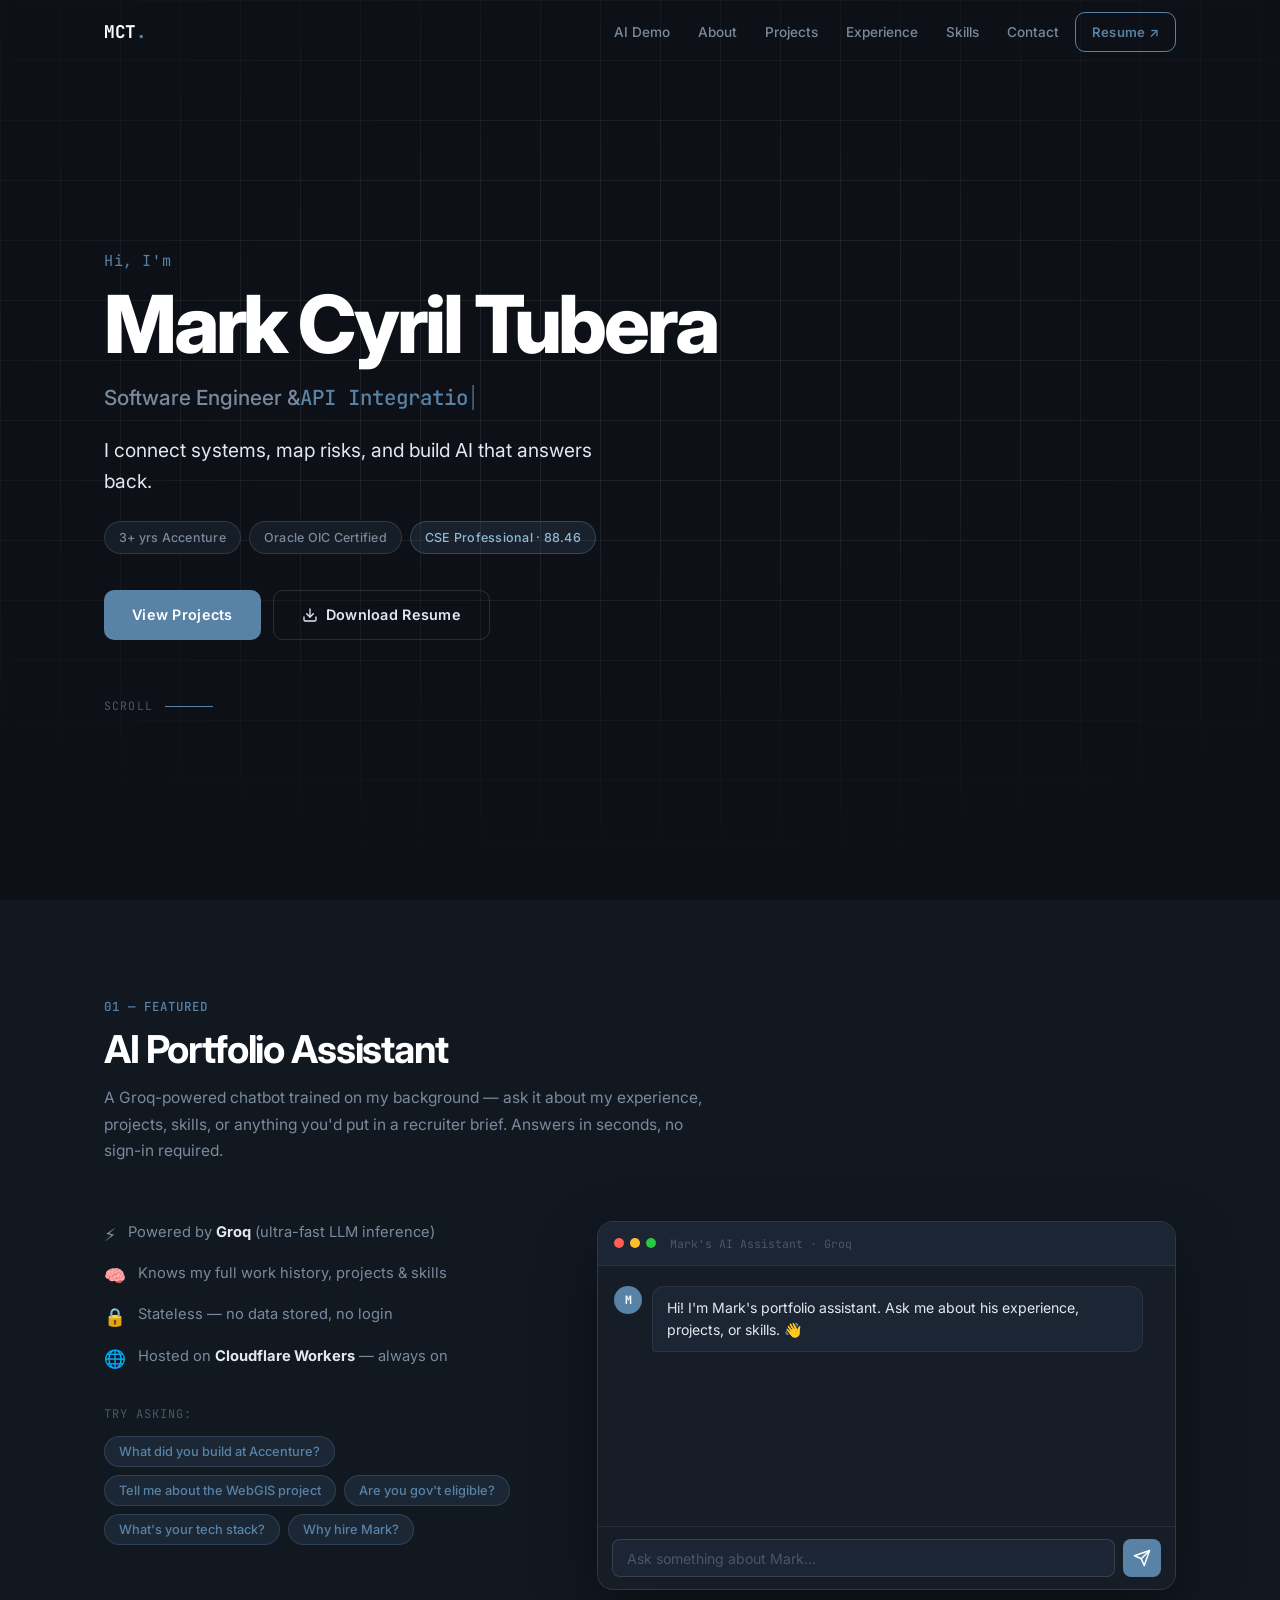
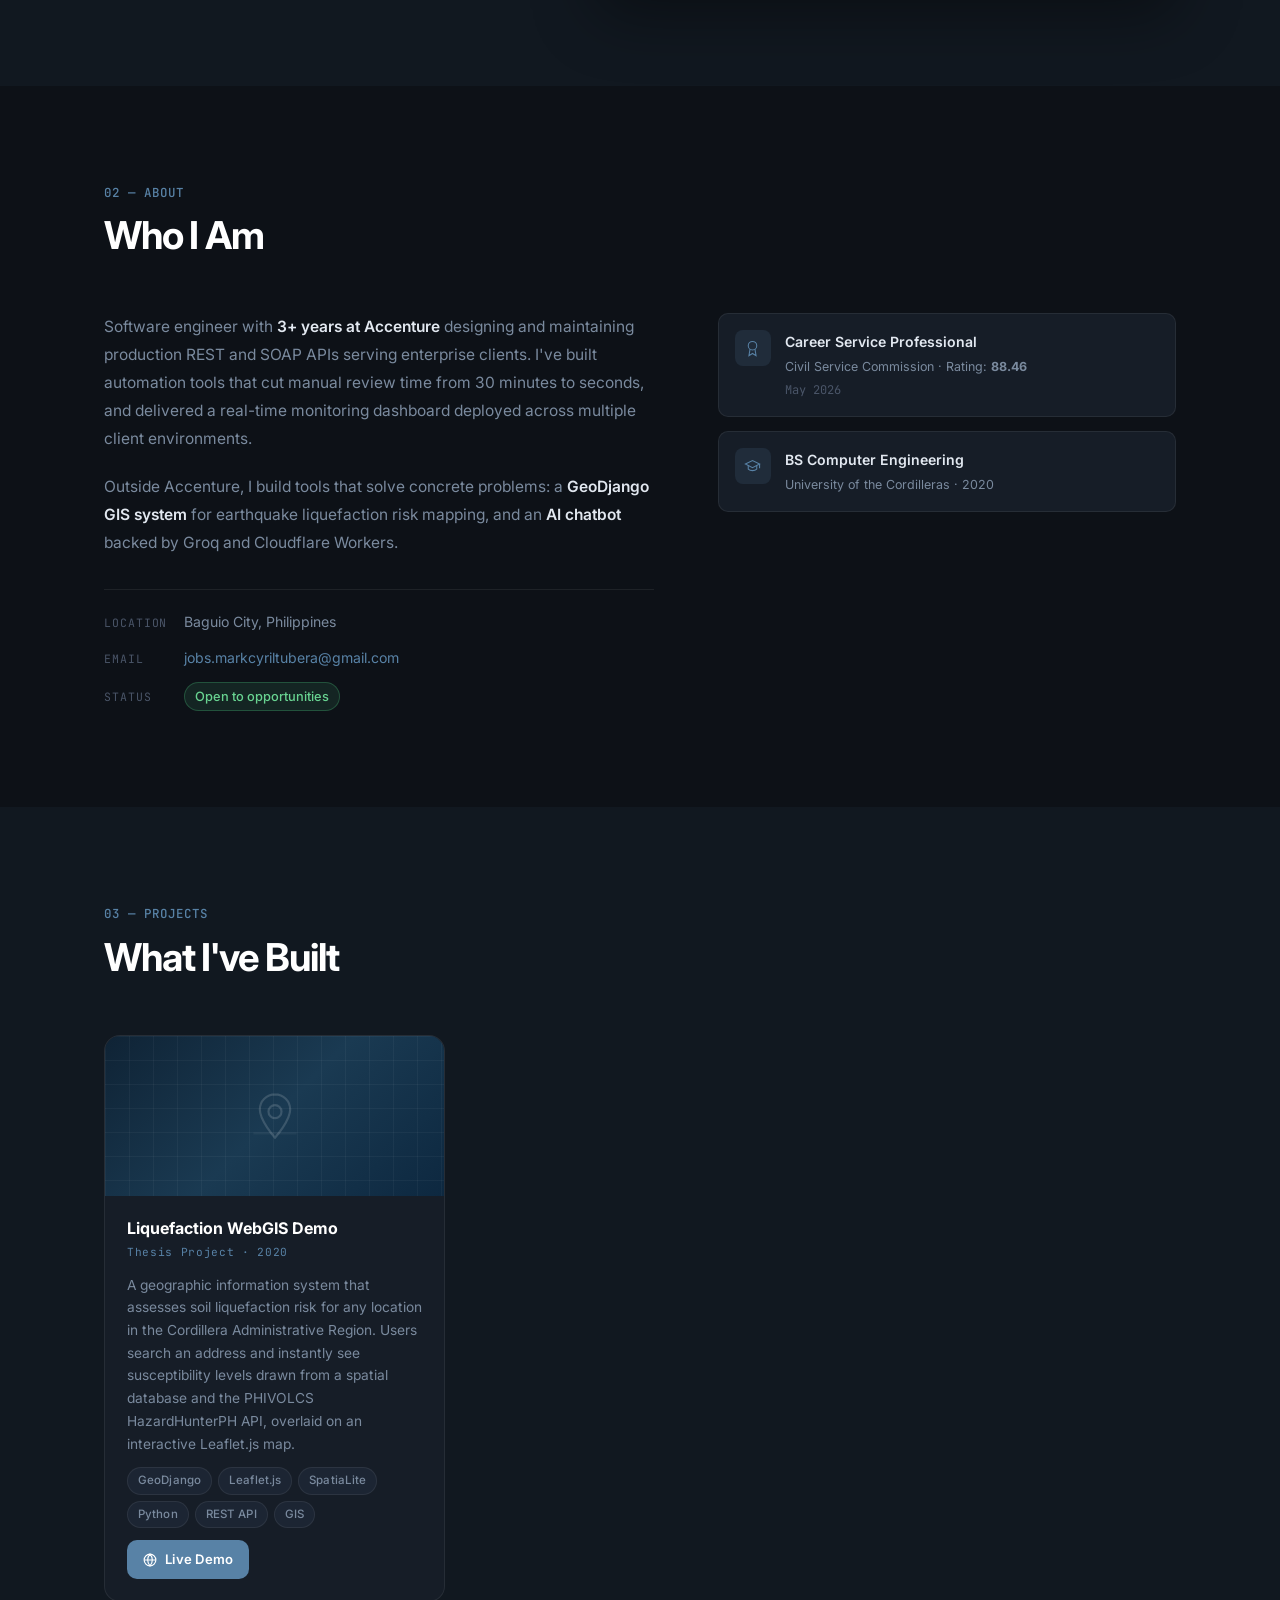
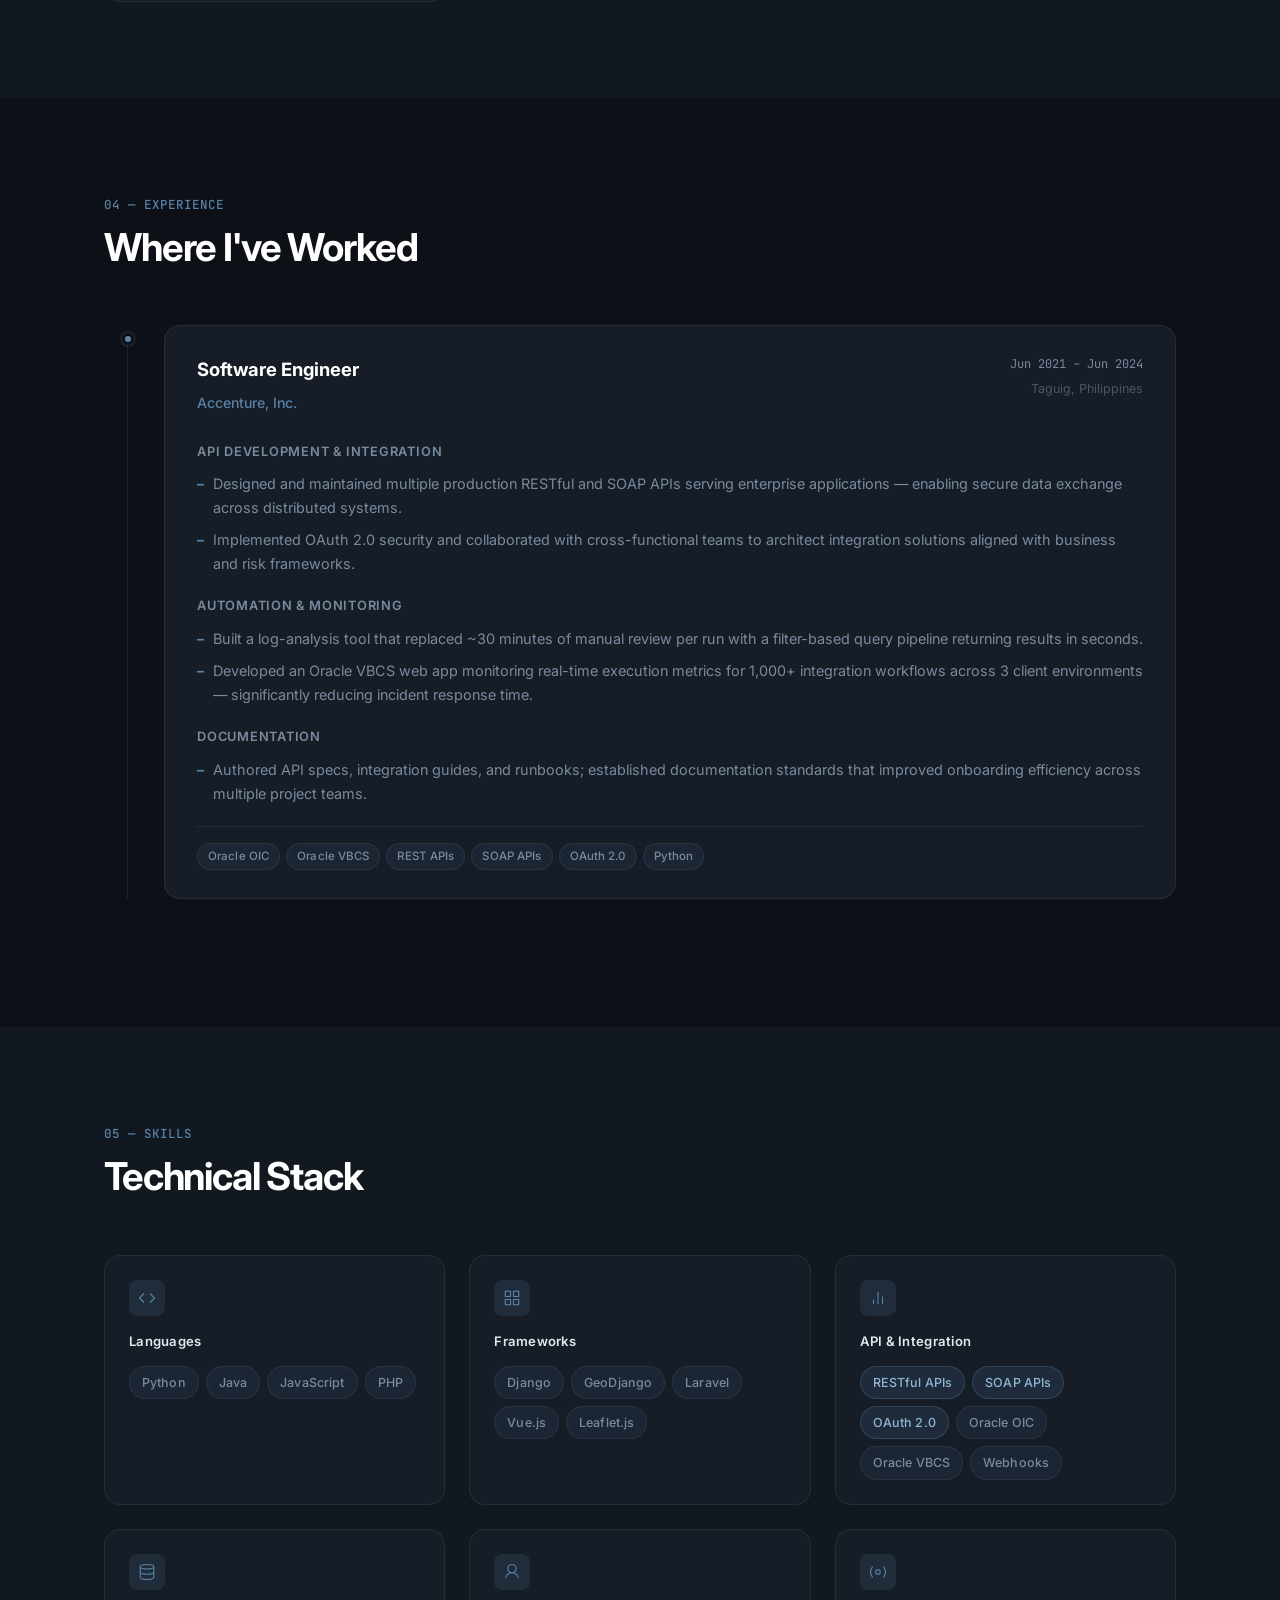
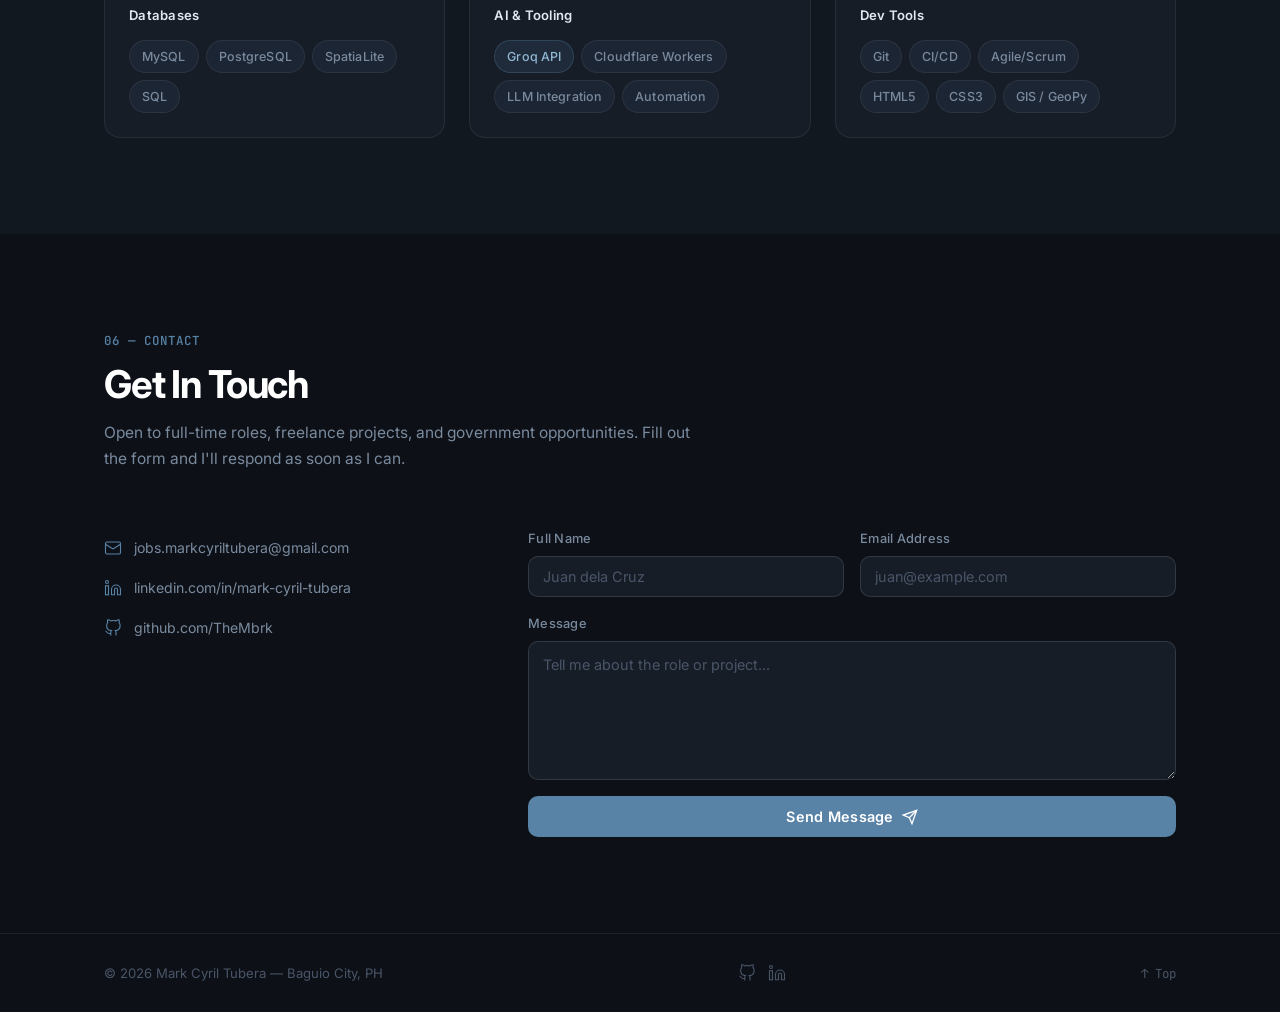
==== index.html @ 4877ec8c "Clean up About section" ====
<!DOCTYPE html>
<html lang="en">
<head>
  <meta charset="UTF-8" />
  <meta name="viewport" content="width=device-width, initial-scale=1.0" />
  <meta name="description" content="Mark Cyril Tubera — Software Engineer specializing in API integration, GIS development, and AI-powered tools. Oracle certified, CSE eligible." />
  <title>Mark Cyril Tubera | Software Engineer</title>

  <!-- Fonts -->
  <link rel="preconnect" href="https://fonts.googleapis.com" />
  <link rel="preconnect" href="https://fonts.gstatic.com" crossorigin />
  <link href="https://fonts.googleapis.com/css2?family=Inter:wght@300;400;500;600;700&family=JetBrains+Mono:wght@400;500&display=swap" rel="stylesheet" />

  <!-- Styles -->
  <link rel="stylesheet" href="css/animations.css" />
  <link rel="stylesheet" href="css/style.css" />
</head>
<body>

  <!-- ════════════════════════════════════ NAV ════════════════════════════════════ -->
  <header class="site-header" id="site-header">
    <nav class="nav container">
      <a href="#hero" class="nav__logo">MCT<span class="accent">.</span></a>
      <button class="nav__toggle" id="nav-toggle" aria-label="Toggle navigation">
        <span></span><span></span><span></span>
      </button>
      <ul class="nav__links" id="nav-links">
        <li><a href="#demo"       class="nav__link">AI Demo</a></li>
        <li><a href="#about"      class="nav__link">About</a></li>
        <li><a href="#projects"   class="nav__link">Projects</a></li>
        <li><a href="#experience" class="nav__link">Experience</a></li>
        <li><a href="#skills"     class="nav__link">Skills</a></li>
        <li><a href="#contact"    class="nav__link">Contact</a></li>
        <li>
          <a href="assets/Resume_Tubera_Mark.pdf" class="btn btn--outline btn--sm" target="_blank" rel="noopener">
            Resume ↗
          </a>
        </li>
      </ul>
    </nav>
  </header>

  <main>

    <!-- ════════════════════════════════════ HERO ════════════════════════════════════ -->
    <section class="hero" id="hero">
      <div class="hero__bg-grid"></div>
      <div class="container hero__content">
        <p class="hero__greeting fade-up">Hi, I'm</p>
        <h1 class="hero__name fade-up">Mark Cyril Tubera</h1>
        <div class="hero__title-wrap fade-up">
          <span class="hero__static">Software Engineer &amp; </span>
          <span class="hero__typed" id="typed-text"></span>
          <span class="hero__cursor">|</span>
        </div>
        <p class="hero__tagline fade-up">
          I connect systems, map risks, and build AI that answers back.
        </p>
        <div class="hero__badges fade-up">
          <span class="badge">3+ yrs Accenture</span>
          <span class="badge">Oracle OIC Certified</span>
          <span class="badge badge--accent">CSE Professional · 88.46</span>
        </div>
        <div class="hero__cta fade-up">
          <a href="#projects" class="btn btn--primary">View Projects</a>
          <a href="assets/Resume_Tubera_Mark.pdf" class="btn btn--ghost" target="_blank" rel="noopener">
            <svg xmlns="http://www.w3.org/2000/svg" width="16" height="16" viewBox="0 0 24 24" fill="none" stroke="currentColor" stroke-width="2" stroke-linecap="round" stroke-linejoin="round" aria-hidden="true"><path d="M21 15v4a2 2 0 0 1-2 2H5a2 2 0 0 1-2-2v-4"/><polyline points="7 10 12 15 17 10"/><line x1="12" y1="15" x2="12" y2="3"/></svg>
            Download Resume
          </a>
        </div>
        <div class="hero__scroll-hint fade-up">
          <span>Scroll</span>
          <div class="scroll-line"></div>
        </div>
      </div>
    </section>

    <!-- ════════════════════════════════════ FEATURED: AI DEMO ═══════════════════════ -->
    <section class="section section--alt" id="demo">
      <div class="container">
        <div class="section__header reveal">
          <span class="section__label">01 &mdash; Featured</span>
          <h2 class="section__title">AI Portfolio Assistant</h2>
          <p class="section__subtitle">
            A Groq-powered chatbot trained on my background — ask it about my experience,
            projects, skills, or anything you'd put in a recruiter brief.
            Answers in seconds, no sign-in required.
          </p>
        </div>

        <div class="demo-layout reveal">

          <!-- Left: description + sample questions -->
          <div class="demo-intro">
            <div class="demo-feature-list">
              <div class="demo-feature">
                <span class="demo-feature__icon">⚡</span>
                <span>Powered by <strong>Groq</strong> (ultra-fast LLM inference)</span>
              </div>
              <div class="demo-feature">
                <span class="demo-feature__icon">🧠</span>
                <span>Knows my full work history, projects &amp; skills</span>
              </div>
              <div class="demo-feature">
                <span class="demo-feature__icon">🔒</span>
                <span>Stateless — no data stored, no login</span>
              </div>
              <div class="demo-feature">
                <span class="demo-feature__icon">🌐</span>
                <span>Hosted on <strong>Cloudflare Workers</strong> — always on</span>
              </div>
            </div>
            <p class="demo-intro__label">Try asking:</p>
            <div class="sample-qs" id="sample-qs">
              <button class="sample-q" data-q="What did you build at Accenture?">What did you build at Accenture?</button>
              <button class="sample-q" data-q="Tell me about the Liquefaction WebGIS project.">Tell me about the WebGIS project</button>
              <button class="sample-q" data-q="Are you eligible for government positions?">Are you gov't eligible?</button>
              <button class="sample-q" data-q="What is your tech stack?">What's your tech stack?</button>
              <button class="sample-q" data-q="Why should I hire Mark?">Why hire Mark?</button>
            </div>
          </div>

          <!-- Right: embedded chat window -->
          <div class="demo-window">
            <div class="demo-window__chrome">
              <span class="chrome-dot chrome-dot--red"></span>
              <span class="chrome-dot chrome-dot--yellow"></span>
              <span class="chrome-dot chrome-dot--green"></span>
              <span class="chrome-title">Mark's AI Assistant · Groq</span>
            </div>
            <div class="demo-messages" id="demo-messages">
              <div class="demo-msg demo-msg--bot">
                <div class="demo-msg__avatar">M</div>
                <div class="demo-msg__bubble">
                  Hi! I'm Mark's portfolio assistant. Ask me about his experience, projects, or skills. 👋
                </div>
              </div>
            </div>
            <div class="demo-input-area">
              <input
                type="text"
                id="demo-input"
                class="demo-input"
                placeholder="Ask something about Mark..."
                autocomplete="off"
                aria-label="Chat message"
              />
              <button id="demo-send" class="demo-send" aria-label="Send message">
                <svg xmlns="http://www.w3.org/2000/svg" width="18" height="18" viewBox="0 0 24 24" fill="none" stroke="currentColor" stroke-width="2" stroke-linecap="round" stroke-linejoin="round" aria-hidden="true"><line x1="22" y1="2" x2="11" y2="13"/><polygon points="22 2 15 22 11 13 2 9 22 2"/></svg>
              </button>
            </div>
          </div>

        </div>
      </div>
    </section>

    <!-- ════════════════════════════════════ ABOUT ════════════════════════════════════ -->
    <section class="section" id="about">
      <div class="container">
        <div class="section__header reveal">
          <span class="section__label">02 &mdash; About</span>
          <h2 class="section__title">Who I Am</h2>
        </div>
        <div class="about__grid">
          <div class="about__text reveal">
            <p>
              Software engineer with <strong>3+ years at Accenture</strong> designing and maintaining
              production REST and SOAP APIs serving enterprise clients. I've built automation tools
              that cut manual review time from 30 minutes to seconds, and delivered a real-time
              monitoring dashboard deployed across multiple client environments.
            </p>
            <p>
              Outside Accenture, I build tools that solve concrete problems: a
              <strong>GeoDjango GIS system</strong> for earthquake liquefaction risk mapping,
              and an <strong>AI chatbot</strong> backed by Groq and Cloudflare Workers.
            </p>
            <div class="about__meta">
              <div class="about__meta-item">
                <span class="meta-label">Location</span>
                <span class="meta-value">Baguio City, Philippines</span>
              </div>
              <div class="about__meta-item">
                <span class="meta-label">Email</span>
                <span class="meta-value">
                  <a href="mailto:jobs.markcyriltubera@gmail.com">jobs.markcyriltubera@gmail.com</a>
                </span>
              </div>
              <div class="about__meta-item">
                <span class="meta-label">Status</span>
                <span class="meta-value status-badge">Open to opportunities</span>
              </div>
            </div>
          </div>

          <div class="about__credentials reveal">
            <div class="cred-card">
              <div class="cred-card__icon">
                <svg xmlns="http://www.w3.org/2000/svg" viewBox="0 0 24 24" fill="none" stroke="currentColor" stroke-width="1.5"><circle cx="12" cy="8" r="6"/><path d="M15.477 12.89L17 22l-5-3-5 3 1.523-9.11"/></svg>
              </div>
              <div class="cred-card__body">
                <span class="cred-card__title">Career Service Professional</span>
                <span class="cred-card__sub">Civil Service Commission · Rating: <strong>88.46</strong></span>
                <span class="cred-card__date">May 2026</span>
              </div>
            </div>

            <div class="cred-card">
              <div class="cred-card__icon">
                <svg xmlns="http://www.w3.org/2000/svg" viewBox="0 0 24 24" fill="none" stroke="currentColor" stroke-width="1.5"><path d="M22 10v6M2 10l10-5 10 5-10 5z"/><path d="M6 12v5c3 3 9 3 12 0v-5"/></svg>
              </div>
              <div class="cred-card__body">
                <span class="cred-card__title">BS Computer Engineering</span>
                <span class="cred-card__sub">University of the Cordilleras · 2020</span>
              </div>
            </div>
          </div>
        </div>
      </div>
    </section>

    <!-- ════════════════════════════════════ PROJECTS ════════════════════════════════ -->
    <section class="section section--alt" id="projects">
      <div class="container">
        <div class="section__header reveal">
          <span class="section__label">03 &mdash; Projects</span>
          <h2 class="section__title">What I've Built</h2>
        </div>
        <div class="projects__grid">

          <!-- Project 1: Liquefaction WebGIS -->
          <article class="proj-card reveal">
            <div class="proj-card__img">
              <div class="proj-card__img-bg proj-card__img-bg--geo">
                <svg class="proj-card__img-icon" xmlns="http://www.w3.org/2000/svg" viewBox="0 0 24 24" fill="none" stroke="currentColor" stroke-width="1"><circle cx="12" cy="10" r="3"/><path d="M12 2C8.13 2 5 5.13 5 9c0 5.25 7 13 7 13s7-7.75 7-13c0-3.87-3.13-7-7-7z"/><path d="M2 20h20" opacity=".3"/></svg>
              </div>
            </div>
            <div class="proj-card__body">
              <div class="proj-card__header">
                <h3 class="proj-card__title">Liquefaction WebGIS Demo</h3>
                <span class="proj-card__type">Thesis Project · 2020</span>
              </div>
              <p class="proj-card__desc">
                A geographic information system that assesses soil liquefaction risk for any location
                in the Cordillera Administrative Region. Users search an address and instantly see
                susceptibility levels drawn from a spatial database and the PHIVOLCS HazardHunterPH API,
                overlaid on an interactive Leaflet.js map.
              </p>
              <div class="proj-card__tags">
                <span class="tag tag--sm">GeoDjango</span>
                <span class="tag tag--sm">Leaflet.js</span>
                <span class="tag tag--sm">SpatiaLite</span>
                <span class="tag tag--sm">Python</span>
                <span class="tag tag--sm">REST API</span>
                <span class="tag tag--sm">GIS</span>
              </div>
              <div class="proj-card__links">
                <a href="liquefaction-demo.html" class="btn btn--primary btn--sm" target="_blank" rel="noopener">
                  <svg xmlns="http://www.w3.org/2000/svg" width="14" height="14" viewBox="0 0 24 24" fill="none" stroke="currentColor" stroke-width="2"><circle cx="12" cy="12" r="10"/><path d="M2 12h20M12 2a15.3 15.3 0 014 10 15.3 15.3 0 01-4 10A15.3 15.3 0 018 12a15.3 15.3 0 014-10z"/></svg>
                  Live Demo
                </a>
              </div>
            </div>
          </article>


        </div>
      </div>
    </section>

    <!-- ════════════════════════════════════ EXPERIENCE ══════════════════════════════ -->
    <section class="section" id="experience">
      <div class="container">
        <div class="section__header reveal">
          <span class="section__label">04 &mdash; Experience</span>
          <h2 class="section__title">Where I've Worked</h2>
        </div>
        <div class="timeline">

          <div class="timeline__item reveal">
            <div class="timeline__marker"></div>
            <div class="timeline__card">
              <div class="timeline__header">
                <div>
                  <h3 class="timeline__role">Software Engineer</h3>
                  <span class="timeline__company">Accenture, Inc.</span>
                </div>
                <div class="timeline__meta">
                  <span class="timeline__period">Jun 2021 – Jun 2024</span>
                  <span class="timeline__location">Taguig, Philippines</span>
                </div>
              </div>
              <div class="timeline__body">
                <div class="exp-group">
                  <h4 class="exp-group__title">API Development &amp; Integration</h4>
                  <ul class="exp-list">
                    <li>Designed and maintained multiple production RESTful and SOAP APIs serving enterprise applications — enabling secure data exchange across distributed systems.</li>
                    <li>Implemented OAuth 2.0 security and collaborated with cross-functional teams to architect integration solutions aligned with business and risk frameworks.</li>
                  </ul>
                </div>
                <div class="exp-group">
                  <h4 class="exp-group__title">Automation &amp; Monitoring</h4>
                  <ul class="exp-list">
                    <li>Built a log-analysis tool that replaced ~30 minutes of manual review per run with a filter-based query pipeline returning results in seconds.</li>
                    <li>Developed an Oracle VBCS web app monitoring real-time execution metrics for 1,000+ integration workflows across 3 client environments — significantly reducing incident response time.</li>
                  </ul>
                </div>
                <div class="exp-group">
                  <h4 class="exp-group__title">Documentation</h4>
                  <ul class="exp-list">
                    <li>Authored API specs, integration guides, and runbooks; established documentation standards that improved onboarding efficiency across multiple project teams.</li>
                  </ul>
                </div>
              </div>
              <div class="timeline__tags">
                <span class="tag tag--sm">Oracle OIC</span>
                <span class="tag tag--sm">Oracle VBCS</span>
                <span class="tag tag--sm">REST APIs</span>
                <span class="tag tag--sm">SOAP APIs</span>
                <span class="tag tag--sm">OAuth 2.0</span>
                <span class="tag tag--sm">Python</span>
              </div>
            </div>
          </div>

        </div>
      </div>
    </section>

    <!-- ════════════════════════════════════ SKILLS ══════════════════════════════════ -->
    <section class="section section--alt" id="skills">
      <div class="container">
        <div class="section__header reveal">
          <span class="section__label">05 &mdash; Skills</span>
          <h2 class="section__title">Technical Stack</h2>
        </div>
        <div class="skills__grid">

          <div class="skill-group reveal">
            <div class="skill-group__icon">
              <svg xmlns="http://www.w3.org/2000/svg" viewBox="0 0 24 24" fill="none" stroke="currentColor" stroke-width="1.5"><polyline points="16 18 22 12 16 6"/><polyline points="8 6 2 12 8 18"/></svg>
            </div>
            <h3 class="skill-group__title">Languages</h3>
            <div class="skill-tags">
              <span class="tag">Python</span>
              <span class="tag">Java</span>
              <span class="tag">JavaScript</span>
              <span class="tag">PHP</span>
               </div>
          </div>

          <div class="skill-group reveal">
            <div class="skill-group__icon">
              <svg xmlns="http://www.w3.org/2000/svg" viewBox="0 0 24 24" fill="none" stroke="currentColor" stroke-width="1.5"><rect x="3" y="3" width="7" height="7"/><rect x="14" y="3" width="7" height="7"/><rect x="14" y="14" width="7" height="7"/><rect x="3" y="14" width="7" height="7"/></svg>
            </div>
            <h3 class="skill-group__title">Frameworks</h3>
            <div class="skill-tags">
              <span class="tag">Django</span>
              <span class="tag">GeoDjango</span>
              <span class="tag">Laravel</span>
              <span class="tag">Vue.js</span>
              <span class="tag">Leaflet.js</span>
            </div>
          </div>

          <div class="skill-group reveal">
            <div class="skill-group__icon">
              <svg xmlns="http://www.w3.org/2000/svg" viewBox="0 0 24 24" fill="none" stroke="currentColor" stroke-width="1.5"><path d="M18 20V10"/><path d="M12 20V4"/><path d="M6 20v-6"/></svg>
            </div>
            <h3 class="skill-group__title">API &amp; Integration</h3>
            <div class="skill-tags">
              <span class="tag accent-tag">RESTful APIs</span>
              <span class="tag accent-tag">SOAP APIs</span>
              <span class="tag accent-tag">OAuth 2.0</span>
              <span class="tag">Oracle OIC</span>
              <span class="tag">Oracle VBCS</span>
              <span class="tag">Webhooks</span>
            </div>
          </div>

          <div class="skill-group reveal">
            <div class="skill-group__icon">
              <svg xmlns="http://www.w3.org/2000/svg" viewBox="0 0 24 24" fill="none" stroke="currentColor" stroke-width="1.5"><ellipse cx="12" cy="5" rx="9" ry="3"/><path d="M21 12c0 1.66-4 3-9 3s-9-1.34-9-3"/><path d="M3 5v14c0 1.66 4 3 9 3s9-1.34 9-3V5"/></svg>
            </div>
            <h3 class="skill-group__title">Databases</h3>
            <div class="skill-tags">
              <span class="tag">MySQL</span>
              <span class="tag">PostgreSQL</span>
              <span class="tag">SpatiaLite</span>
              <span class="tag">SQL</span>
            </div>
          </div>

          <div class="skill-group reveal">
            <div class="skill-group__icon">
              <svg xmlns="http://www.w3.org/2000/svg" viewBox="0 0 24 24" fill="none" stroke="currentColor" stroke-width="1.5"><path d="M12 2a5.5 5.5 0 1 0 0 11 5.5 5.5 0 0 0 0-11z"/><path d="M4 20c0-4 3.5-7 8-7s8 3 8 7"/></svg>
            </div>
            <h3 class="skill-group__title">AI &amp; Tooling</h3>
            <div class="skill-tags">
              <span class="tag accent-tag">Groq API</span>
              <span class="tag">Cloudflare Workers</span>
              <span class="tag">LLM Integration</span>
              <span class="tag">Automation</span>
            </div>
          </div>

          <div class="skill-group reveal">
            <div class="skill-group__icon">
              <svg xmlns="http://www.w3.org/2000/svg" viewBox="0 0 24 24" fill="none" stroke="currentColor" stroke-width="1.5"><circle cx="12" cy="12" r="3"/><path d="M19.07 4.93a10 10 0 0 1 0 14.14M4.93 4.93a10 10 0 0 0 0 14.14"/></svg>
            </div>
            <h3 class="skill-group__title">Dev Tools</h3>
            <div class="skill-tags">
              <span class="tag">Git</span>
              <span class="tag">CI/CD</span>
              <span class="tag">Agile/Scrum</span>
              <span class="tag">HTML5</span>
              <span class="tag">CSS3</span>
              <span class="tag">GIS / GeoPy</span>
            </div>
          </div>

        </div>
      </div>
    </section>

    <!-- CONTACT -->
    <section class="section" id="contact">
      <div class="container">
        <div class="section__header reveal">
          <span class="section__label">06 &mdash; Contact</span>
          <h2 class="section__title">Get In Touch</h2>
          <p class="section__subtitle">
            Open to full-time roles, freelance projects, and government opportunities.
            Fill out the form and I'll respond as soon as I can.
          </p>
        </div>
        <div class="contact__layout">

          <div class="contact__info reveal">
            <a href="mailto:jobs.markcyriltubera@gmail.com" class="contact__link">
              <svg xmlns="http://www.w3.org/2000/svg" viewBox="0 0 24 24" fill="none" stroke="currentColor" stroke-width="1.5"><rect x="2" y="4" width="20" height="16" rx="2"/><path d="m22 7-8.97 5.7a1.94 1.94 0 0 1-2.06 0L2 7"/></svg>
              jobs.markcyriltubera@gmail.com
            </a>
            <a href="https://www.linkedin.com/in/mark-cyril-tubera/" class="contact__link" target="_blank" rel="noopener">
              <svg xmlns="http://www.w3.org/2000/svg" viewBox="0 0 24 24" fill="none" stroke="currentColor" stroke-width="1.5"><path d="M16 8a6 6 0 0 1 6 6v7h-4v-7a2 2 0 0 0-2-2 2 2 0 0 0-2 2v7h-4v-7a6 6 0 0 1 6-6z"/><rect x="2" y="9" width="4" height="12"/><circle cx="4" cy="4" r="2"/></svg>
              linkedin.com/in/mark-cyril-tubera
            </a>
            <a href="https://github.com/TheMbrk" class="contact__link" target="_blank" rel="noopener">
              <svg xmlns="http://www.w3.org/2000/svg" viewBox="0 0 24 24" fill="none" stroke="currentColor" stroke-width="1.5"><path d="M9 19c-5 1.5-5-2.5-7-3m14 6v-3.87a3.37 3.37 0 0 0-.94-2.61c3.14-.35 6.44-1.54 6.44-7A5.44 5.44 0 0 0 20 4.77 5.07 5.07 0 0 0 19.91 1S18.73.65 16 2.48a13.38 13.38 0 0 0-7 0C6.27.65 5.09 1 5.09 1A5.07 5.07 0 0 0 5 4.77a5.44 5.44 0 0 0-1.5 3.78c0 5.42 3.3 6.61 6.44 7A3.37 3.37 0 0 0 9 18.13V22"/></svg>
              github.com/TheMbrk
            </a>
          </div>

          <form
            class="contact-form reveal"
            id="contact-form"
            action="https://formspree.io/f/xzdqwdka"
            method="POST"
            novalidate
            onsubmit="return submitContactForm(event)"
          >
            <!-- Fallback: if JS fails, redirect back to portfolio instead of Formspree's thanks page -->
            <input type="hidden" name="_next" value="https://thembrk.github.io/#contact" />
            <input type="hidden" name="_subject" value="New message from portfolio" />
            <div class="form-row">
              <div class="form-group">
                <label for="name" class="form-label">Full Name</label>
                <input type="text" id="name" name="name" class="form-input" placeholder="Juan dela Cruz" required autocomplete="name" />
              </div>
              <div class="form-group">
                <label for="email" class="form-label">Email Address</label>
                <input type="email" id="email" name="email" class="form-input" placeholder="juan@example.com" required autocomplete="email" />
              </div>
            </div>
            <div class="form-group">
              <label for="message" class="form-label">Message</label>
              <textarea id="message" name="message" class="form-input form-textarea" rows="5" placeholder="Tell me about the role or project..." required></textarea>
            </div>
            <button type="submit" class="btn btn--primary btn--full" id="form-submit">
              <span id="btn-text">Send Message</span>
              <svg class="btn-icon" xmlns="http://www.w3.org/2000/svg" viewBox="0 0 24 24" fill="none" stroke="currentColor" stroke-width="2"><line x1="22" y1="2" x2="11" y2="13"/><polygon points="22 2 15 22 11 13 2 9 22 2"/></svg>
            </button>
            <div id="form-success" class="form-feedback form-feedback--success" hidden>
              Message sent! I'll get back to you soon.
            </div>
            <div id="form-error" class="form-feedback form-feedback--error" hidden>
              Something went wrong. Email me directly at jobs.markcyriltubera@gmail.com
            </div>
          </form>

        </div>
      </div>
    </section>

  </main>

  <!-- FOOTER -->
  <footer class="footer">
    <div class="container footer__inner">
      <p class="footer__copy">&copy; <span id="footer-year"></span> Mark Cyril Tubera &mdash; Baguio City, PH</p>
      <div class="footer__links">
        <a href="https://github.com/TheMbrk" target="_blank" rel="noopener" aria-label="GitHub">
          <svg xmlns="http://www.w3.org/2000/svg" width="18" height="18" viewBox="0 0 24 24" fill="none" stroke="currentColor" stroke-width="1.5"><path d="M9 19c-5 1.5-5-2.5-7-3m14 6v-3.87a3.37 3.37 0 0 0-.94-2.61c3.14-.35 6.44-1.54 6.44-7A5.44 5.44 0 0 0 20 4.77 5.07 5.07 0 0 0 19.91 1S18.73.65 16 2.48a13.38 13.38 0 0 0-7 0C6.27.65 5.09 1 5.09 1A5.07 5.07 0 0 0 5 4.77a5.44 5.44 0 0 0-1.5 3.78c0 5.42 3.3 6.61 6.44 7A3.37 3.37 0 0 0 9 18.13V22"/></svg>
        </a>
        <a href="https://www.linkedin.com/in/mark-cyril-tubera/" target="_blank" rel="noopener" aria-label="LinkedIn">
          <svg xmlns="http://www.w3.org/2000/svg" width="18" height="18" viewBox="0 0 24 24" fill="none" stroke="currentColor" stroke-width="1.5"><path d="M16 8a6 6 0 0 1 6 6v7h-4v-7a2 2 0 0 0-2-2 2 2 0 0 0-2 2v7h-4v-7a6 6 0 0 1 6-6z"/><rect x="2" y="9" width="4" height="12"/><circle cx="4" cy="4" r="2"/></svg>
        </a>
      </div>
      <a href="#hero" class="footer__back-top" aria-label="Back to top">&#8593; Top</a>
    </div>
  </footer>

  <!-- Scripts -->
  <script src="js/typing.js"></script>
  <script src="js/main.js"></script>
</body>
</html>
---- css/animations.css ----
/* ============================================================
   animations.css — Keyframes & Reveal Utilities
   ============================================================ */

/* ── Keyframes ─────────────────────────────────────────── */
@keyframes fadeUp {
  from { opacity: 0; transform: translateY(32px); }
  to   { opacity: 1; transform: translateY(0); }
}

@keyframes fadeIn {
  from { opacity: 0; }
  to   { opacity: 1; }
}

@keyframes blink {
  0%, 100% { opacity: 1; }
  50%       { opacity: 0; }
}

@keyframes scrollLine {
  0%   { transform: scaleY(0); transform-origin: top; }
  50%  { transform: scaleY(1); transform-origin: top; }
  51%  { transform: scaleY(1); transform-origin: bottom; }
  100% { transform: scaleY(0); transform-origin: bottom; }
}

@keyframes pulseGlow {
  0%, 100% { box-shadow: 0 0 0 0 rgba(88, 130, 166, 0); }
  50%       { box-shadow: 0 0 16px 4px rgba(88, 130, 166, 0.25); }
}

/* ── Hero entry animations (CSS-driven, no JS needed) ──── */
.hero .fade-up {
  opacity: 0;
  animation: fadeUp 0.7s ease forwards;
}

.hero .hero__greeting   { animation-delay: 0.1s; }
.hero .hero__name       { animation-delay: 0.2s; }
.hero .hero__title-wrap { animation-delay: 0.35s; }
.hero .hero__tagline    { animation-delay: 0.45s; }
.hero .hero__badges     { animation-delay: 0.55s; }
.hero .hero__summary    { animation-delay: 0.5s; }
.hero .hero__cta        { animation-delay: 0.65s; }
.hero .hero__scroll-hint { animation-delay: 0.8s; }

/* ── Scroll-reveal base state ──────────────────────────── */
/*
 * Content is ALWAYS visible — reveal is a cosmetic enhancement only.
 * We start at opacity:0 + translateY, then either:
 *   (a) JS adds .is-visible when element enters viewport, OR
 *   (b) the CSS animation auto-reveals after 400ms as a guaranteed fallback.
 * Either way, content can never stay hidden forever.
 */
@keyframes autoReveal {
  to { opacity: 1; transform: translateY(0); }
}

body.js-ready .reveal {
  opacity: 0;
  transform: translateY(20px);
  transition: opacity 0.5s ease, transform 0.5s ease;
  /* CSS fallback: reveal automatically after 400ms, no JS required */
  animation: autoReveal 0.5s ease 0.4s forwards;
}

body.js-ready .reveal.is-visible {
  opacity: 1;
  transform: translateY(0);
  animation: none; /* JS beat the timer — cancel the CSS fallback */
}

/* ── Cursor blink ──────────────────────────────────────── */
.hero__cursor {
  animation: blink 0.9s step-end infinite;
}

/* ── Scroll line animation ─────────────────────────────── */
.scroll-line {
  animation: scrollLine 1.8s ease-in-out infinite;
}
---- css/style.css ----
/* ============================================================
   style.css — Main Stylesheet
   Design: Dark Minimal | Accent: Steel Blue-Gray (#5882A6)
   ============================================================ */

/* ══ 0. Custom Properties ══════════════════════════════════ */
:root {
  /* Colors */
  --clr-bg:          #0d1117;
  --clr-bg-alt:      #111820;
  --clr-surface:     #161d27;
  --clr-surface-2:   #1c2533;
  --clr-border:      rgba(255, 255, 255, 0.07);
  --clr-border-mid:  rgba(255, 255, 255, 0.12);
  --clr-accent:      #5882a6;
  --clr-accent-dim:  rgba(88, 130, 166, 0.15);
  --clr-accent-glow: rgba(88, 130, 166, 0.3);
  --clr-text:        #e2e8f0;
  --clr-text-muted:  #7a8a9e;
  --clr-text-faint:  #4a5568;
  --clr-white:       #ffffff;

  /* Typography */
  --font-sans:  'Inter', system-ui, -apple-system, sans-serif;
  --font-mono:  'JetBrains Mono', 'Fira Code', monospace;

  /* Spacing */
  --section-pad: 96px;
  --container:   1120px;
  --radius:      10px;
  --radius-lg:   16px;

  /* Transitions */
  --transition: 0.2s ease;
}

/* ══ 1. Reset ═══════════════════════════════════════════════ */
*, *::before, *::after { box-sizing: border-box; margin: 0; padding: 0; }

html {
  scroll-behavior: smooth;
  scroll-padding-top: 72px;
}

body {
  font-family: var(--font-sans);
  background-color: var(--clr-bg);
  color: var(--clr-text);
  line-height: 1.7;
  -webkit-font-smoothing: antialiased;
  overflow-x: hidden;
}

img, svg { display: block; max-width: 100%; }
a { color: inherit; text-decoration: none; }
ul { list-style: none; }
button { font-family: inherit; cursor: pointer; border: none; background: none; }

/* ══ 2. Utilities ═══════════════════════════════════════════ */
.container {
  width: 100%;
  max-width: var(--container);
  margin-inline: auto;
  padding-inline: 24px;
}

.accent { color: var(--clr-accent); }

/* ══ 3. Buttons ═════════════════════════════════════════════ */
.btn {
  display: inline-flex;
  align-items: center;
  gap: 8px;
  padding: 12px 28px;
  border-radius: var(--radius);
  font-size: 0.9rem;
  font-weight: 600;
  letter-spacing: 0.02em;
  transition: all var(--transition);
  white-space: nowrap;
}

.btn--primary {
  background: var(--clr-accent);
  color: var(--clr-white);
}
.btn--primary:hover {
  background: #6b98bb;
  transform: translateY(-2px);
  box-shadow: 0 8px 24px var(--clr-accent-glow);
}

.btn--ghost {
  background: transparent;
  color: var(--clr-text);
  border: 1px solid var(--clr-border-mid);
}
.btn--ghost:hover {
  border-color: var(--clr-accent);
  color: var(--clr-accent);
  transform: translateY(-2px);
}

.btn--outline {
  background: transparent;
  color: var(--clr-accent);
  border: 1px solid var(--clr-accent);
}
.btn--outline:hover {
  background: var(--clr-accent-dim);
  transform: translateY(-1px);
}

.btn--sm {
  padding: 8px 16px;
  font-size: 0.82rem;
}

.btn--full { width: 100%; justify-content: center; }

.btn-icon { flex-shrink: 0; width: 16px; height: 16px; }

/* ══ 4. Header / Nav ════════════════════════════════════════ */
.site-header {
  position: fixed;
  top: 0;
  left: 0;
  right: 0;
  z-index: 100;
  height: 64px;
  background: transparent;
  transition: background var(--transition), border-bottom var(--transition), backdrop-filter var(--transition);
}

.site-header.scrolled {
  background: rgba(13, 17, 23, 0.88);
  backdrop-filter: blur(12px);
  -webkit-backdrop-filter: blur(12px);
  border-bottom: 1px solid var(--clr-border);
}

.nav {
  display: flex;
  align-items: center;
  justify-content: space-between;
  height: 100%;
  gap: 24px;
}

.nav__logo {
  font-family: var(--font-mono);
  font-size: 1.1rem;
  font-weight: 700;
  letter-spacing: -0.02em;
  color: var(--clr-white);
  flex-shrink: 0;
}

.nav__links {
  display: flex;
  align-items: center;
  gap: 4px;
  flex-wrap: nowrap;
}

.nav__link {
  padding: 6px 12px;
  font-size: 0.85rem;
  font-weight: 500;
  color: var(--clr-text-muted);
  border-radius: 6px;
  transition: color var(--transition), background var(--transition);
}
.nav__link:hover, .nav__link.active {
  color: var(--clr-text);
  background: rgba(255,255,255,0.05);
}

.nav__toggle {
  display: none;
  flex-direction: column;
  gap: 5px;
  padding: 8px;
  border-radius: 6px;
  transition: background var(--transition);
}
.nav__toggle:hover { background: rgba(255,255,255,0.07); }
.nav__toggle span {
  display: block;
  width: 22px;
  height: 2px;
  background: var(--clr-text);
  border-radius: 2px;
  transition: transform 0.25s ease, opacity 0.25s ease;
}
.nav__toggle.open span:nth-child(1) { transform: translateY(7px) rotate(45deg); }
.nav__toggle.open span:nth-child(2) { opacity: 0; }
.nav__toggle.open span:nth-child(3) { transform: translateY(-7px) rotate(-45deg); }

/* ══ 5. Sections (generic) ══════════════════════════════════ */
.section {
  padding-block: var(--section-pad);
}
.section--alt {
  background: var(--clr-bg-alt);
}

.section__header {
  margin-bottom: 56px;
}
.section__label {
  display: block;
  font-family: var(--font-mono);
  font-size: 0.78rem;
  font-weight: 500;
  color: var(--clr-accent);
  letter-spacing: 0.08em;
  text-transform: uppercase;
  margin-bottom: 10px;
}
.section__title {
  font-size: clamp(1.8rem, 4vw, 2.4rem);
  font-weight: 700;
  color: var(--clr-white);
  letter-spacing: -0.03em;
  line-height: 1.15;
}
.section__subtitle {
  margin-top: 14px;
  max-width: 600px;
  color: var(--clr-text-muted);
  font-size: 0.97rem;
  line-height: 1.7;
}

/* ══ 6. Hero ════════════════════════════════════════════════ */
.hero {
  position: relative;
  min-height: 100svh;
  display: flex;
  align-items: center;
  padding-top: 64px;
  overflow: hidden;
}

.hero__bg-grid {
  position: absolute;
  inset: 0;
  background-image:
    linear-gradient(var(--clr-border) 1px, transparent 1px),
    linear-gradient(90deg, var(--clr-border) 1px, transparent 1px);
  background-size: 60px 60px;
  mask-image: radial-gradient(ellipse 80% 60% at 50% 40%, black 30%, transparent 100%);
  -webkit-mask-image: radial-gradient(ellipse 80% 60% at 50% 40%, black 30%, transparent 100%);
  pointer-events: none;
}

.hero__content {
  position: relative;
  z-index: 1;
  padding-block: 80px;
}

.hero__greeting {
  font-family: var(--font-mono);
  font-size: 0.95rem;
  color: var(--clr-accent);
  letter-spacing: 0.04em;
  margin-bottom: 8px;
}

.hero__name {
  font-size: clamp(2.6rem, 7vw, 5rem);
  font-weight: 800;
  color: var(--clr-white);
  letter-spacing: -0.04em;
  line-height: 1.05;
  margin-bottom: 14px;
}

.hero__title-wrap {
  display: flex;
  align-items: center;
  gap: 0;
  font-size: clamp(1rem, 2.5vw, 1.3rem);
  color: var(--clr-text-muted);
  font-weight: 500;
  margin-bottom: 20px;
  flex-wrap: wrap;
}
.hero__typed {
  color: var(--clr-accent);
  font-family: var(--font-mono);
}
.hero__cursor {
  color: var(--clr-accent);
  font-weight: 300;
  margin-left: 2px;
}

.hero__tagline {
  font-size: clamp(1.05rem, 2vw, 1.2rem);
  color: var(--clr-text);
  font-weight: 400;
  max-width: 520px;
  line-height: 1.6;
  margin-bottom: 24px;
}

.hero__badges {
  display: flex;
  flex-wrap: wrap;
  gap: 8px;
  margin-bottom: 36px;
}

.badge {
  display: inline-block;
  padding: 5px 14px;
  border-radius: 100px;
  font-size: 0.78rem;
  font-weight: 500;
  background: var(--clr-surface);
  border: 1px solid var(--clr-border-mid);
  color: var(--clr-text-muted);
  letter-spacing: 0.02em;
}
.badge--accent {
  background: var(--clr-accent-dim);
  border-color: rgba(88, 130, 166, 0.4);
  color: #90b8d4;
}

.hero__cta {
  display: flex;
  gap: 12px;
  flex-wrap: wrap;
  margin-bottom: 56px;
}

.hero__scroll-hint {
  display: flex;
  align-items: center;
  gap: 12px;
  font-family: var(--font-mono);
  font-size: 0.72rem;
  color: var(--clr-text-faint);
  letter-spacing: 0.1em;
  text-transform: uppercase;
}
.scroll-line {
  width: 48px;
  height: 1px;
  background: var(--clr-accent);
  transform-origin: left;
}

/* ══ 7. Featured AI Demo ════════════════════════════════════ */
.demo-layout {
  display: grid;
  grid-template-columns: 1fr 1.3fr;
  gap: 48px;
  align-items: start;
}

.demo-feature-list {
  display: flex;
  flex-direction: column;
  gap: 14px;
  margin-bottom: 32px;
}
.demo-feature {
  display: flex;
  align-items: flex-start;
  gap: 12px;
  font-size: 0.92rem;
  color: var(--clr-text-muted);
  line-height: 1.5;
}
.demo-feature strong { color: var(--clr-text); }
.demo-feature__icon {
  font-size: 1.1rem;
  flex-shrink: 0;
  margin-top: 1px;
}

.demo-intro__label {
  font-family: var(--font-mono);
  font-size: 0.75rem;
  color: var(--clr-text-faint);
  letter-spacing: 0.08em;
  text-transform: uppercase;
  margin-bottom: 12px;
}

.sample-qs {
  display: flex;
  flex-wrap: wrap;
  gap: 8px;
}
.sample-q {
  padding: 7px 14px;
  border-radius: 100px;
  font-size: 0.8rem;
  font-weight: 500;
  color: var(--clr-accent);
  background: var(--clr-accent-dim);
  border: 1px solid rgba(88, 130, 166, 0.3);
  transition: all var(--transition);
  cursor: pointer;
  text-align: left;
}
.sample-q:hover {
  background: rgba(88, 130, 166, 0.25);
  border-color: var(--clr-accent);
  transform: translateY(-1px);
}

/* Chat window */
.demo-window {
  background: var(--clr-surface);
  border: 1px solid var(--clr-border-mid);
  border-radius: var(--radius-lg);
  overflow: hidden;
  box-shadow: 0 24px 64px rgba(0, 0, 0, 0.4);
}

.demo-window__chrome {
  display: flex;
  align-items: center;
  gap: 6px;
  padding: 12px 16px;
  background: var(--clr-surface-2);
  border-bottom: 1px solid var(--clr-border);
}
.chrome-dot {
  width: 10px;
  height: 10px;
  border-radius: 50%;
}
.chrome-dot--red    { background: #ff5f57; }
.chrome-dot--yellow { background: #ffbd2e; }
.chrome-dot--green  { background: #28c840; }
.chrome-title {
  font-family: var(--font-mono);
  font-size: 0.72rem;
  color: var(--clr-text-faint);
  margin-left: 8px;
}

.demo-messages {
  padding: 20px 16px;
  min-height: 260px;
  max-height: 320px;
  overflow-y: auto;
  display: flex;
  flex-direction: column;
  gap: 14px;
  scrollbar-width: thin;
  scrollbar-color: var(--clr-border) transparent;
}
.demo-messages::-webkit-scrollbar { width: 4px; }
.demo-messages::-webkit-scrollbar-track { background: transparent; }
.demo-messages::-webkit-scrollbar-thumb { background: var(--clr-border); border-radius: 2px; }

.demo-msg {
  display: flex;
  gap: 10px;
  align-items: flex-start;
}
.demo-msg--user {
  flex-direction: row-reverse;
}
.demo-msg__avatar {
  width: 28px;
  height: 28px;
  border-radius: 50%;
  background: var(--clr-accent);
  color: white;
  font-size: 0.72rem;
  font-weight: 700;
  display: flex;
  align-items: center;
  justify-content: center;
  flex-shrink: 0;
  font-family: var(--font-mono);
}
.demo-msg--user .demo-msg__avatar {
  background: var(--clr-surface-2);
  border: 1px solid var(--clr-border-mid);
  color: var(--clr-text-muted);
}
.demo-msg__bubble {
  background: var(--clr-surface-2);
  border: 1px solid var(--clr-border);
  border-radius: 12px 12px 12px 4px;
  padding: 10px 14px;
  font-size: 0.88rem;
  line-height: 1.55;
  color: var(--clr-text);
  max-width: 90%;
}
.demo-msg--user .demo-msg__bubble {
  background: var(--clr-accent-dim);
  border-color: rgba(88, 130, 166, 0.3);
  border-radius: 12px 12px 4px 12px;
  color: var(--clr-text);
}
.demo-msg--typing .demo-msg__bubble {
  color: var(--clr-text-muted);
  font-style: italic;
}

.demo-input-area {
  display: flex;
  gap: 8px;
  padding: 12px 14px;
  border-top: 1px solid var(--clr-border);
  background: var(--clr-surface);
}
.demo-input {
  flex: 1;
  background: var(--clr-surface-2);
  border: 1px solid var(--clr-border-mid);
  border-radius: 8px;
  padding: 9px 14px;
  color: var(--clr-text);
  font-size: 0.88rem;
  font-family: var(--font-sans);
  outline: none;
  transition: border-color var(--transition);
}
.demo-input:focus {
  border-color: var(--clr-accent);
}
.demo-input::placeholder { color: var(--clr-text-faint); }
.demo-send {
  display: flex;
  align-items: center;
  justify-content: center;
  width: 38px;
  height: 38px;
  border-radius: 8px;
  background: var(--clr-accent);
  color: white;
  flex-shrink: 0;
  transition: background var(--transition), transform var(--transition);
}
.demo-send:hover { background: #6b98bb; transform: scale(1.05); }
.demo-send:disabled { opacity: 0.5; cursor: not-allowed; transform: none; }

/* ══ 8. About ════════════════════════════════════════════════ */
.about__grid {
  display: grid;
  grid-template-columns: 1.2fr 1fr;
  gap: 64px;
  align-items: start;
}

.about__text p {
  color: var(--clr-text-muted);
  font-size: 0.97rem;
  line-height: 1.8;
  margin-bottom: 20px;
}
.about__text p:last-of-type { margin-bottom: 32px; }
.about__text strong { color: var(--clr-text); font-weight: 600; }

.about__meta {
  display: flex;
  flex-direction: column;
  gap: 12px;
  padding-top: 20px;
  border-top: 1px solid var(--clr-border);
}
.about__meta-item {
  display: flex;
  align-items: baseline;
  gap: 12px;
}
.meta-label {
  font-family: var(--font-mono);
  font-size: 0.72rem;
  color: var(--clr-text-faint);
  letter-spacing: 0.08em;
  text-transform: uppercase;
  flex-shrink: 0;
  width: 68px;
}
.meta-value {
  font-size: 0.88rem;
  color: var(--clr-text-muted);
}
.meta-value a {
  color: var(--clr-accent);
  transition: color var(--transition);
}
.meta-value a:hover { color: #90b8d4; }

.status-badge {
  display: inline-block;
  padding: 3px 10px;
  border-radius: 100px;
  background: rgba(72, 187, 120, 0.12);
  border: 1px solid rgba(72, 187, 120, 0.3);
  color: #68d391;
  font-size: 0.8rem;
  font-weight: 500;
}

/* Credential cards */
.about__credentials {
  display: flex;
  flex-direction: column;
  gap: 14px;
}

.cred-card {
  display: flex;
  align-items: flex-start;
  gap: 14px;
  padding: 16px;
  background: var(--clr-surface);
  border: 1px solid var(--clr-border);
  border-radius: var(--radius);
  transition: border-color var(--transition), transform var(--transition);
}
.cred-card:hover {
  border-color: rgba(88, 130, 166, 0.4);
  transform: translateX(4px);
}
.cred-card__icon {
  width: 36px;
  height: 36px;
  background: var(--clr-accent-dim);
  border-radius: 8px;
  display: flex;
  align-items: center;
  justify-content: center;
  flex-shrink: 0;
  color: var(--clr-accent);
}
.cred-card__icon svg { width: 17px; height: 17px; }
.cred-card__body {
  display: flex;
  flex-direction: column;
  gap: 2px;
}
.cred-card__title {
  font-size: 0.88rem;
  font-weight: 600;
  color: var(--clr-text);
}
.cred-card__sub {
  font-size: 0.78rem;
  color: var(--clr-text-muted);
}
.cred-card__date {
  font-size: 0.75rem;
  color: var(--clr-text-faint);
  font-family: var(--font-mono);
}

/* ══ 9. Projects ════════════════════════════════════════════ */
.projects__grid {
  display: grid;
  grid-template-columns: repeat(3, 1fr);
  gap: 24px;
}

.proj-card {
  background: var(--clr-surface);
  border: 1px solid var(--clr-border);
  border-radius: var(--radius-lg);
  overflow: hidden;
  display: flex;
  flex-direction: column;
  transition: border-color var(--transition), transform var(--transition), box-shadow var(--transition);
}
.proj-card:hover {
  border-color: rgba(88, 130, 166, 0.45);
  transform: translateY(-4px);
  box-shadow: 0 16px 40px rgba(0, 0, 0, 0.35);
}

.proj-card__img {
  height: 160px;
  overflow: hidden;
}
.proj-card__img-bg {
  width: 100%;
  height: 100%;
  display: flex;
  align-items: center;
  justify-content: center;
  position: relative;
}
.proj-card__img-bg--geo {
  background: linear-gradient(135deg, #0f2335 0%, #1a3a52 50%, #0d2840 100%);
}
.proj-card__img-bg--vue {
  background: linear-gradient(135deg, #0f2a1a 0%, #1a4a28 50%, #0d2818 100%);
}
.proj-card__img-bg--laravel {
  background: linear-gradient(135deg, #2d1010 0%, #4a1a1a 50%, #2d0d0d 100%);
}
.proj-card__img-icon {
  width: 52px;
  height: 52px;
  color: rgba(255, 255, 255, 0.15);
}
.proj-card__img-bg::before {
  content: '';
  position: absolute;
  inset: 0;
  background-image:
    linear-gradient(rgba(255,255,255,0.04) 1px, transparent 1px),
    linear-gradient(90deg, rgba(255,255,255,0.04) 1px, transparent 1px);
  background-size: 24px 24px;
}

.proj-card__body {
  padding: 22px;
  display: flex;
  flex-direction: column;
  gap: 12px;
  flex: 1;
}

.proj-card__header {
  display: flex;
  flex-direction: column;
  gap: 4px;
}
.proj-card__title {
  font-size: 1rem;
  font-weight: 700;
  color: var(--clr-white);
  line-height: 1.3;
}
.proj-card__type {
  font-family: var(--font-mono);
  font-size: 0.7rem;
  color: var(--clr-accent);
  letter-spacing: 0.06em;
}

.proj-card__desc {
  font-size: 0.86rem;
  color: var(--clr-text-muted);
  line-height: 1.65;
  flex: 1;
}

.proj-card__tags {
  display: flex;
  flex-wrap: wrap;
  gap: 6px;
}

.proj-card__links {
  margin-top: auto;
  display: flex;
  gap: 8px;
  flex-wrap: wrap;
}

/* ══ 10. Tags / Pills ═══════════════════════════════════════ */
.tag {
  display: inline-block;
  padding: 5px 12px;
  border-radius: 100px;
  font-size: 0.78rem;
  font-weight: 500;
  background: var(--clr-surface-2);
  border: 1px solid var(--clr-border);
  color: var(--clr-text-muted);
  letter-spacing: 0.01em;
  transition: border-color var(--transition), color var(--transition);
}
.tag:hover {
  border-color: var(--clr-border-mid);
  color: var(--clr-text);
}

.accent-tag {
  background: var(--clr-accent-dim);
  border-color: rgba(88, 130, 166, 0.3);
  color: #90b8d4;
}

.tag--sm {
  padding: 3px 10px;
  font-size: 0.72rem;
}

/* ══ 11. Skills ══════════════════════════════════════════════ */
.skills__grid {
  display: grid;
  grid-template-columns: repeat(3, 1fr);
  gap: 24px;
}

.skill-group {
  background: var(--clr-surface);
  border: 1px solid var(--clr-border);
  border-radius: var(--radius-lg);
  padding: 24px;
  transition: border-color var(--transition);
}
.skill-group:hover {
  border-color: rgba(88, 130, 166, 0.35);
}

.skill-group__icon {
  width: 36px;
  height: 36px;
  background: var(--clr-accent-dim);
  border-radius: 8px;
  display: flex;
  align-items: center;
  justify-content: center;
  color: var(--clr-accent);
  margin-bottom: 14px;
}
.skill-group__icon svg { width: 18px; height: 18px; }

.skill-group__title {
  font-size: 0.82rem;
  font-weight: 600;
  color: var(--clr-text);
  margin-bottom: 14px;
  letter-spacing: 0.02em;
}

.skill-tags {
  display: flex;
  flex-wrap: wrap;
  gap: 7px;
}

/* ══ 12. Timeline / Experience ══════════════════════════════ */
.timeline {
  position: relative;
  padding-left: 24px;
}

.timeline__item {
  position: relative;
  padding-left: 36px;
}
.timeline__marker {
  position: absolute;
  left: -6px;
  top: 8px;
  width: 12px;
  height: 12px;
  background: var(--clr-accent);
  border-radius: 50%;
  border: 3px solid var(--clr-bg);
  box-shadow: 0 0 0 2px var(--clr-accent-dim);
}
.timeline__item::before {
  content: '';
  position: absolute;
  left: -1px;
  top: 20px;
  bottom: 0;
  width: 1px;
  background: var(--clr-border);
}

.timeline__card {
  background: var(--clr-surface);
  border: 1px solid var(--clr-border);
  border-radius: var(--radius-lg);
  padding: 28px 32px;
  margin-bottom: 32px;
}

.timeline__header {
  display: flex;
  justify-content: space-between;
  align-items: flex-start;
  gap: 20px;
  margin-bottom: 24px;
  flex-wrap: wrap;
}

.timeline__role {
  font-size: 1.15rem;
  font-weight: 700;
  color: var(--clr-white);
  margin-bottom: 4px;
}
.timeline__company {
  font-size: 0.88rem;
  color: var(--clr-accent);
  font-weight: 500;
}

.timeline__meta {
  display: flex;
  flex-direction: column;
  align-items: flex-end;
  gap: 4px;
}
.timeline__period {
  font-family: var(--font-mono);
  font-size: 0.75rem;
  color: var(--clr-text-muted);
  white-space: nowrap;
}
.timeline__location {
  font-size: 0.78rem;
  color: var(--clr-text-faint);
}

.timeline__body {
  display: flex;
  flex-direction: column;
  gap: 20px;
  margin-bottom: 20px;
}

.exp-group__title {
  font-size: 0.8rem;
  font-weight: 600;
  color: var(--clr-text-muted);
  text-transform: uppercase;
  letter-spacing: 0.06em;
  margin-bottom: 10px;
}

.exp-list {
  display: flex;
  flex-direction: column;
  gap: 8px;
}
.exp-list li {
  font-size: 0.9rem;
  color: var(--clr-text-muted);
  line-height: 1.65;
  padding-left: 16px;
  position: relative;
}
.exp-list li::before {
  content: '\2013';
  position: absolute;
  left: 0;
  color: var(--clr-accent);
  font-weight: 700;
}

.timeline__tags {
  display: flex;
  flex-wrap: wrap;
  gap: 6px;
  padding-top: 16px;
  border-top: 1px solid var(--clr-border);
}

/* ══ 13. Contact ════════════════════════════════════════════ */
.contact__layout {
  display: grid;
  grid-template-columns: 1fr 1.8fr;
  gap: 64px;
  align-items: start;
}

.contact__info {
  display: flex;
  flex-direction: column;
  gap: 16px;
  padding-top: 8px;
}

.contact__link {
  display: flex;
  align-items: center;
  gap: 12px;
  font-size: 0.88rem;
  color: var(--clr-text-muted);
  transition: color var(--transition);
}
.contact__link svg {
  width: 18px;
  height: 18px;
  color: var(--clr-accent);
  flex-shrink: 0;
}
.contact__link:hover { color: var(--clr-text); }

/* Form */
.contact-form {
  display: flex;
  flex-direction: column;
  gap: 16px;
}

.form-row {
  display: grid;
  grid-template-columns: 1fr 1fr;
  gap: 16px;
}

.form-group {
  display: flex;
  flex-direction: column;
  gap: 6px;
}

.form-label {
  font-size: 0.8rem;
  font-weight: 500;
  color: var(--clr-text-muted);
  letter-spacing: 0.02em;
}

.form-input {
  background: var(--clr-surface);
  border: 1px solid var(--clr-border-mid);
  border-radius: var(--radius);
  padding: 11px 14px;
  color: var(--clr-text);
  font-size: 0.9rem;
  font-family: var(--font-sans);
  outline: none;
  transition: border-color var(--transition), box-shadow var(--transition);
  width: 100%;
}
.form-input:focus {
  border-color: var(--clr-accent);
  box-shadow: 0 0 0 3px var(--clr-accent-dim);
}
.form-input::placeholder { color: var(--clr-text-faint); }

.form-textarea {
  resize: vertical;
  min-height: 120px;
  line-height: 1.6;
}

.form-feedback {
  padding: 12px 16px;
  border-radius: var(--radius);
  font-size: 0.85rem;
  text-align: center;
  line-height: 1.5;
}
.form-feedback--success {
  background: rgba(72, 187, 120, 0.1);
  border: 1px solid rgba(72, 187, 120, 0.3);
  color: #68d391;
}
.form-feedback--error {
  background: rgba(252, 129, 129, 0.1);
  border: 1px solid rgba(252, 129, 129, 0.35);
  color: #fc8181;
}

/* ══ 14. Footer ══════════════════════════════════════════════ */
.footer {
  border-top: 1px solid var(--clr-border);
  padding-block: 28px;
  background: var(--clr-bg);
}
.footer__inner {
  display: flex;
  align-items: center;
  justify-content: space-between;
  gap: 16px;
  flex-wrap: wrap;
}
.footer__copy {
  font-size: 0.82rem;
  color: var(--clr-text-faint);
}
.footer__links {
  display: flex;
  gap: 12px;
}
.footer__links a {
  color: var(--clr-text-faint);
  transition: color var(--transition);
}
.footer__links a:hover { color: var(--clr-accent); }
.footer__back-top {
  font-size: 0.78rem;
  font-family: var(--font-mono);
  color: var(--clr-text-faint);
  transition: color var(--transition);
}
.footer__back-top:hover { color: var(--clr-accent); }

/* ══ 15. Mobile Responsive ══════════════════════════════════ */
@media (max-width: 1024px) {
  :root { --section-pad: 72px; }
  .projects__grid  { grid-template-columns: repeat(2, 1fr); }
  .skills__grid    { grid-template-columns: repeat(2, 1fr); }
  .demo-layout     { grid-template-columns: 1fr; }
  .about__grid     { grid-template-columns: 1fr; gap: 40px; }
  .contact__layout { grid-template-columns: 1fr; gap: 40px; }
}

@media (max-width: 768px) {
  :root { --section-pad: 56px; }

  /* Nav */
  .nav__toggle { display: flex; }
  .nav__links {
    position: fixed;
    inset: 64px 0 0 0;
    flex-direction: column;
    align-items: flex-start;
    gap: 4px;
    padding: 24px;
    background: var(--clr-bg);
    border-top: 1px solid var(--clr-border);
    transform: translateX(100%);
    transition: transform 0.3s ease;
    overflow-y: auto;
    z-index: 99;
  }
  .nav__links.open { transform: translateX(0); }
  .nav__link { padding: 12px 16px; font-size: 1rem; width: 100%; }

  /* Hero */
  .hero__cta { flex-direction: column; }
  .hero__cta .btn { width: 100%; justify-content: center; }
  .hero__badges { gap: 6px; }

  /* Projects */
  .projects__grid { grid-template-columns: 1fr; }

  /* Skills */
  .skills__grid { grid-template-columns: 1fr; }

  /* Contact */
  .form-row { grid-template-columns: 1fr; }

  /* Timeline */
  .timeline__header { flex-direction: column; }
  .timeline__meta { align-items: flex-start; }

  /* Demo */
  .demo-messages { min-height: 200px; max-height: 260px; }
}

@media (max-width: 480px) {
  .hero__name { font-size: 2.2rem; }
  .section__title { font-size: 1.6rem; }
  .timeline { padding-left: 16px; }
  .timeline__item { padding-left: 24px; }
  .timeline__card { padding: 20px; }
}
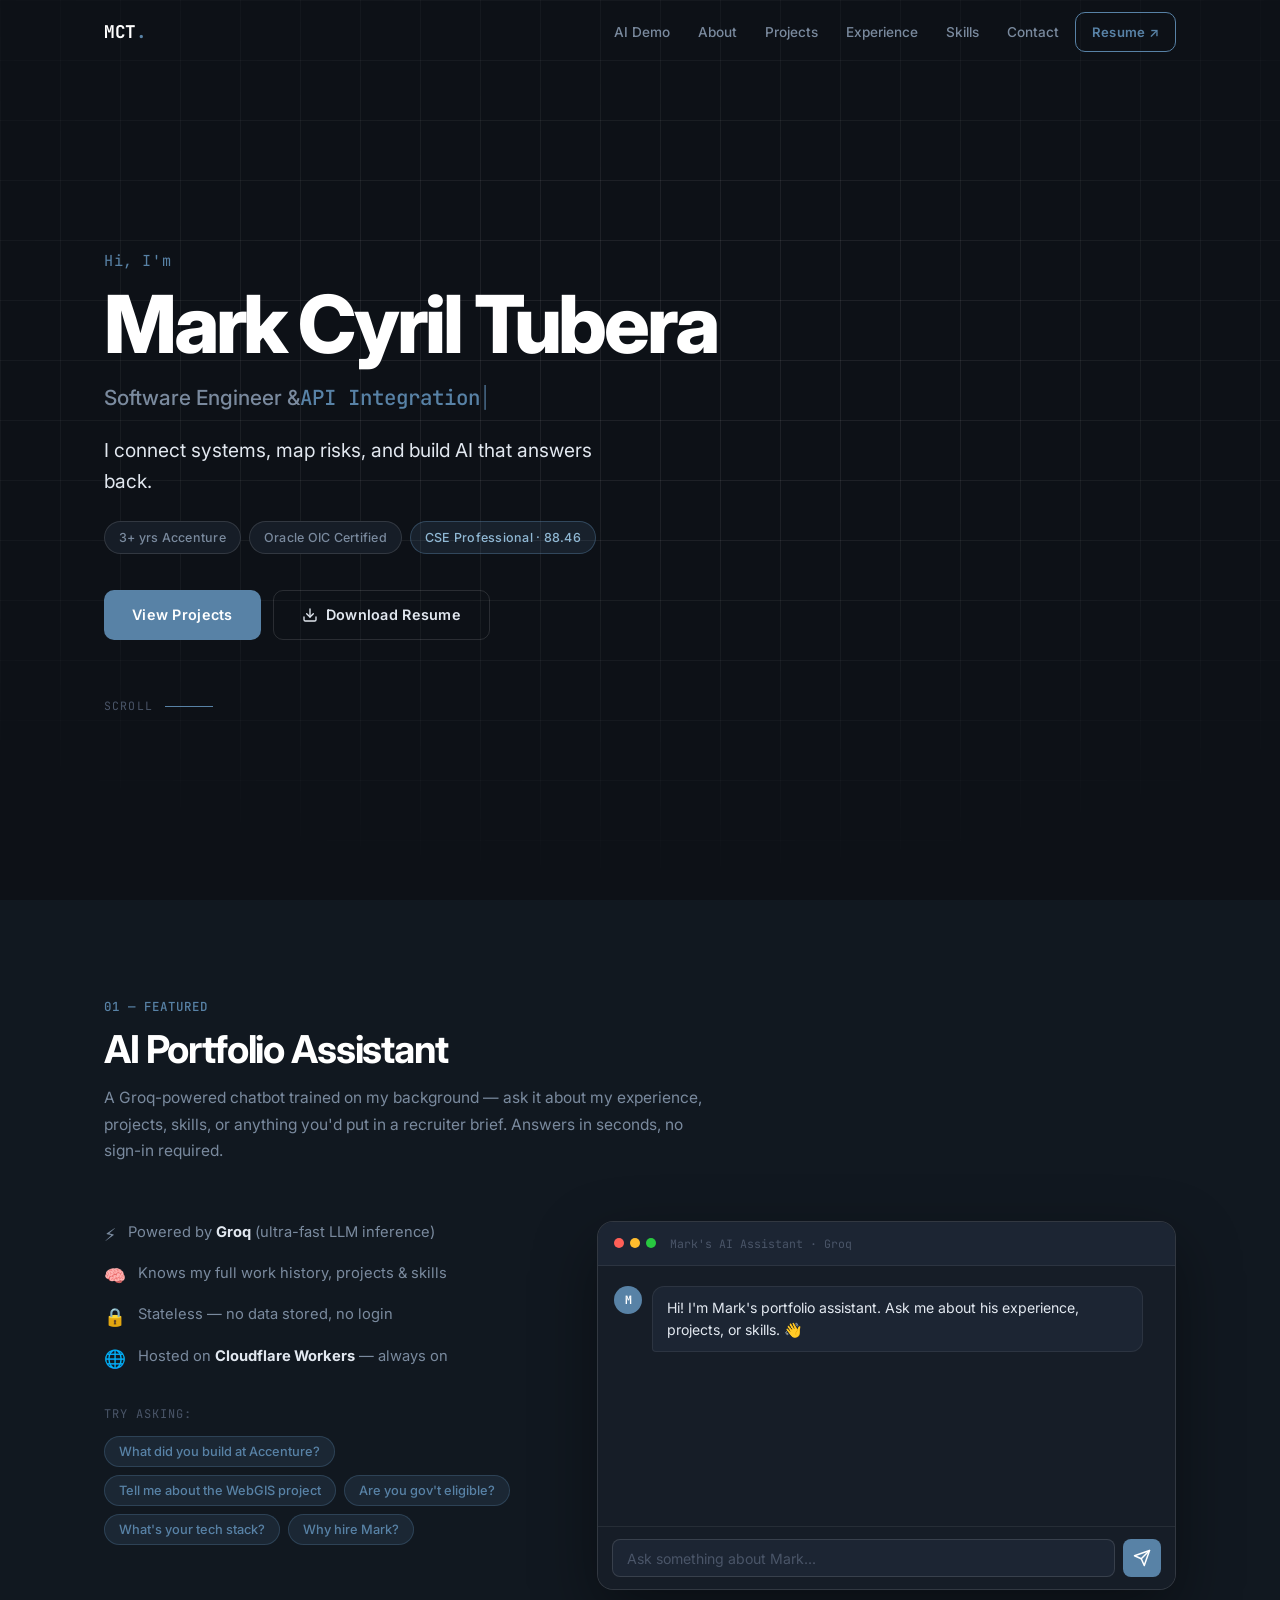
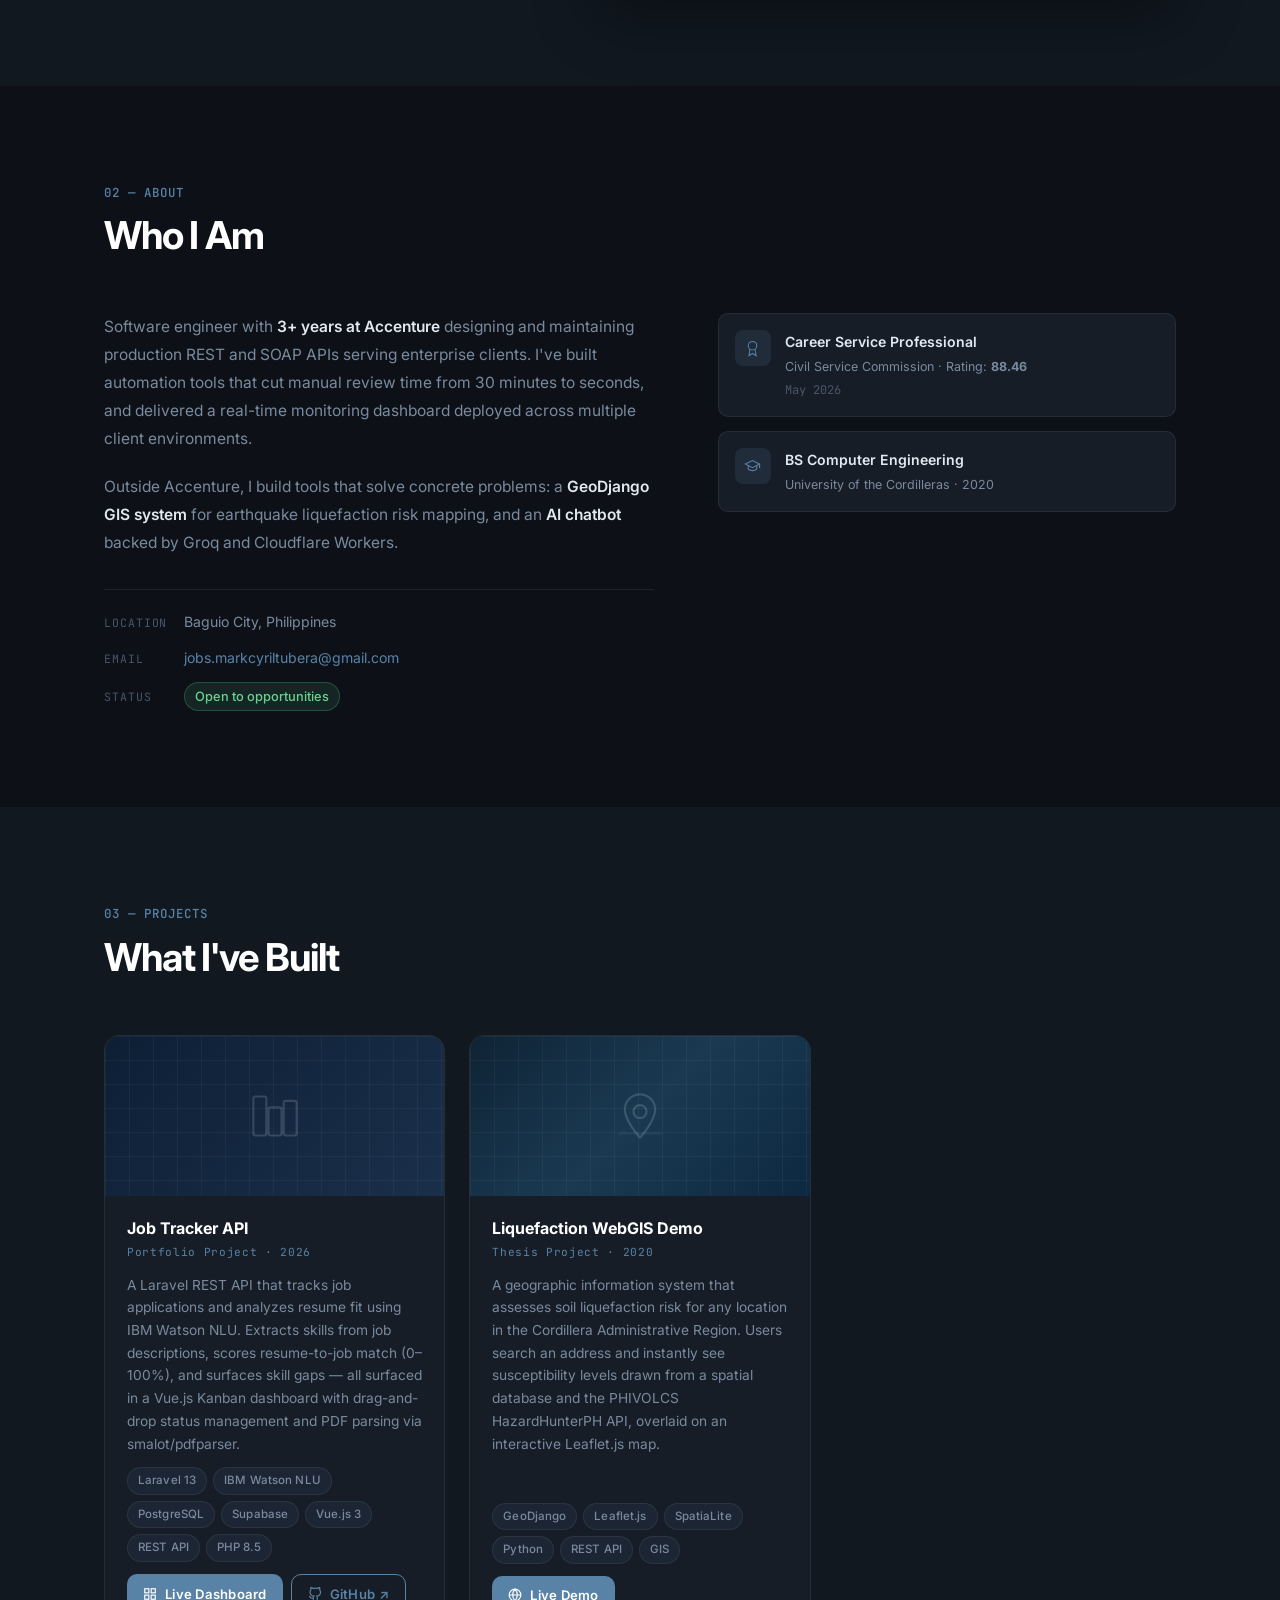
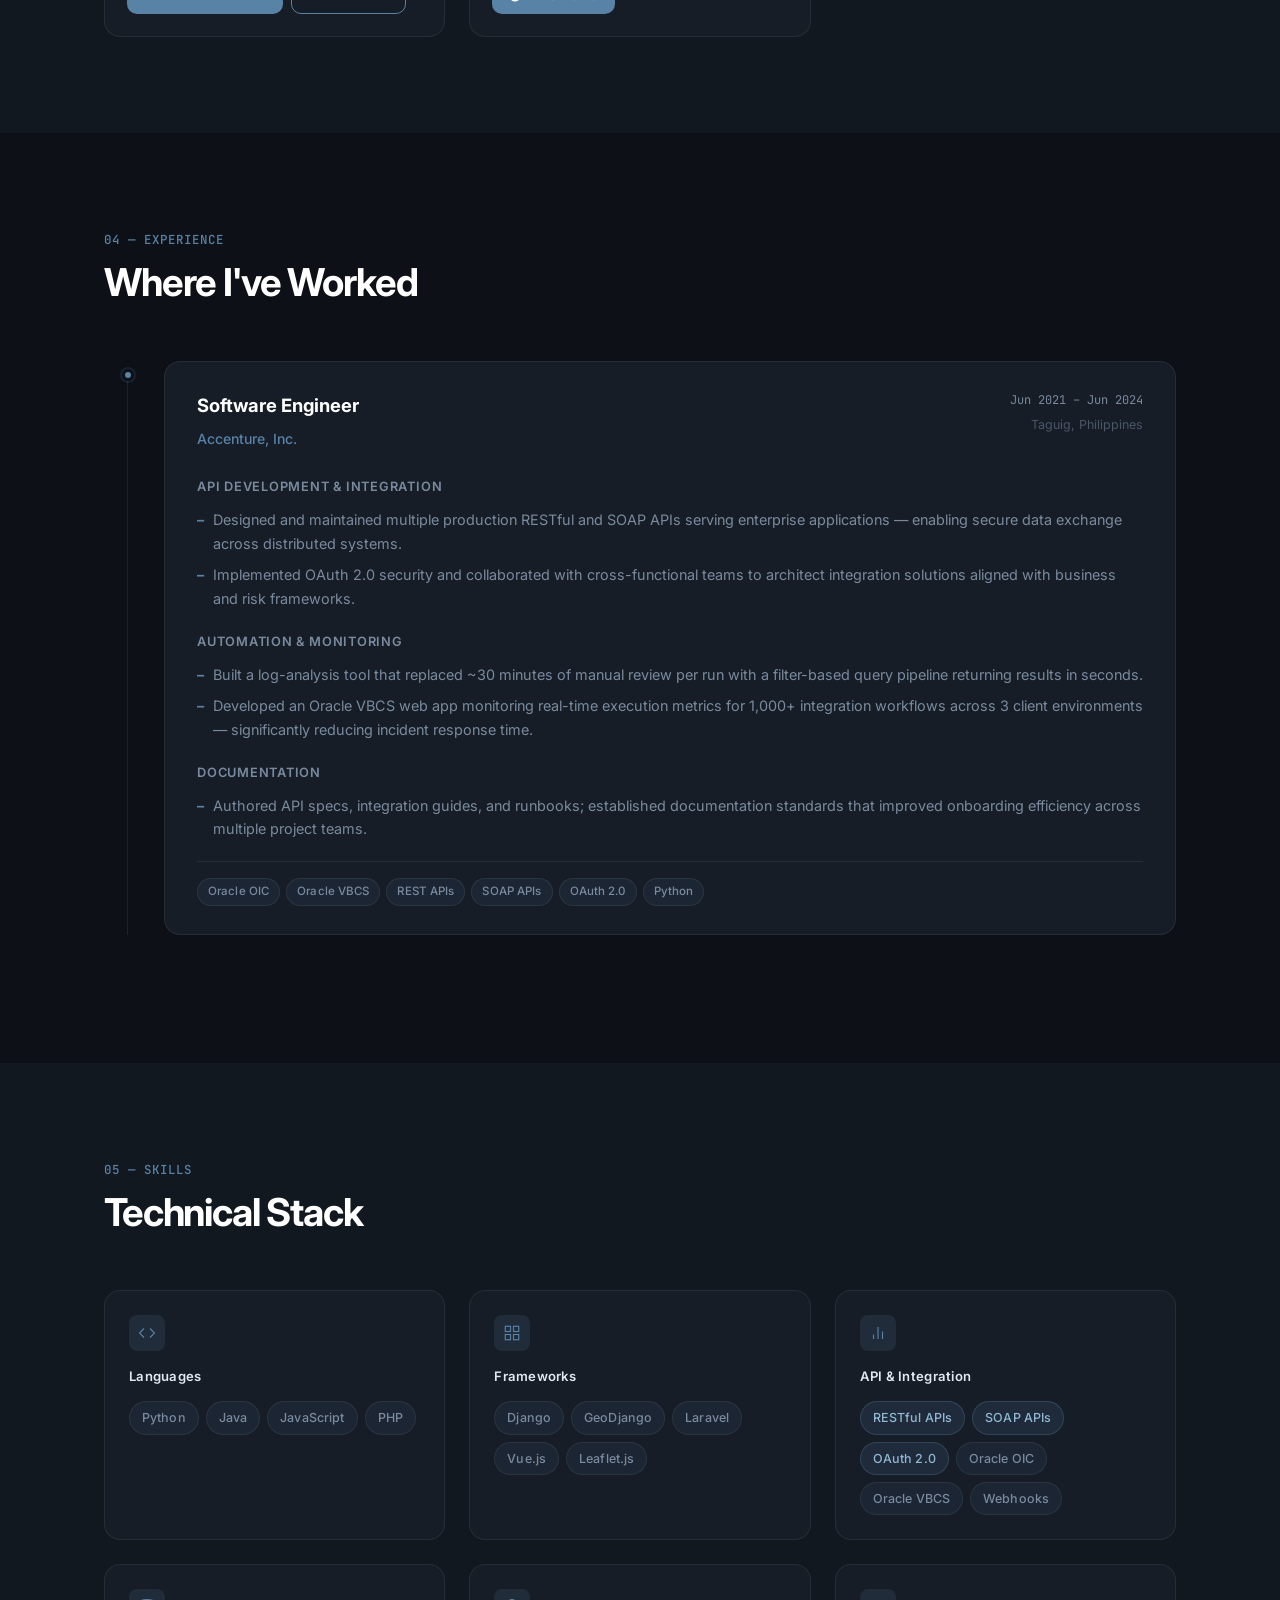
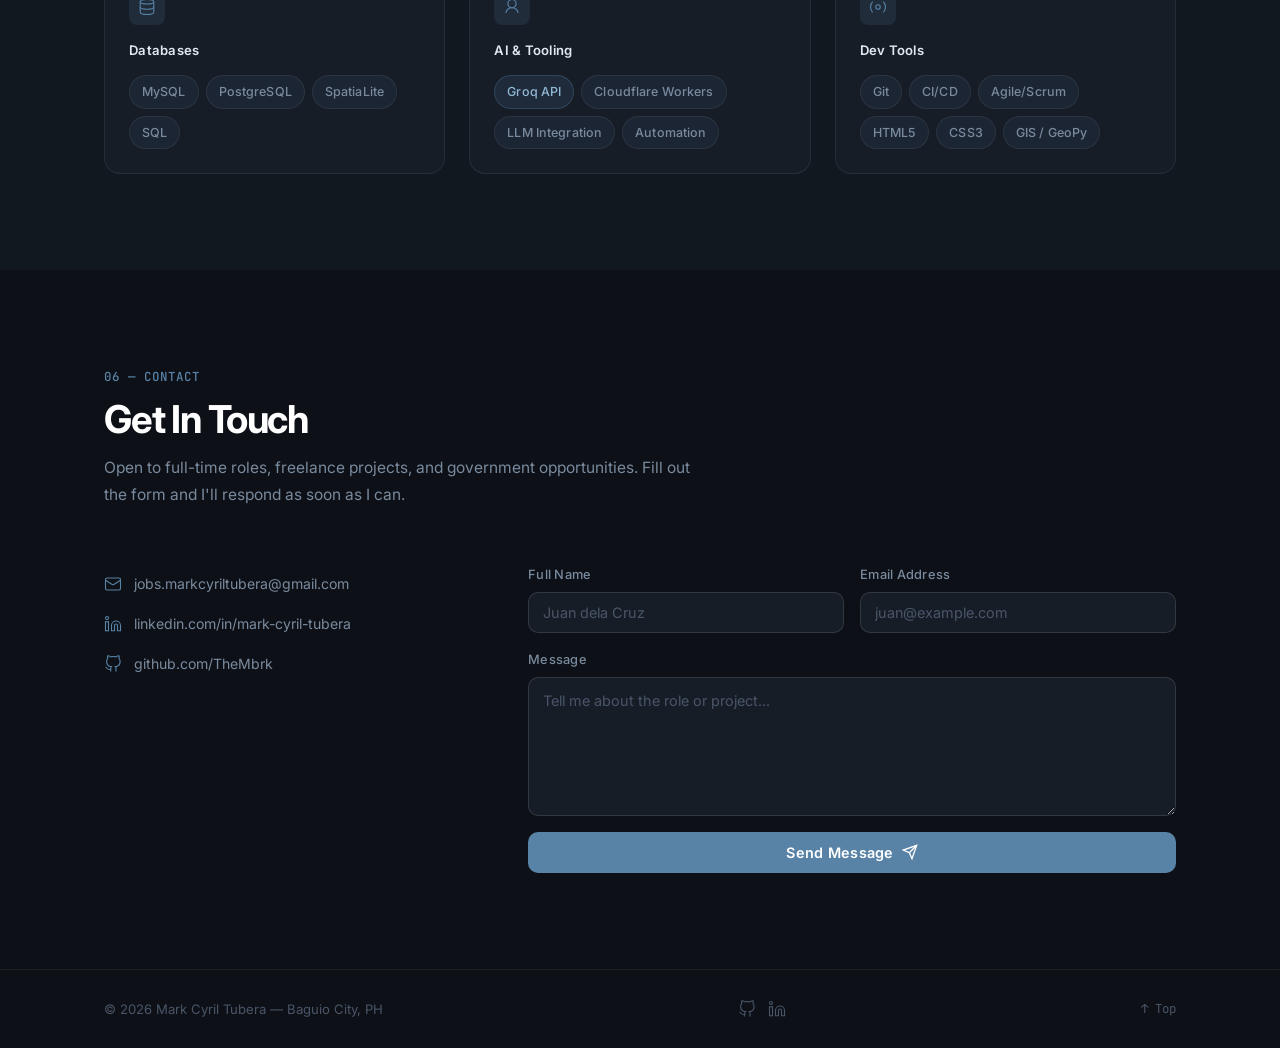
==== commit 88799876: "Add Job Tracker API project card and Vue.js dashboard - Add dashboard.html: Vue 3 Kanban board conne" ====
--- a/index.html
+++ b/index.html
@@ -228,7 +228,47 @@
         </div>
         <div class="projects__grid">
 
-          <!-- Project 1: Liquefaction WebGIS -->
+          <!-- Project 1: Job Tracker API -->
+          <article class="proj-card reveal">
+            <div class="proj-card__img">
+              <div class="proj-card__img-bg" style="background:linear-gradient(135deg,#0d1f35 0%,#1a2f4a 100%)">
+                <svg class="proj-card__img-icon" xmlns="http://www.w3.org/2000/svg" viewBox="0 0 24 24" fill="none" stroke="currentColor" stroke-width="1"><rect x="2" y="3" width="6" height="18" rx="1"/><rect x="9" y="8" width="6" height="13" rx="1"/><rect x="16" y="5" width="6" height="16" rx="1"/></svg>
+              </div>
+            </div>
+            <div class="proj-card__body">
+              <div class="proj-card__header">
+                <h3 class="proj-card__title">Job Tracker API</h3>
+                <span class="proj-card__type">Portfolio Project · 2026</span>
+              </div>
+              <p class="proj-card__desc">
+                A Laravel REST API that tracks job applications and analyzes resume fit using
+                IBM Watson NLU. Extracts skills from job descriptions, scores resume-to-job match (0–100%),
+                and surfaces skill gaps — all surfaced in a Vue.js Kanban dashboard with drag-and-drop
+                status management and PDF parsing via smalot/pdfparser.
+              </p>
+              <div class="proj-card__tags">
+                <span class="tag tag--sm">Laravel 13</span>
+                <span class="tag tag--sm">IBM Watson NLU</span>
+                <span class="tag tag--sm">PostgreSQL</span>
+                <span class="tag tag--sm">Supabase</span>
+                <span class="tag tag--sm">Vue.js 3</span>
+                <span class="tag tag--sm">REST API</span>
+                <span class="tag tag--sm">PHP 8.5</span>
+              </div>
+              <div class="proj-card__links">
+                <a href="dashboard.html" class="btn btn--primary btn--sm" target="_blank" rel="noopener">
+                  <svg xmlns="http://www.w3.org/2000/svg" width="14" height="14" viewBox="0 0 24 24" fill="none" stroke="currentColor" stroke-width="2"><rect x="3" y="3" width="7" height="7"/><rect x="14" y="3" width="7" height="7"/><rect x="3" y="14" width="7" height="7"/><rect x="14" y="14" width="7" height="7"/></svg>
+                  Live Dashboard
+                </a>
+                <a href="https://github.com/thembrk/job-tracker-api" class="btn btn--outline btn--sm" target="_blank" rel="noopener">
+                  <svg xmlns="http://www.w3.org/2000/svg" width="14" height="14" viewBox="0 0 24 24" fill="none" stroke="currentColor" stroke-width="2"><path d="M9 19c-5 1.5-5-2.5-7-3m14 6v-3.87a3.37 3.37 0 0 0-.94-2.61c3.14-.35 6.44-1.54 6.44-7A5.44 5.44 0 0 0 20 4.77 5.07 5.07 0 0 0 19.91 1S18.73.65 16 2.48a13.38 13.38 0 0 0-7 0C6.27.65 5.09 1 5.09 1A5.07 5.07 0 0 0 5 4.77a5.44 5.44 0 0 0-1.5 3.78c0 5.42 3.3 6.61 6.44 7A3.37 3.37 0 0 0 9 18.13V22"/></svg>
+                  GitHub ↗
+                </a>
+              </div>
+            </div>
+          </article>
+
+          <!-- Project 2: Liquefaction WebGIS -->
           <article class="proj-card reveal">
             <div class="proj-card__img">
               <div class="proj-card__img-bg proj-card__img-bg--geo">
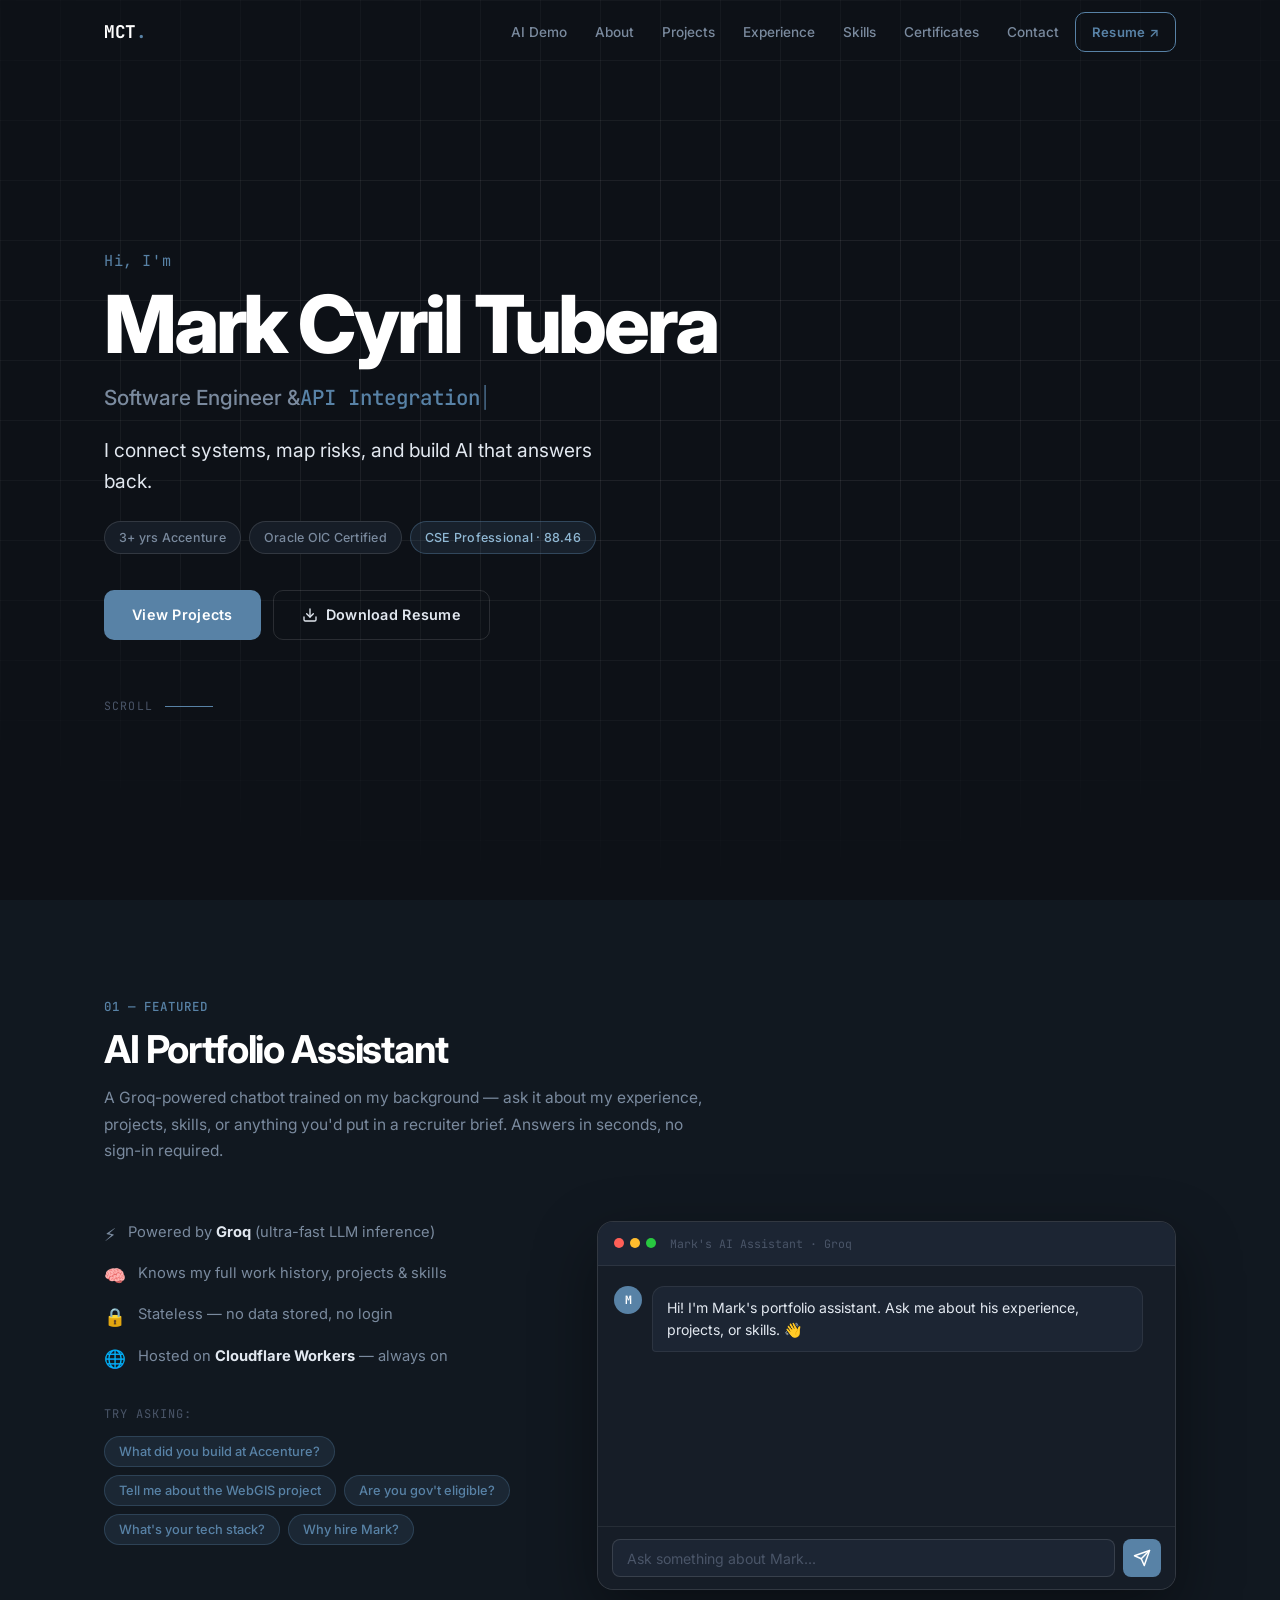
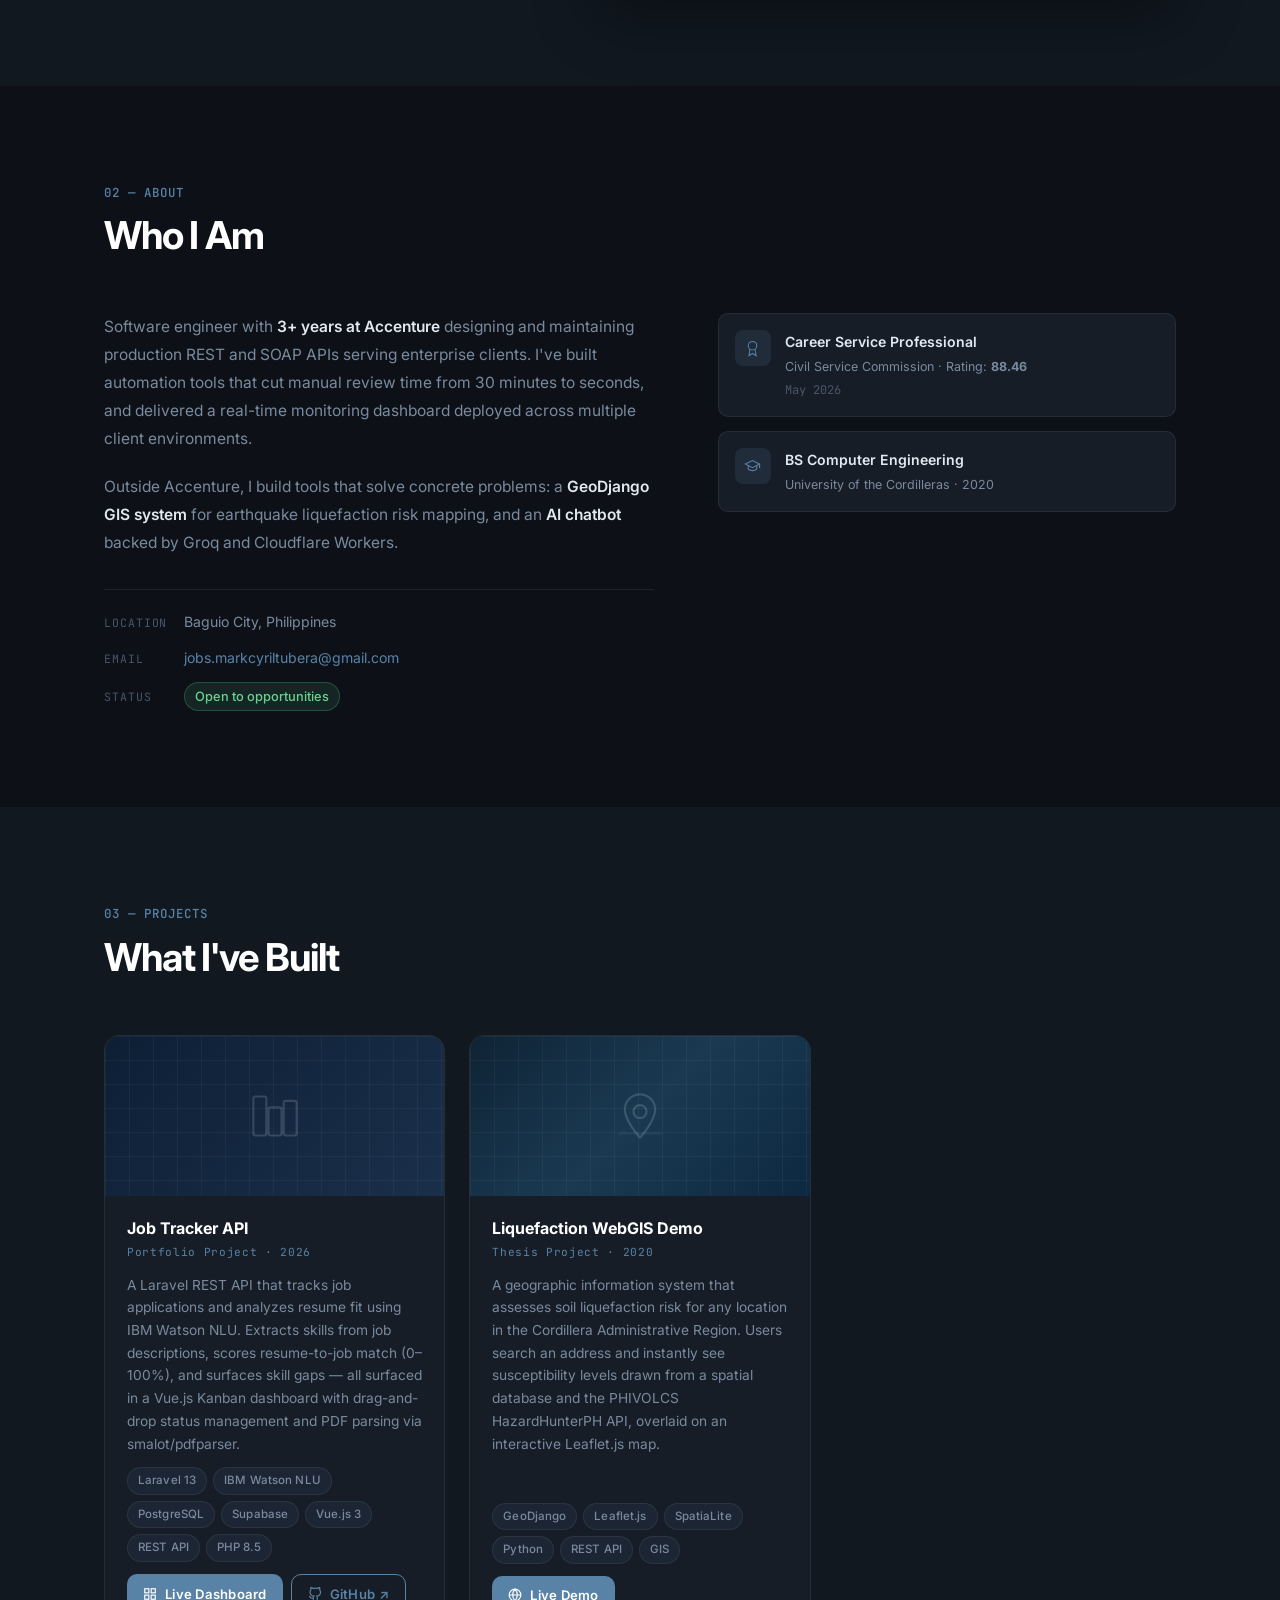
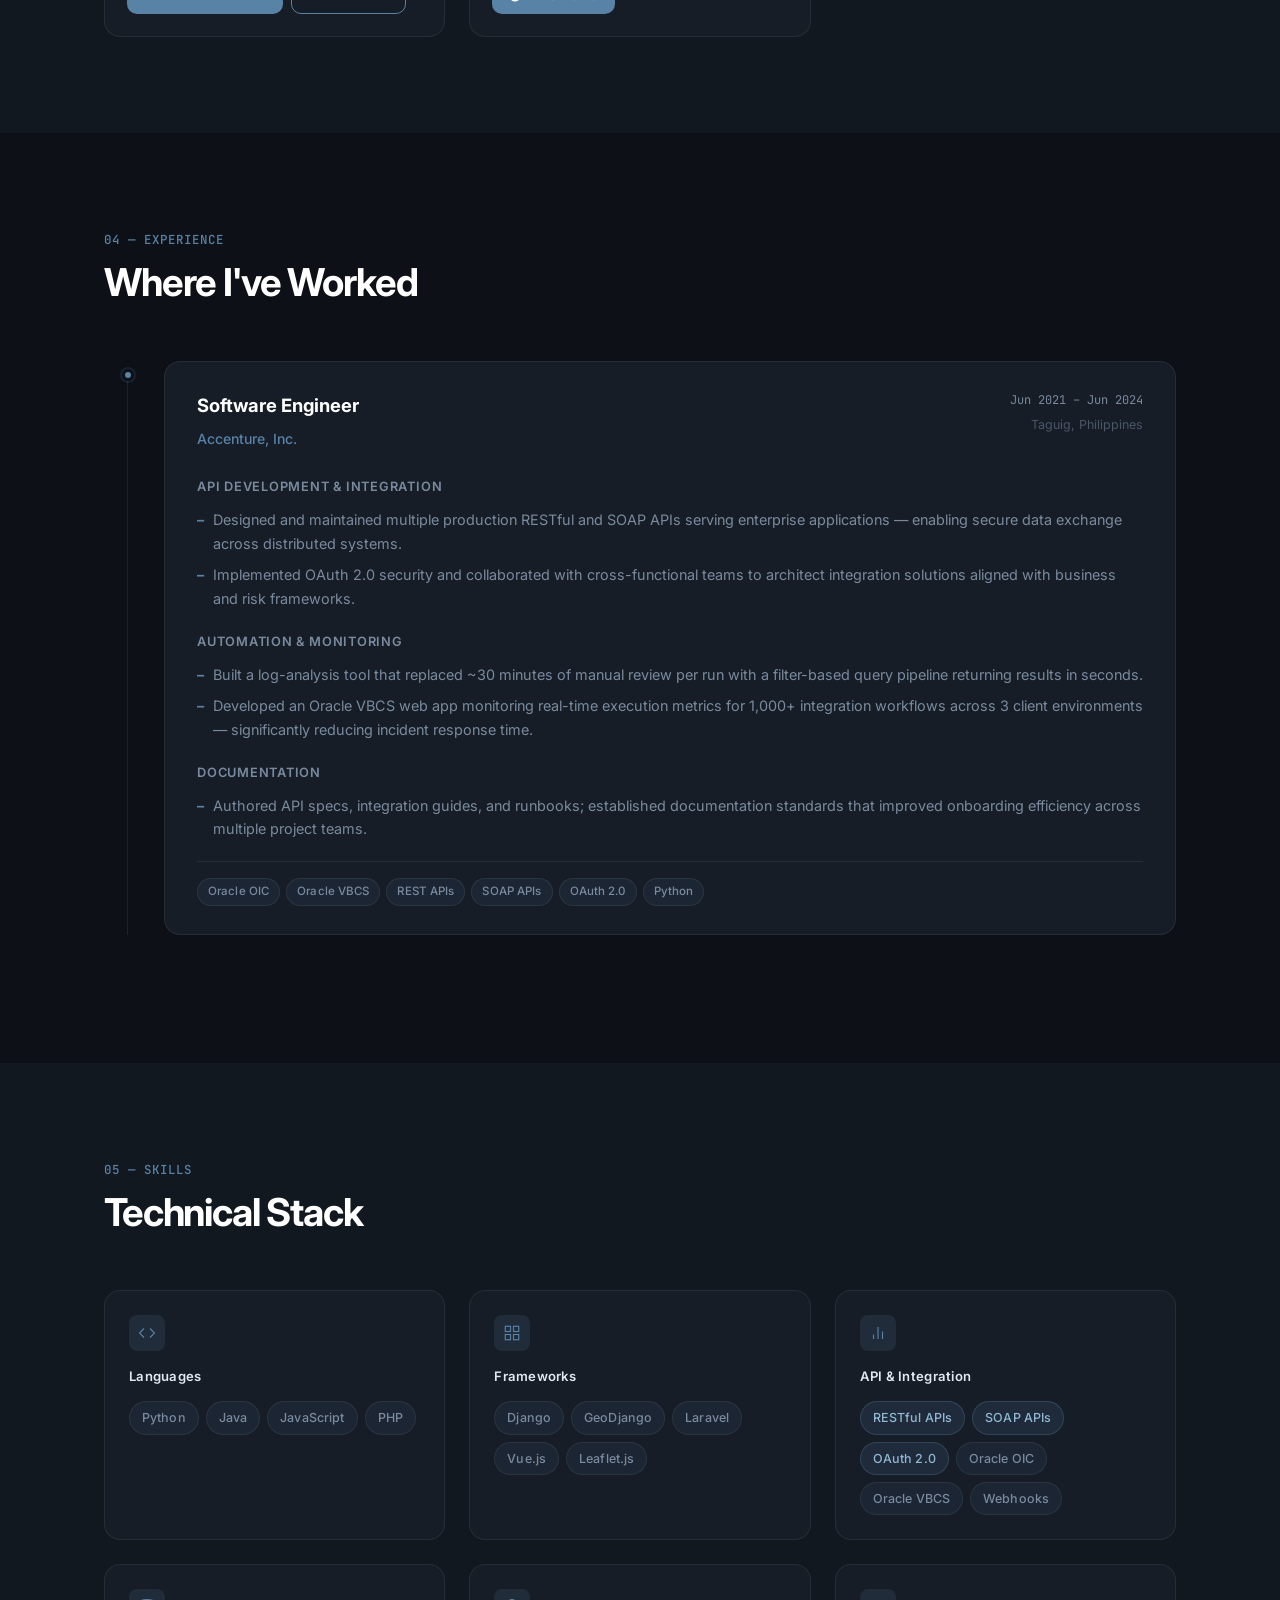
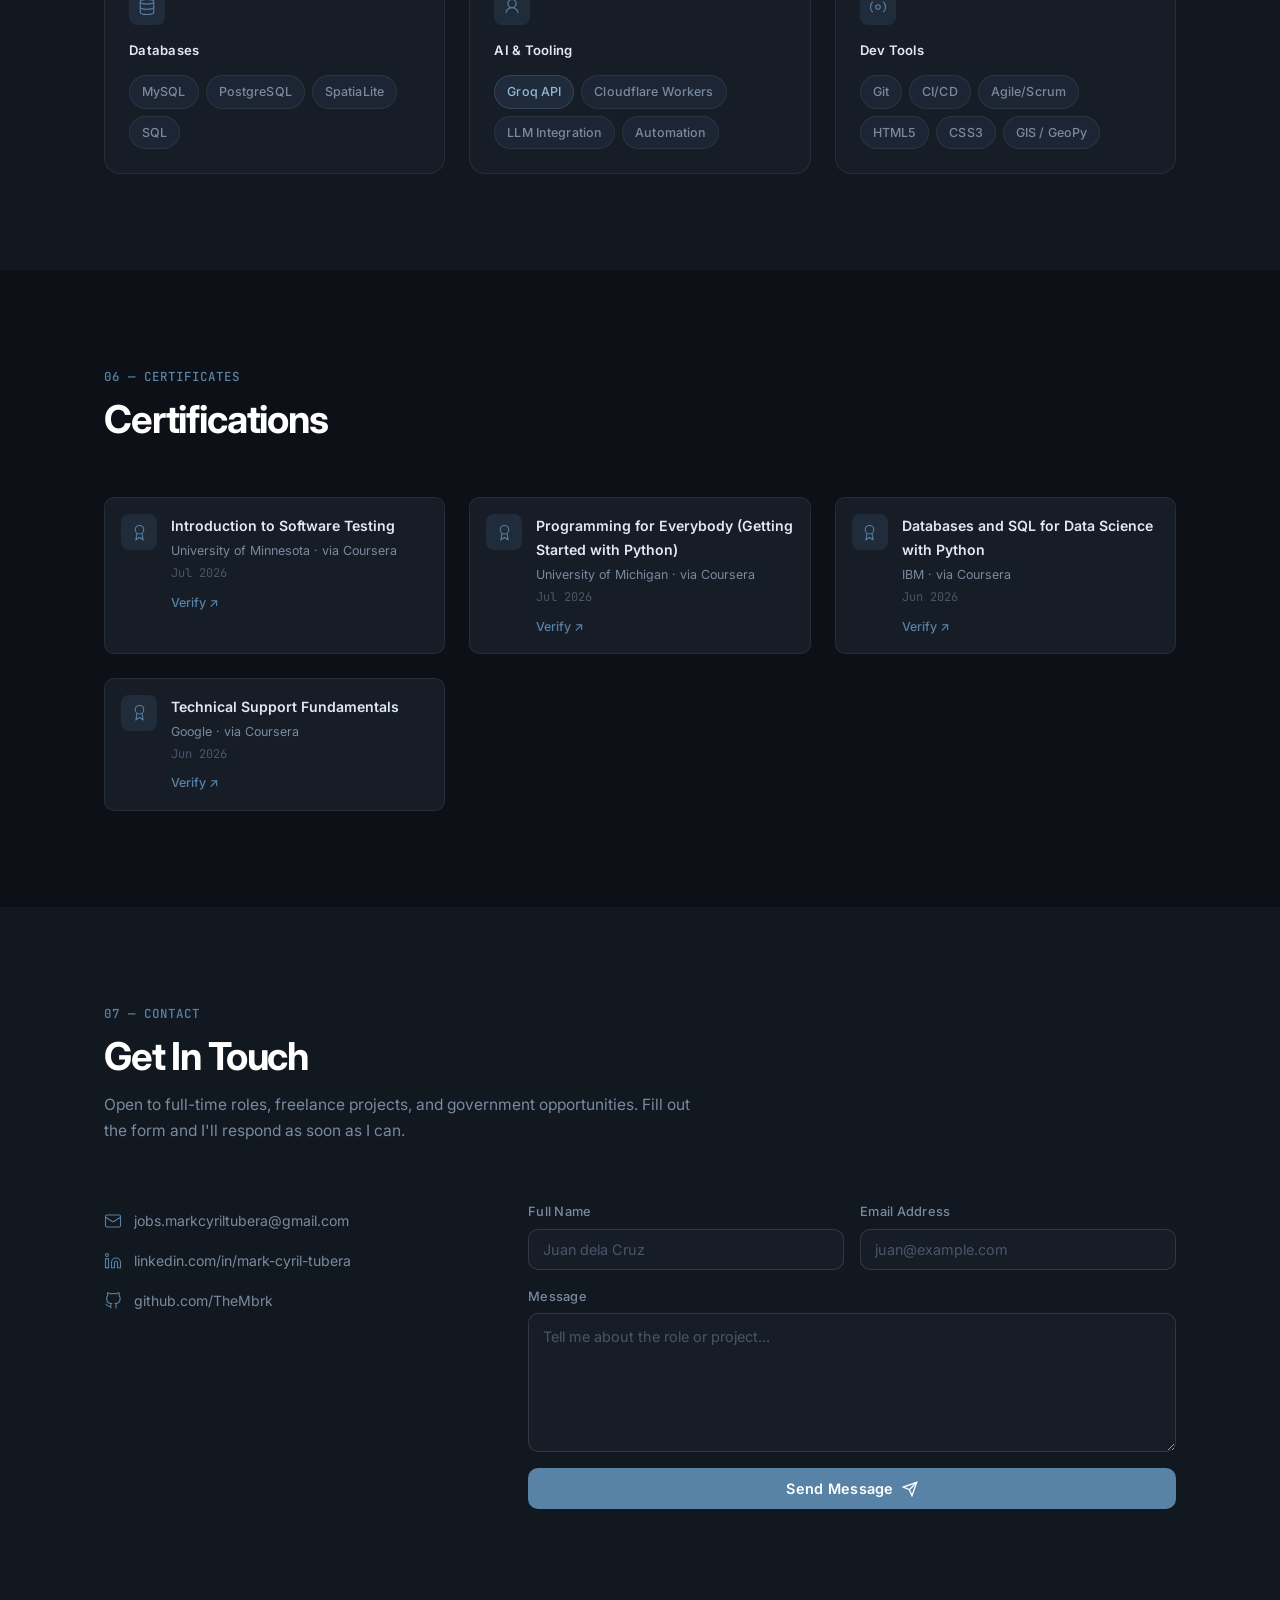
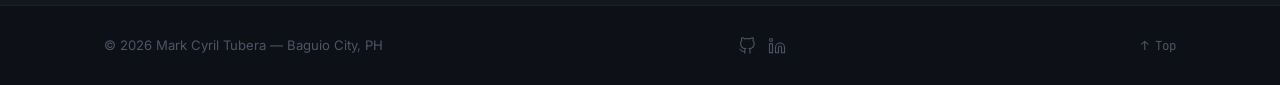
==== commit cfc175b7: "Add Certificates section with Coursera credentials Four verified Coursera certificates (Software Tes" ====
--- a/index.html
+++ b/index.html
@@ -29,8 +29,9 @@
         <li><a href="#about"      class="nav__link">About</a></li>
         <li><a href="#projects"   class="nav__link">Projects</a></li>
         <li><a href="#experience" class="nav__link">Experience</a></li>
-        <li><a href="#skills"     class="nav__link">Skills</a></li>
-        <li><a href="#contact"    class="nav__link">Contact</a></li>
+        <li><a href="#skills"       class="nav__link">Skills</a></li>
+        <li><a href="#certificates" class="nav__link">Certificates</a></li>
+        <li><a href="#contact"      class="nav__link">Contact</a></li>
         <li>
           <a href="assets/Resume_Tubera_Mark.pdf" class="btn btn--outline btn--sm" target="_blank" rel="noopener">
             Resume ↗
@@ -463,11 +464,72 @@
       </div>
     </section>
 
-    <!-- CONTACT -->
-    <section class="section" id="contact">
+    <!-- ════════════════════════════════════ CERTIFICATES ════════════════════════════ -->
+    <section class="section" id="certificates">
       <div class="container">
         <div class="section__header reveal">
-          <span class="section__label">06 &mdash; Contact</span>
+          <span class="section__label">06 &mdash; Certificates</span>
+          <h2 class="section__title">Certifications</h2>
+        </div>
+        <div class="certs__grid">
+
+          <div class="cred-card reveal">
+            <div class="cred-card__icon">
+              <svg xmlns="http://www.w3.org/2000/svg" viewBox="0 0 24 24" fill="none" stroke="currentColor" stroke-width="1.5"><circle cx="12" cy="8" r="6"/><path d="M15.477 12.89L17 22l-5-3-5 3 1.523-9.11"/></svg>
+            </div>
+            <div class="cred-card__body">
+              <span class="cred-card__title">Introduction to Software Testing</span>
+              <span class="cred-card__sub">University of Minnesota · via Coursera</span>
+              <span class="cred-card__date">Jul 2026</span>
+              <a class="cred-card__link" href="https://coursera.org/verify/U77KIUSY14FV" target="_blank" rel="noopener">Verify ↗</a>
+            </div>
+          </div>
+
+          <div class="cred-card reveal">
+            <div class="cred-card__icon">
+              <svg xmlns="http://www.w3.org/2000/svg" viewBox="0 0 24 24" fill="none" stroke="currentColor" stroke-width="1.5"><circle cx="12" cy="8" r="6"/><path d="M15.477 12.89L17 22l-5-3-5 3 1.523-9.11"/></svg>
+            </div>
+            <div class="cred-card__body">
+              <span class="cred-card__title">Programming for Everybody (Getting Started with Python)</span>
+              <span class="cred-card__sub">University of Michigan · via Coursera</span>
+              <span class="cred-card__date">Jul 2026</span>
+              <a class="cred-card__link" href="https://coursera.org/verify/3HUOWCE0GFKP" target="_blank" rel="noopener">Verify ↗</a>
+            </div>
+          </div>
+
+          <div class="cred-card reveal">
+            <div class="cred-card__icon">
+              <svg xmlns="http://www.w3.org/2000/svg" viewBox="0 0 24 24" fill="none" stroke="currentColor" stroke-width="1.5"><circle cx="12" cy="8" r="6"/><path d="M15.477 12.89L17 22l-5-3-5 3 1.523-9.11"/></svg>
+            </div>
+            <div class="cred-card__body">
+              <span class="cred-card__title">Databases and SQL for Data Science with Python</span>
+              <span class="cred-card__sub">IBM · via Coursera</span>
+              <span class="cred-card__date">Jun 2026</span>
+              <a class="cred-card__link" href="https://coursera.org/verify/LW3D3OE404JO" target="_blank" rel="noopener">Verify ↗</a>
+            </div>
+          </div>
+
+          <div class="cred-card reveal">
+            <div class="cred-card__icon">
+              <svg xmlns="http://www.w3.org/2000/svg" viewBox="0 0 24 24" fill="none" stroke="currentColor" stroke-width="1.5"><circle cx="12" cy="8" r="6"/><path d="M15.477 12.89L17 22l-5-3-5 3 1.523-9.11"/></svg>
+            </div>
+            <div class="cred-card__body">
+              <span class="cred-card__title">Technical Support Fundamentals</span>
+              <span class="cred-card__sub">Google · via Coursera</span>
+              <span class="cred-card__date">Jun 2026</span>
+              <a class="cred-card__link" href="https://coursera.org/verify/91ZUBML1IWHH" target="_blank" rel="noopener">Verify ↗</a>
+            </div>
+          </div>
+
+        </div>
+      </div>
+    </section>
+
+    <!-- CONTACT -->
+    <section class="section section--alt" id="contact">
+      <div class="container">
+        <div class="section__header reveal">
+          <span class="section__label">07 &mdash; Contact</span>
           <h2 class="section__title">Get In Touch</h2>
           <p class="section__subtitle">
             Open to full-time roles, freelance projects, and government opportunities.
--- a/css/style.css
+++ b/css/style.css
@@ -660,6 +660,22 @@
   color: var(--clr-text-faint);
   font-family: var(--font-mono);
 }
+.cred-card__link {
+  font-size: 0.78rem;
+  font-weight: 500;
+  color: var(--clr-accent);
+  margin-top: 6px;
+  align-self: flex-start;
+  transition: opacity var(--transition);
+}
+.cred-card__link:hover { opacity: 0.75; }
+
+/* Certificates grid */
+.certs__grid {
+  display: grid;
+  grid-template-columns: repeat(3, 1fr);
+  gap: 24px;
+}
 
 /* ══ 9. Projects ════════════════════════════════════════════ */
 .projects__grid {
@@ -1098,6 +1114,7 @@
   :root { --section-pad: 72px; }
   .projects__grid  { grid-template-columns: repeat(2, 1fr); }
   .skills__grid    { grid-template-columns: repeat(2, 1fr); }
+  .certs__grid     { grid-template-columns: repeat(2, 1fr); }
   .demo-layout     { grid-template-columns: 1fr; }
   .about__grid     { grid-template-columns: 1fr; gap: 40px; }
   .contact__layout { grid-template-columns: 1fr; gap: 40px; }
@@ -1136,6 +1153,9 @@
   /* Skills */
   .skills__grid { grid-template-columns: 1fr; }
 
+  /* Certificates */
+  .certs__grid { grid-template-columns: 1fr; }
+
   /* Contact */
   .form-row { grid-template-columns: 1fr; }
 
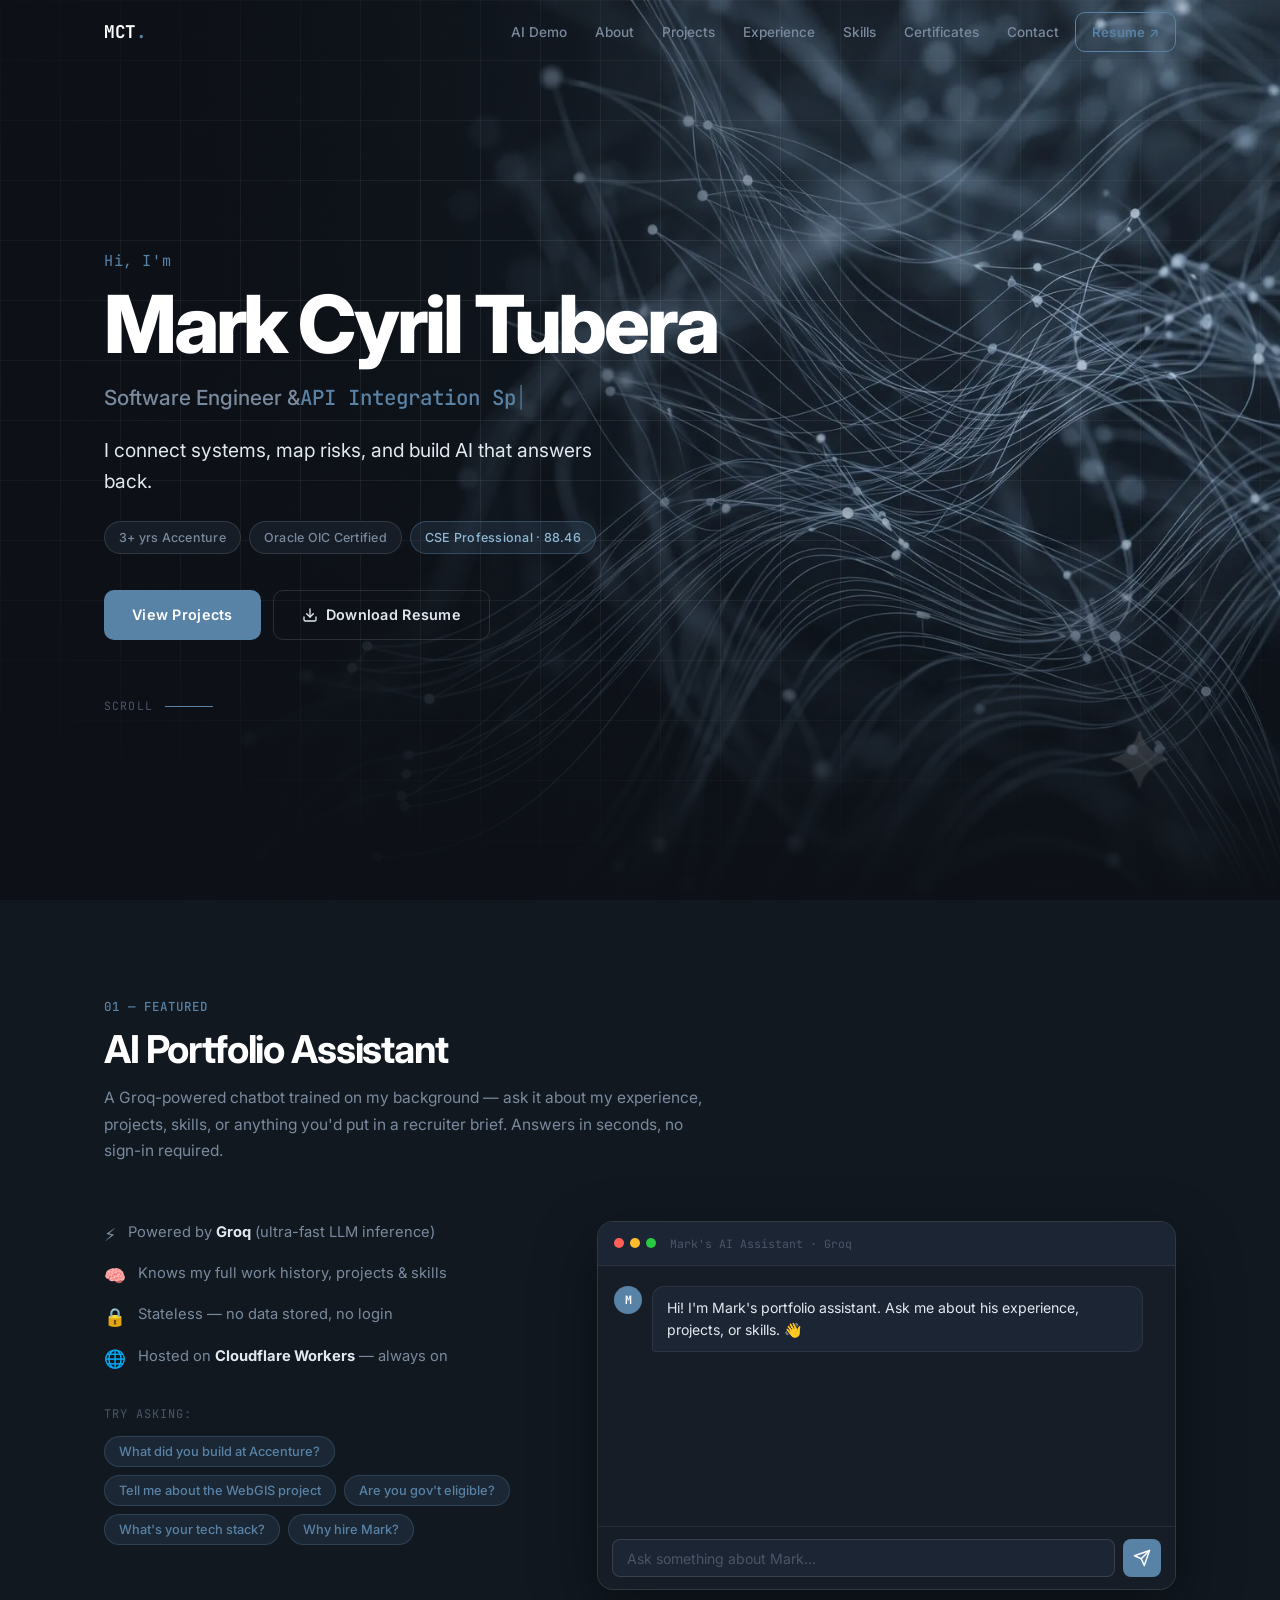
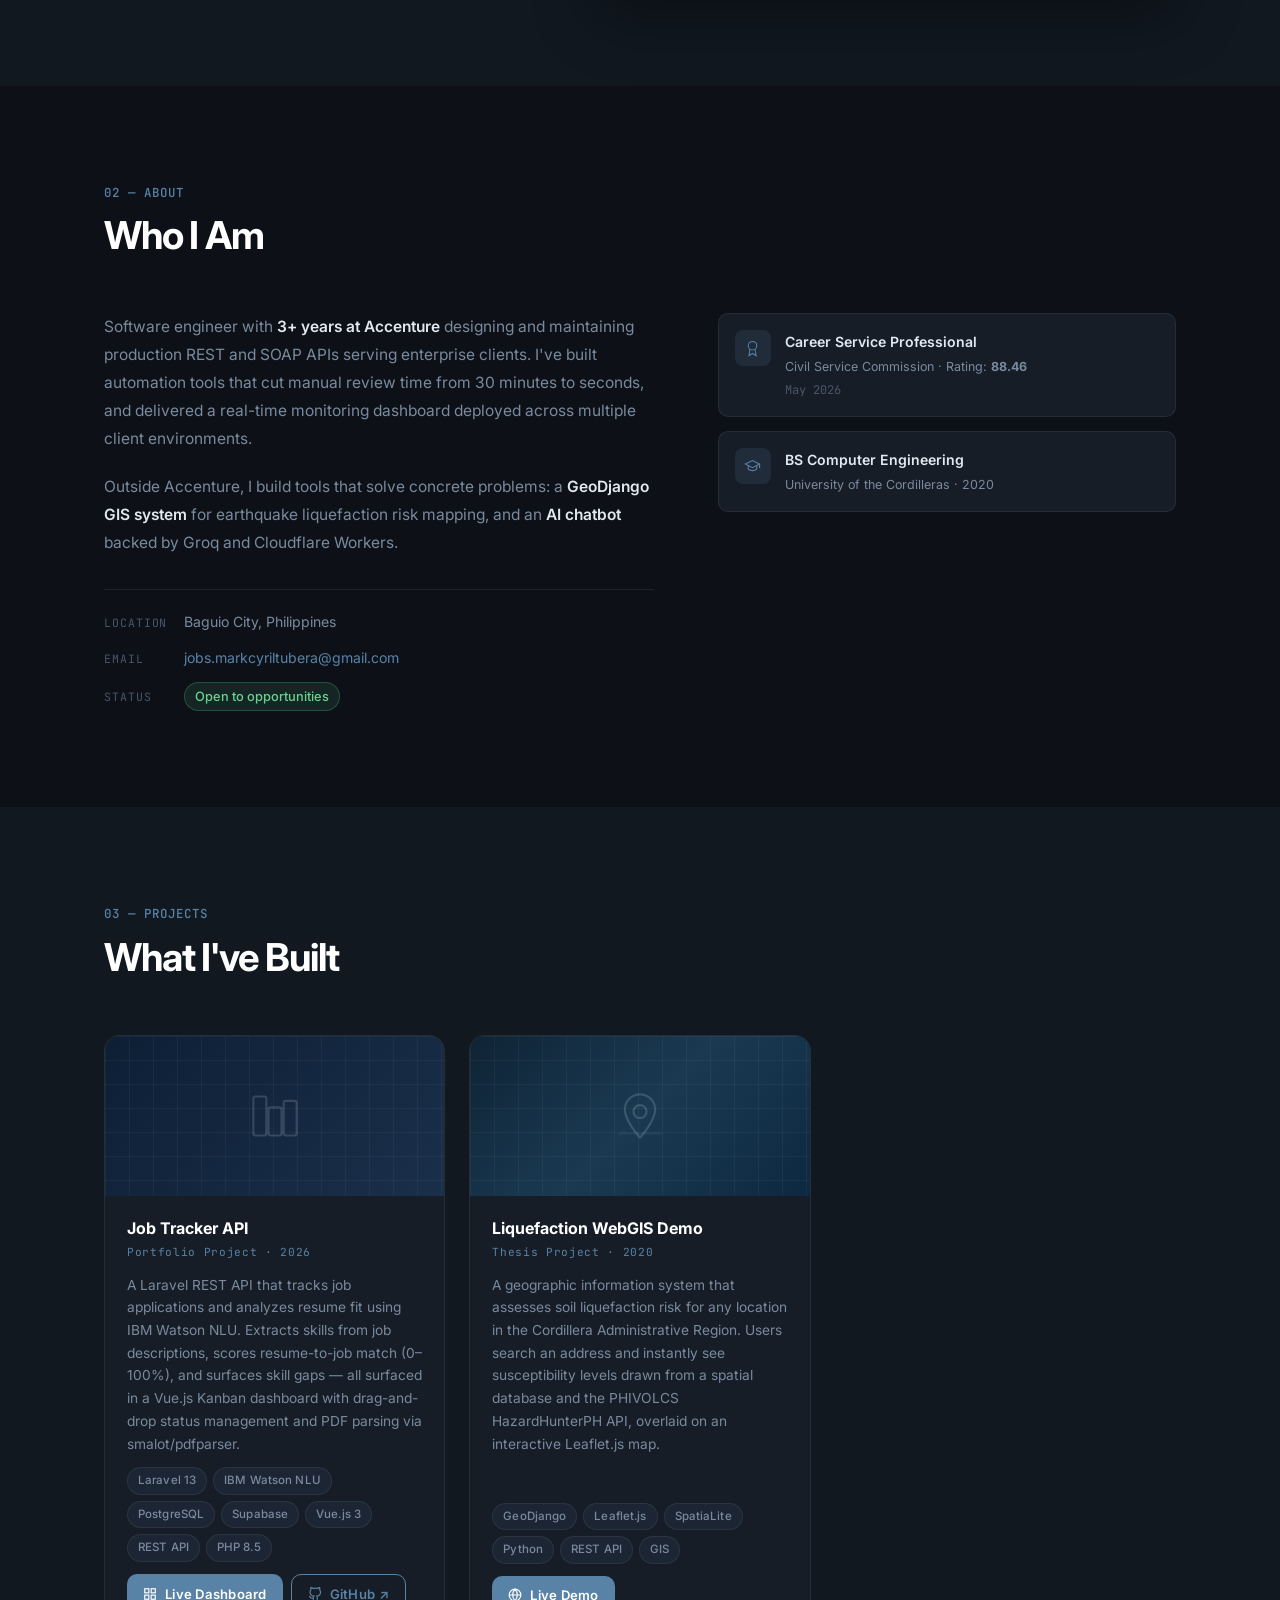
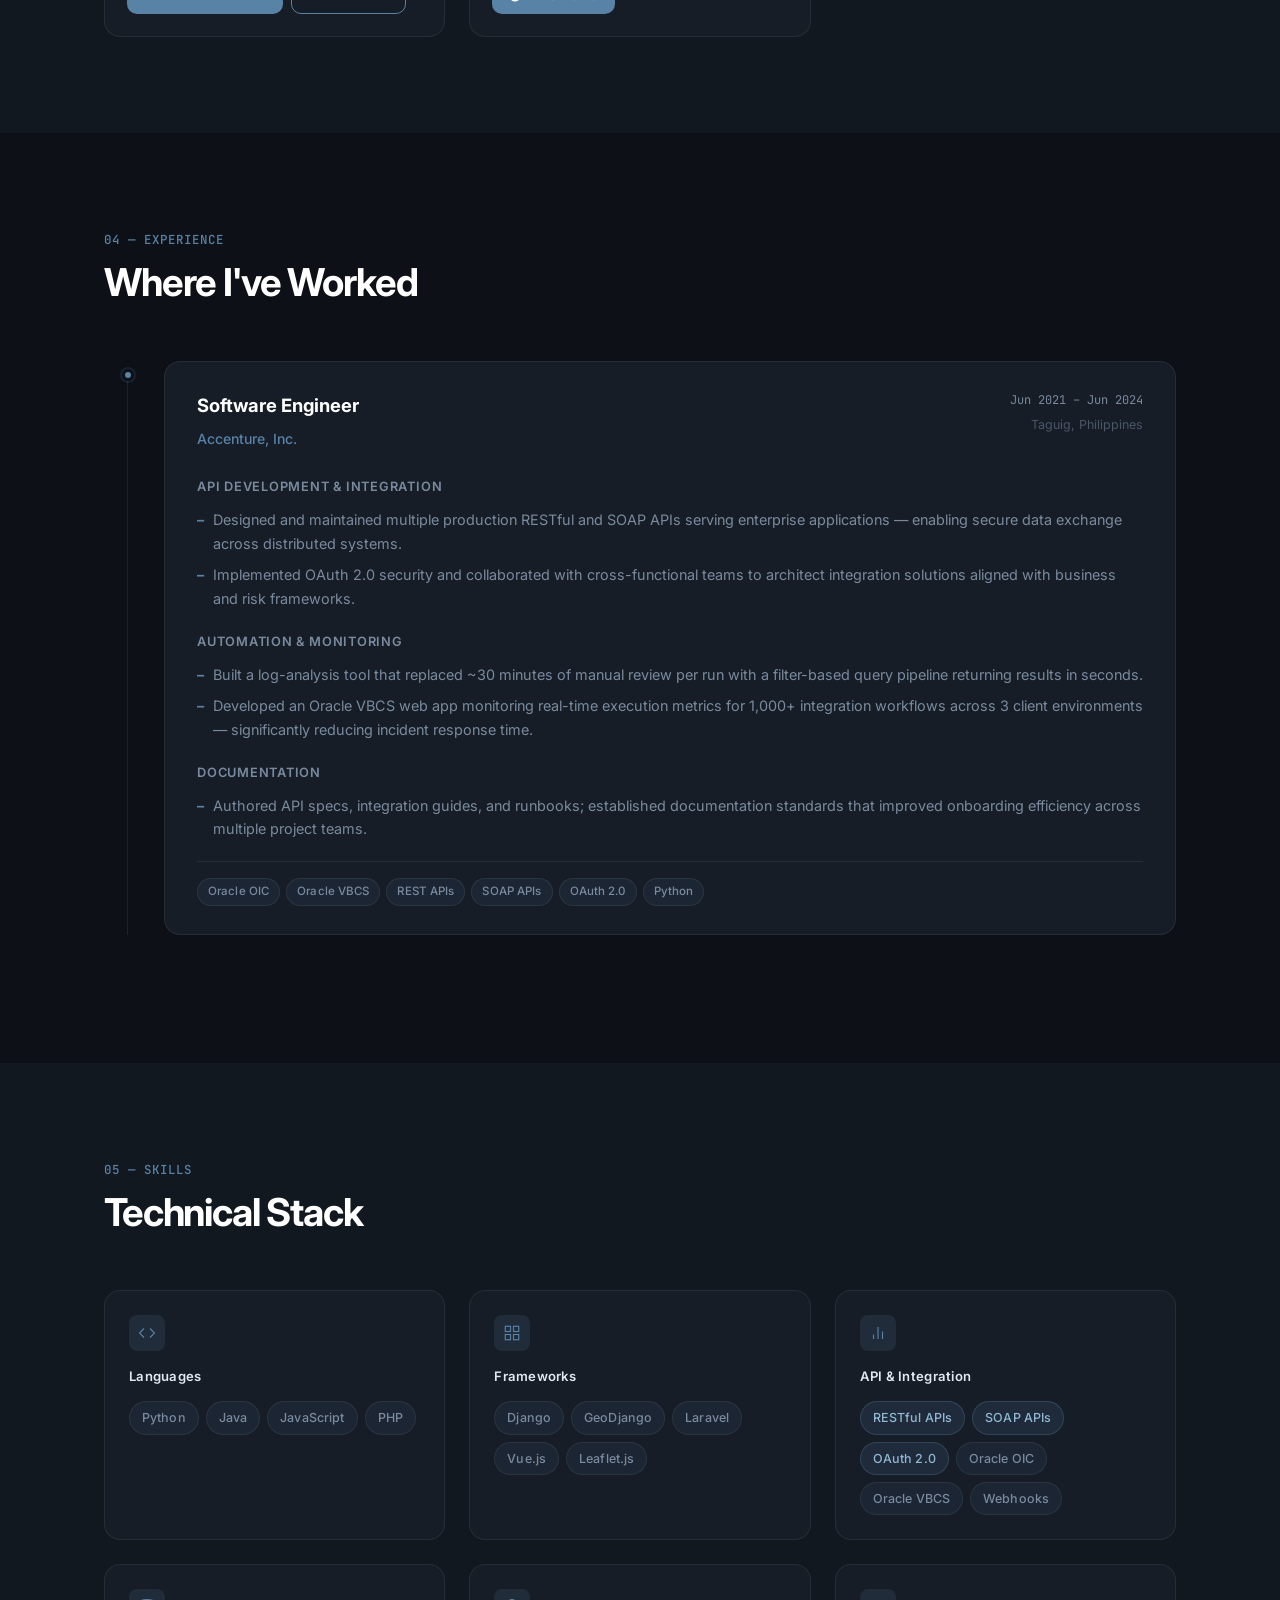
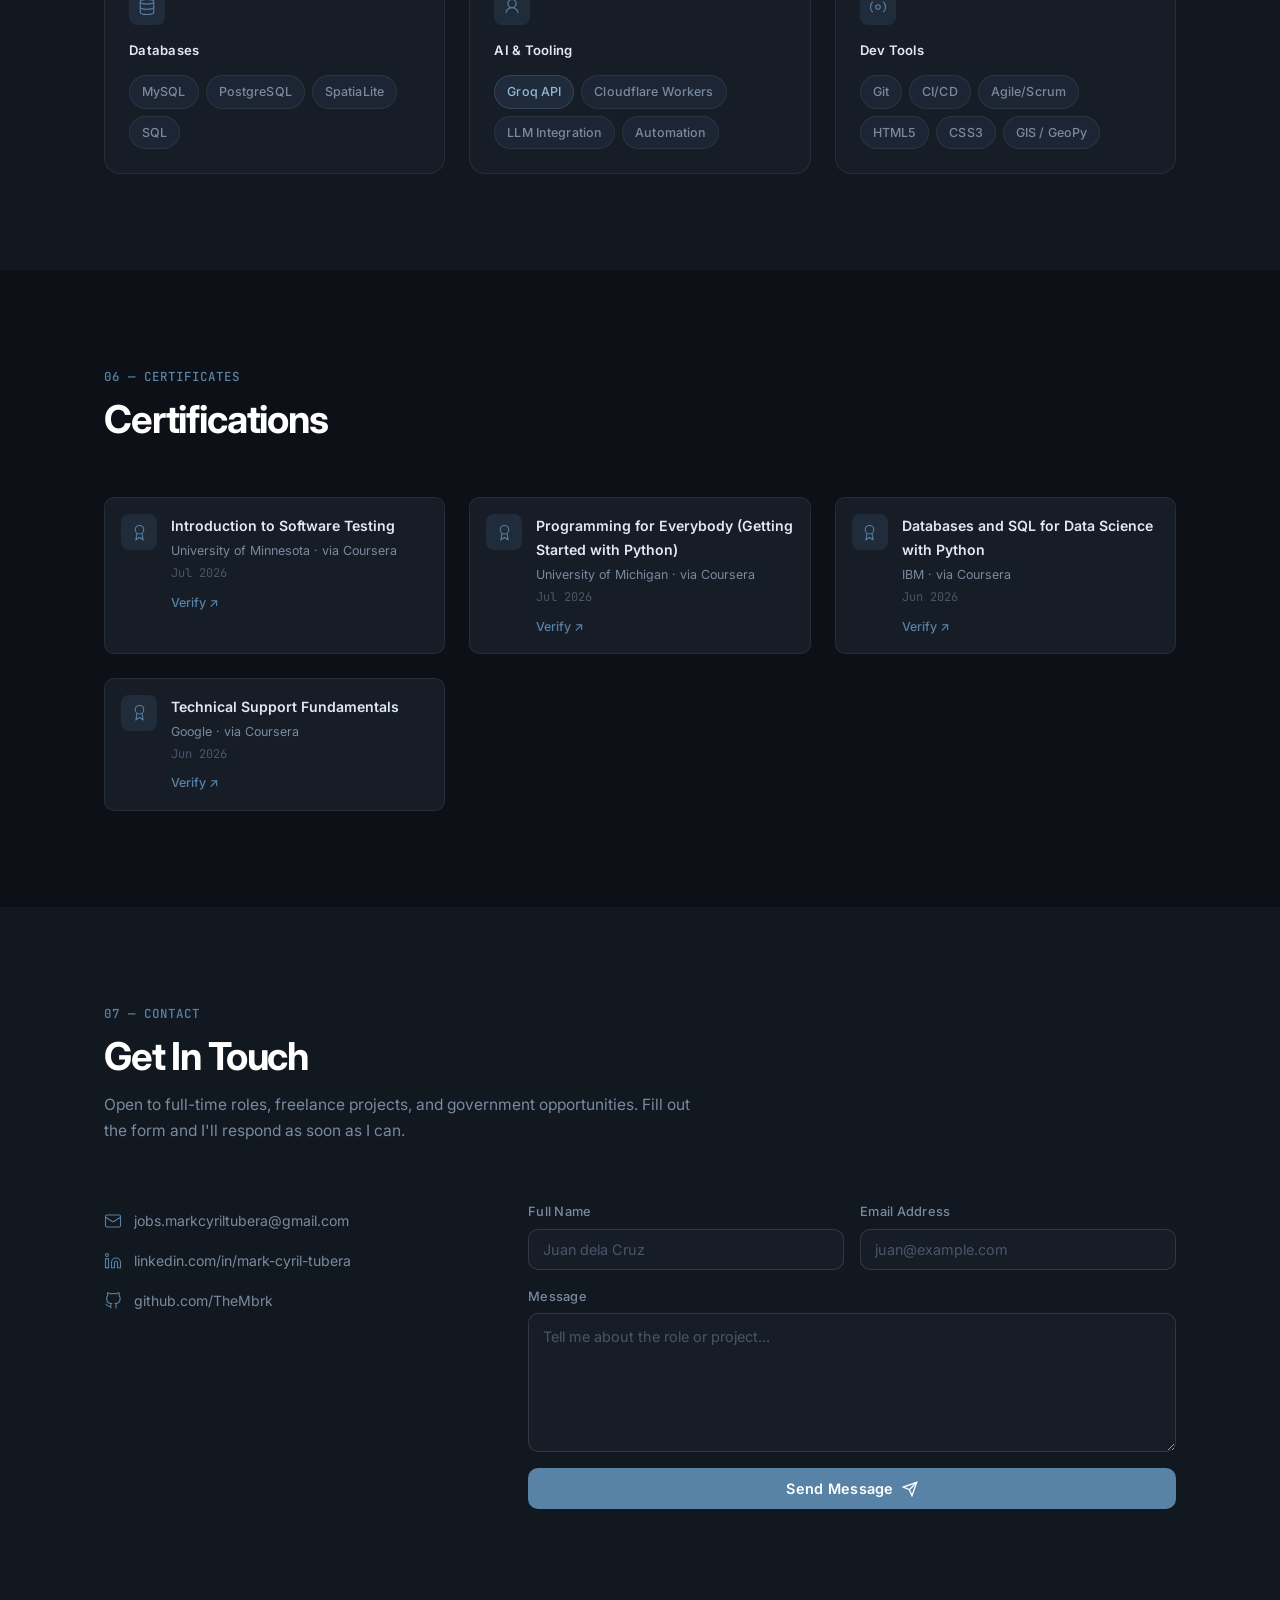
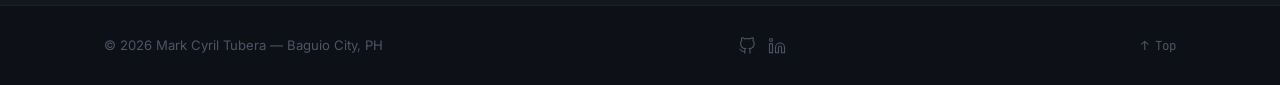
==== commit 9743edeb: "Add hero background image and social preview tags Wire the node-network hero graphic in as a backgro" ====
--- a/index.html
+++ b/index.html
@@ -5,6 +5,19 @@
   <meta name="viewport" content="width=device-width, initial-scale=1.0" />
   <meta name="description" content="Mark Cyril Tubera — Software Engineer specializing in API integration, GIS development, and AI-powered tools. Oracle certified, CSE eligible." />
   <title>Mark Cyril Tubera | Software Engineer</title>
+
+  <!-- Open Graph / social preview -->
+  <meta property="og:type" content="website" />
+  <meta property="og:url" content="https://thembrk.github.io/" />
+  <meta property="og:title" content="Mark Cyril Tubera | Software Engineer" />
+  <meta property="og:description" content="Software Engineer & API Integration Specialist. 3+ years at Accenture building production REST/SOAP APIs, GIS tools, and AI-powered apps." />
+  <meta property="og:image" content="https://thembrk.github.io/assets/hero_section.jpg" />
+  <meta property="og:image:width" content="1920" />
+  <meta property="og:image:height" content="1072" />
+  <meta name="twitter:card" content="summary_large_image" />
+  <meta name="twitter:title" content="Mark Cyril Tubera | Software Engineer" />
+  <meta name="twitter:description" content="Software Engineer & API Integration Specialist — APIs, GIS, and AI-powered tools." />
+  <meta name="twitter:image" content="https://thembrk.github.io/assets/hero_section.jpg" />
 
   <!-- Fonts -->
   <link rel="preconnect" href="https://fonts.googleapis.com" />
@@ -45,6 +58,7 @@
 
     <!-- ════════════════════════════════════ HERO ════════════════════════════════════ -->
     <section class="hero" id="hero">
+      <div class="hero__bg-img" aria-hidden="true"></div>
       <div class="hero__bg-grid"></div>
       <div class="container hero__content">
         <p class="hero__greeting fade-up">Hi, I'm</p>
--- a/css/style.css
+++ b/css/style.css
@@ -243,9 +243,44 @@
   overflow: hidden;
 }
 
+.hero__bg-img {
+  position: absolute;
+  inset: 0;
+  z-index: 0;
+  pointer-events: none;
+  background-image:
+    linear-gradient(90deg,
+      var(--clr-bg) 0%,
+      rgba(13, 17, 23, 0.88) 24%,
+      rgba(13, 17, 23, 0.35) 52%,
+      rgba(13, 17, 23, 0.05) 78%,
+      transparent 100%),
+    linear-gradient(to bottom,
+      transparent 60%,
+      var(--clr-bg) 100%),
+    image-set(
+      url("../assets/hero_section.webp") type("image/webp"),
+      url("../assets/hero_section.jpg") type("image/jpeg"));
+  background-image:
+    linear-gradient(90deg,
+      var(--clr-bg) 0%,
+      rgba(13, 17, 23, 0.88) 24%,
+      rgba(13, 17, 23, 0.35) 52%,
+      rgba(13, 17, 23, 0.05) 78%,
+      transparent 100%),
+    linear-gradient(to bottom,
+      transparent 60%,
+      var(--clr-bg) 100%),
+    url("../assets/hero_section.webp");
+  background-size: cover, cover, cover;
+  background-position: center, center, right center;
+  background-repeat: no-repeat;
+}
+
 .hero__bg-grid {
   position: absolute;
   inset: 0;
+  z-index: 0;
   background-image:
     linear-gradient(var(--clr-border) 1px, transparent 1px),
     linear-gradient(90deg, var(--clr-border) 1px, transparent 1px);
@@ -1169,6 +1204,16 @@
 
 @media (max-width: 480px) {
   .hero__name { font-size: 2.2rem; }
+  .hero__bg-img {
+    background-image:
+      linear-gradient(180deg,
+        rgba(13, 17, 23, 0.7) 0%,
+        rgba(13, 17, 23, 0.82) 55%,
+        var(--clr-bg) 100%),
+      url("../assets/hero_section.webp");
+    background-size: cover, cover;
+    background-position: center, right center;
+  }
   .section__title { font-size: 1.6rem; }
   .timeline { padding-left: 16px; }
   .timeline__item { padding-left: 24px; }
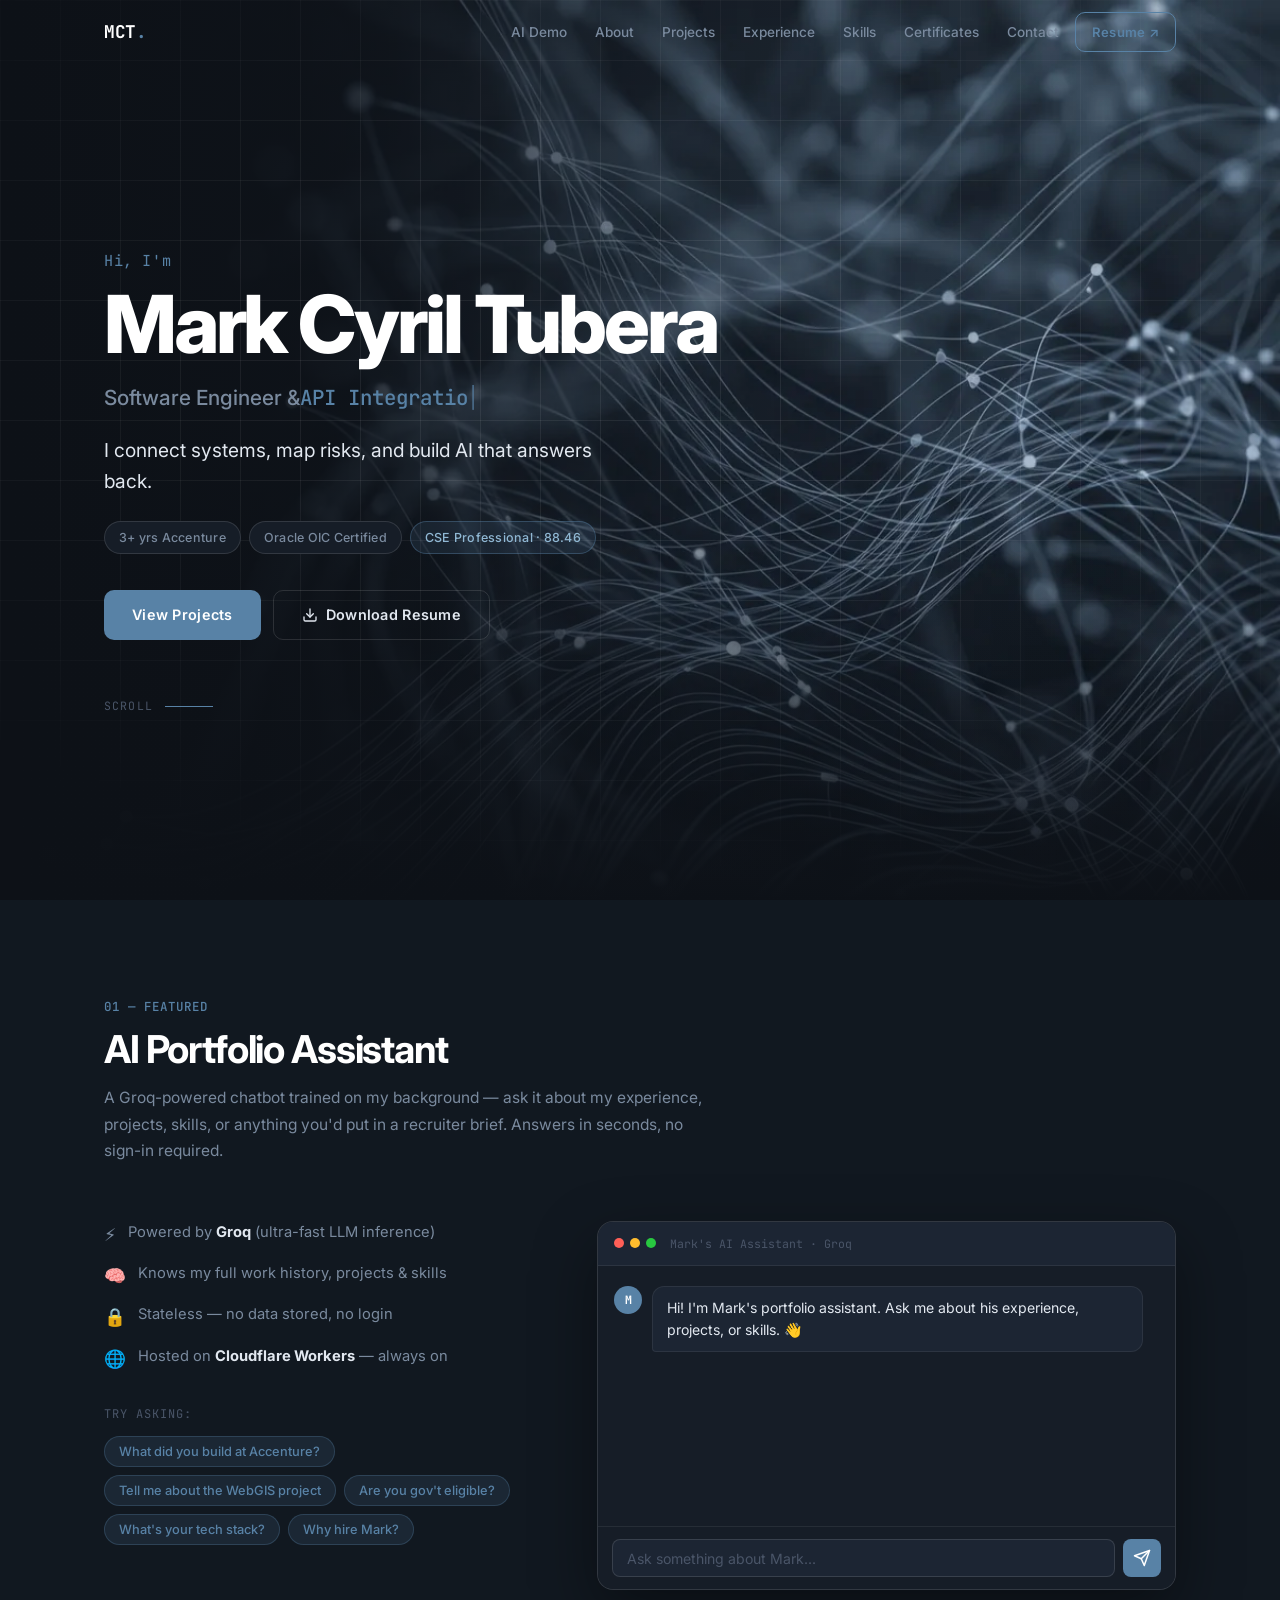
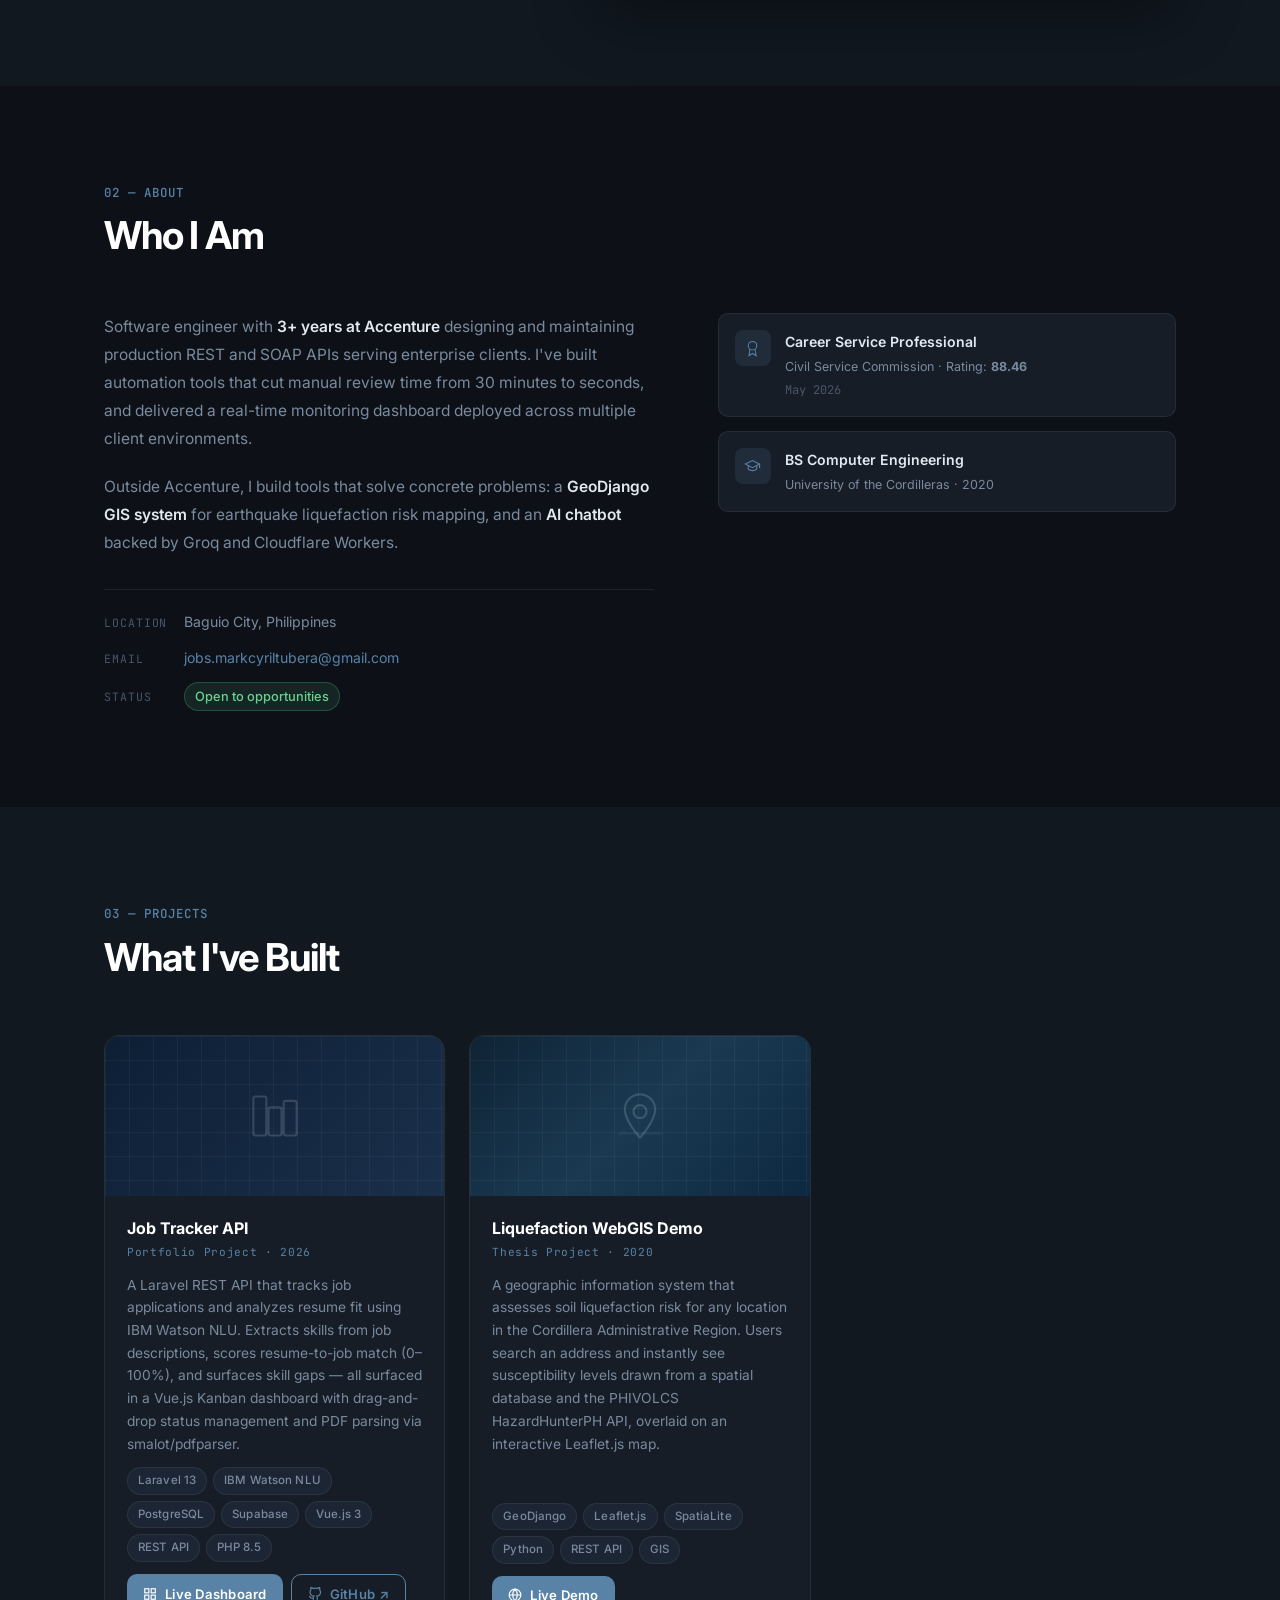
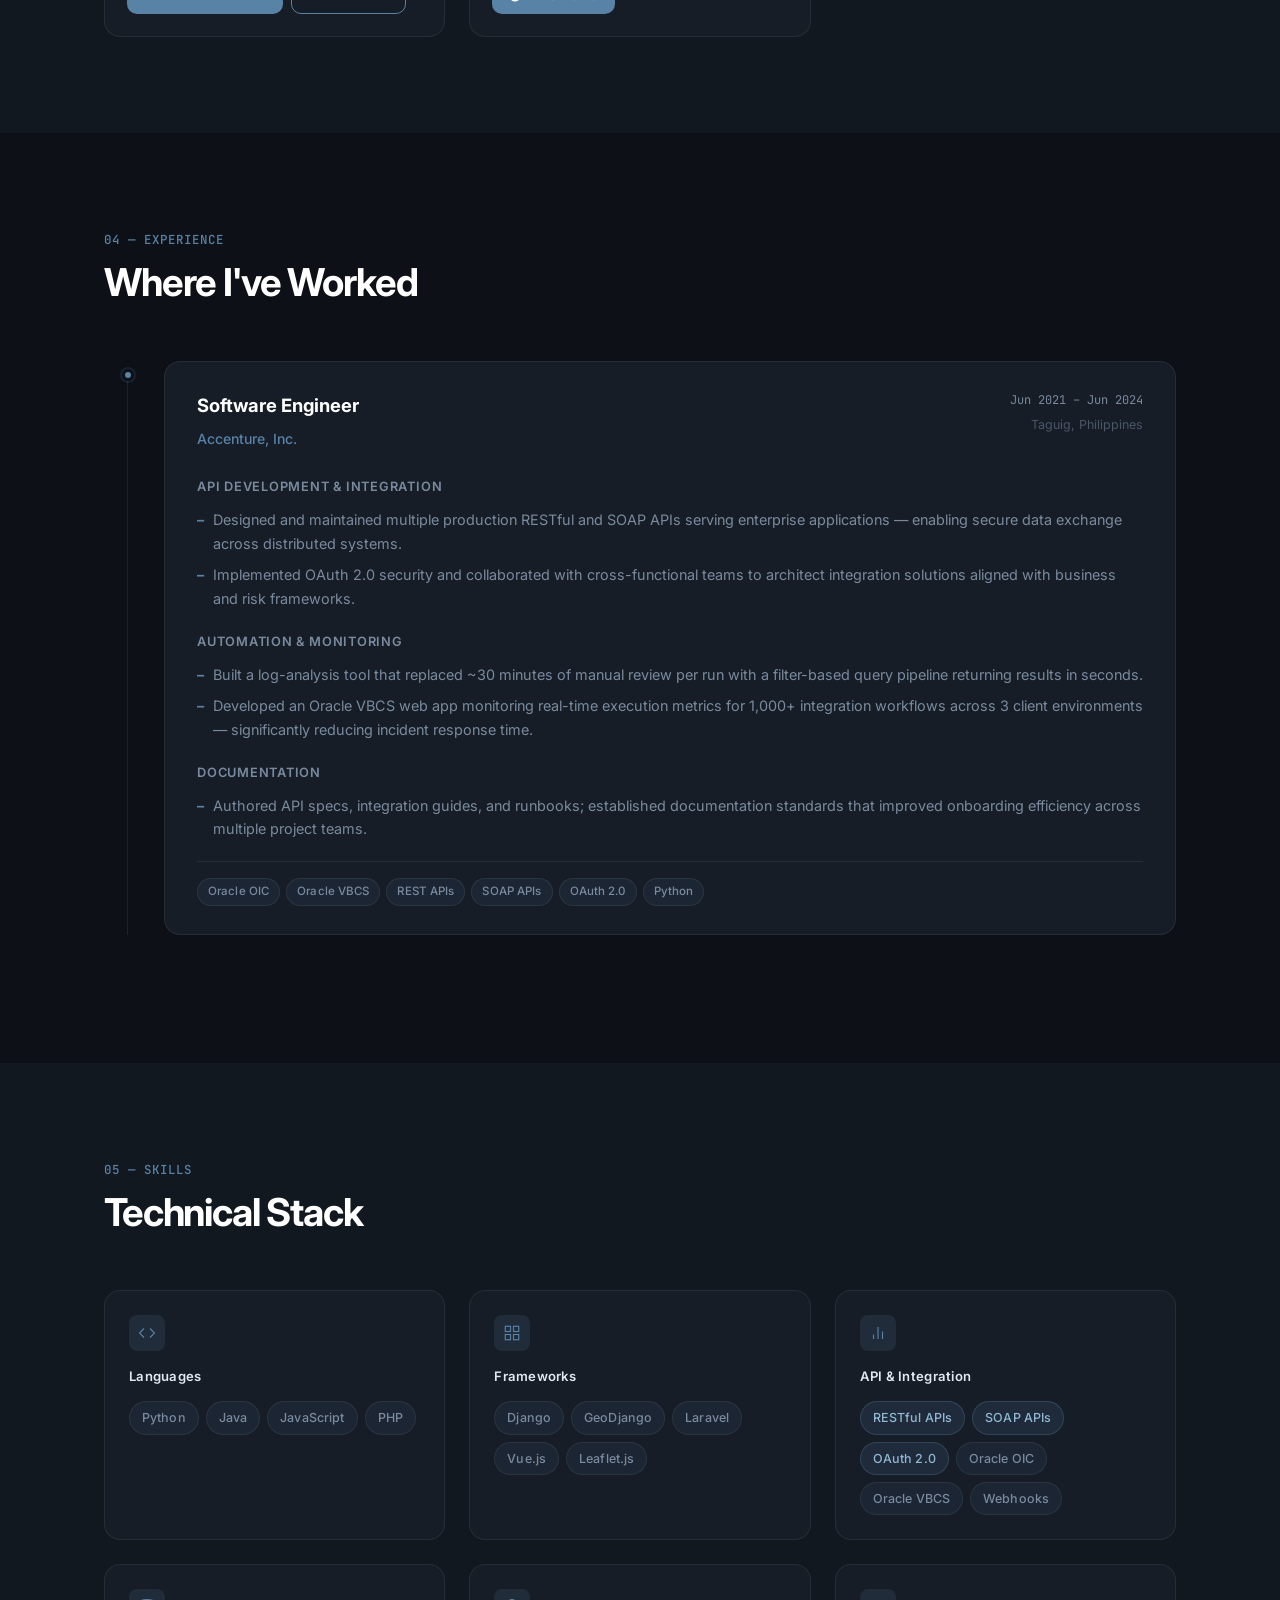
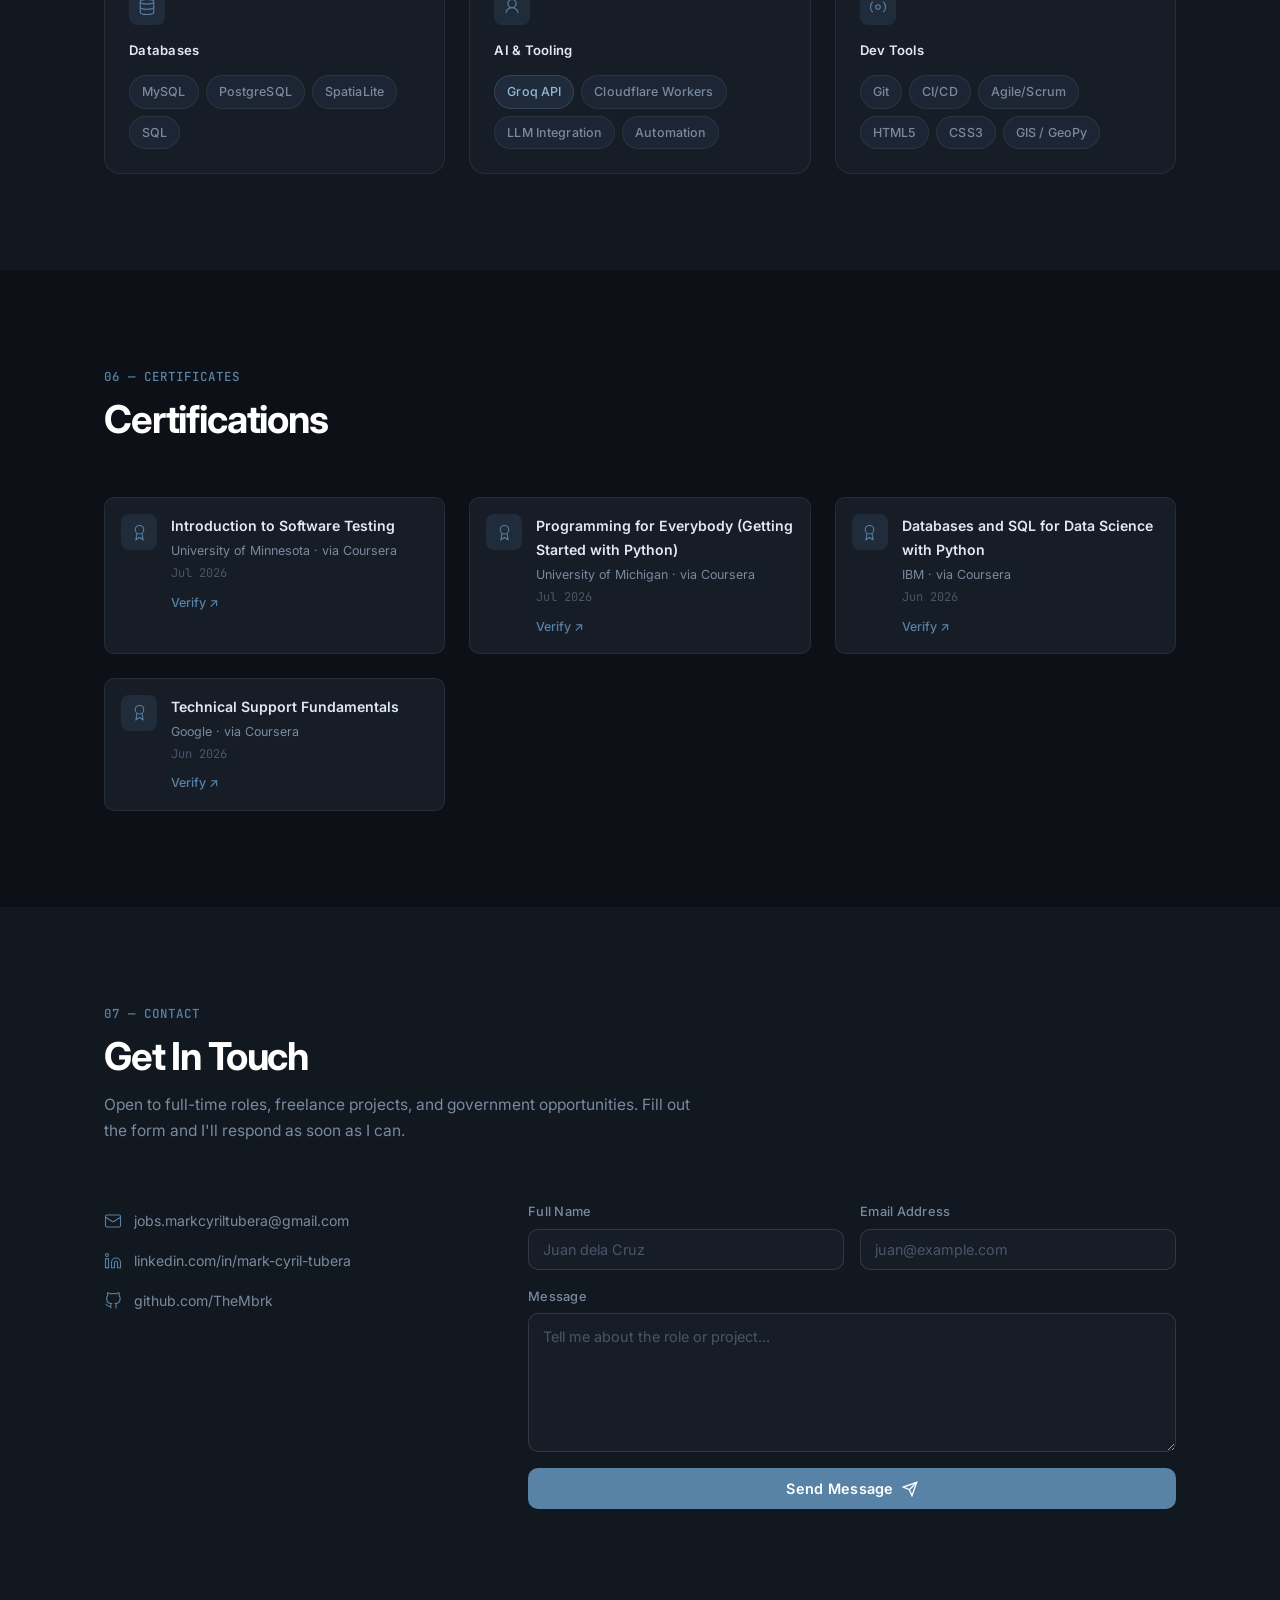
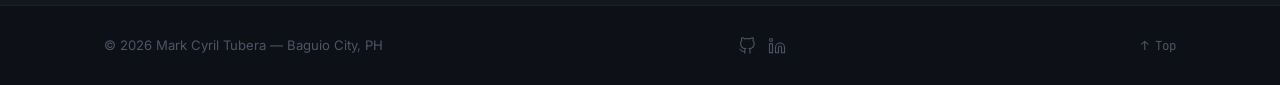
==== commit 34e20de5: "Use new watermark-free cropped hero image Replace hero WebP/JPEG with the user's cropped 2.27:1 imag" ====
--- a/index.html
+++ b/index.html
@@ -13,7 +13,7 @@
   <meta property="og:description" content="Software Engineer & API Integration Specialist. 3+ years at Accenture building production REST/SOAP APIs, GIS tools, and AI-powered apps." />
   <meta property="og:image" content="https://thembrk.github.io/assets/hero_section.jpg" />
   <meta property="og:image:width" content="1920" />
-  <meta property="og:image:height" content="1072" />
+  <meta property="og:image:height" content="848" />
   <meta name="twitter:card" content="summary_large_image" />
   <meta name="twitter:title" content="Mark Cyril Tubera | Software Engineer" />
   <meta name="twitter:description" content="Software Engineer & API Integration Specialist — APIs, GIS, and AI-powered tools." />
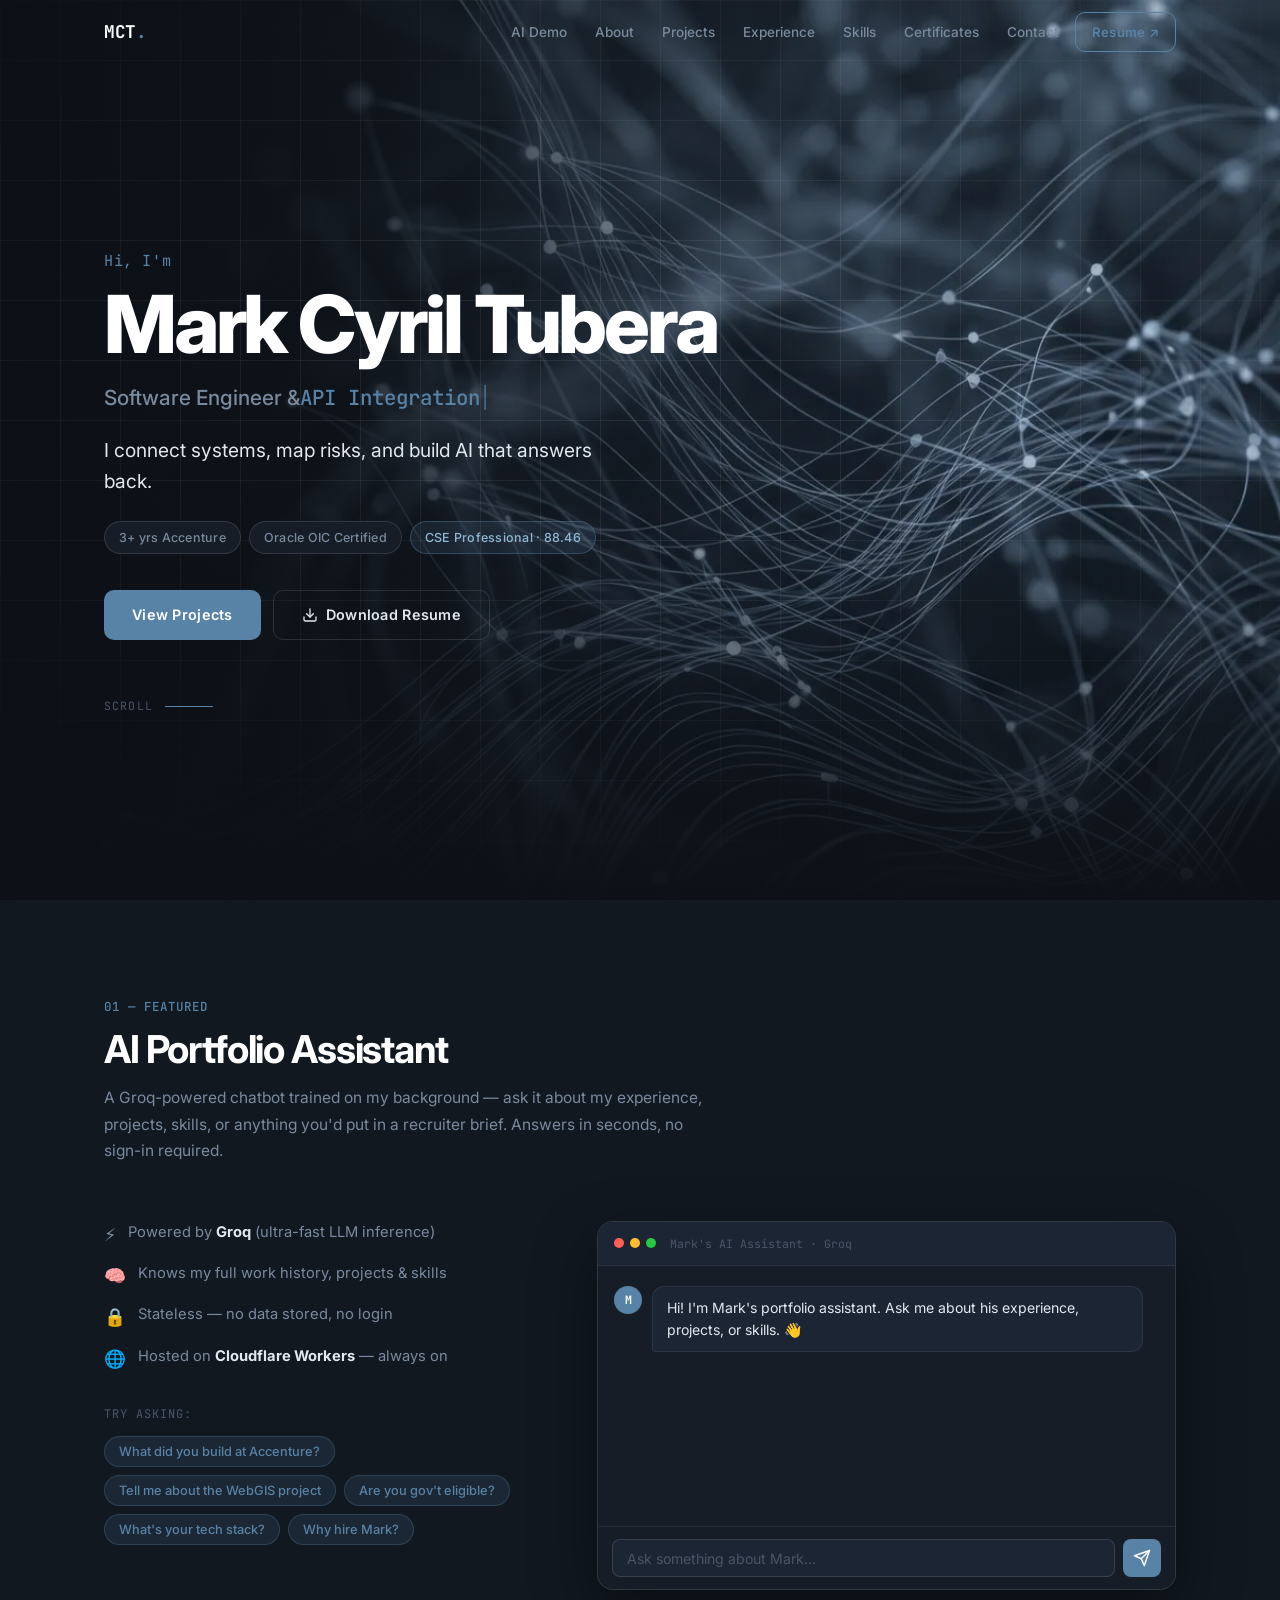
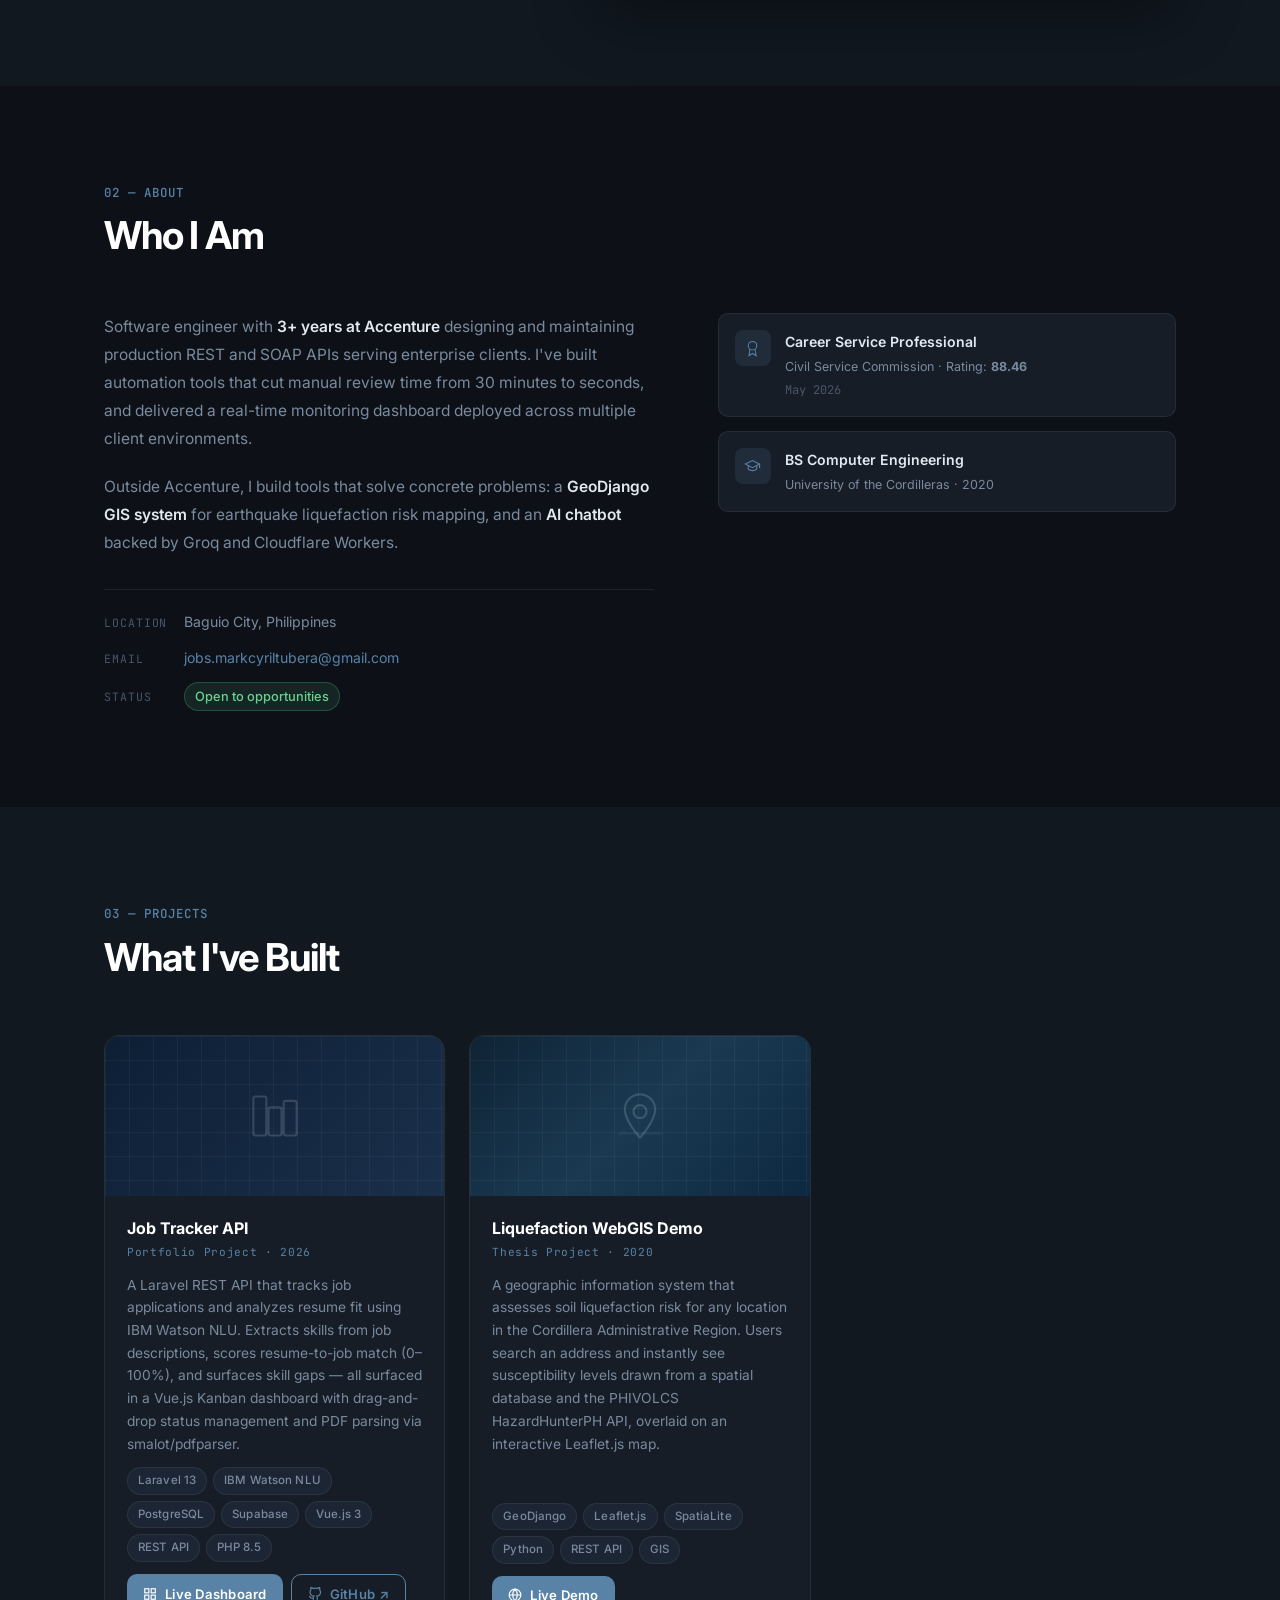
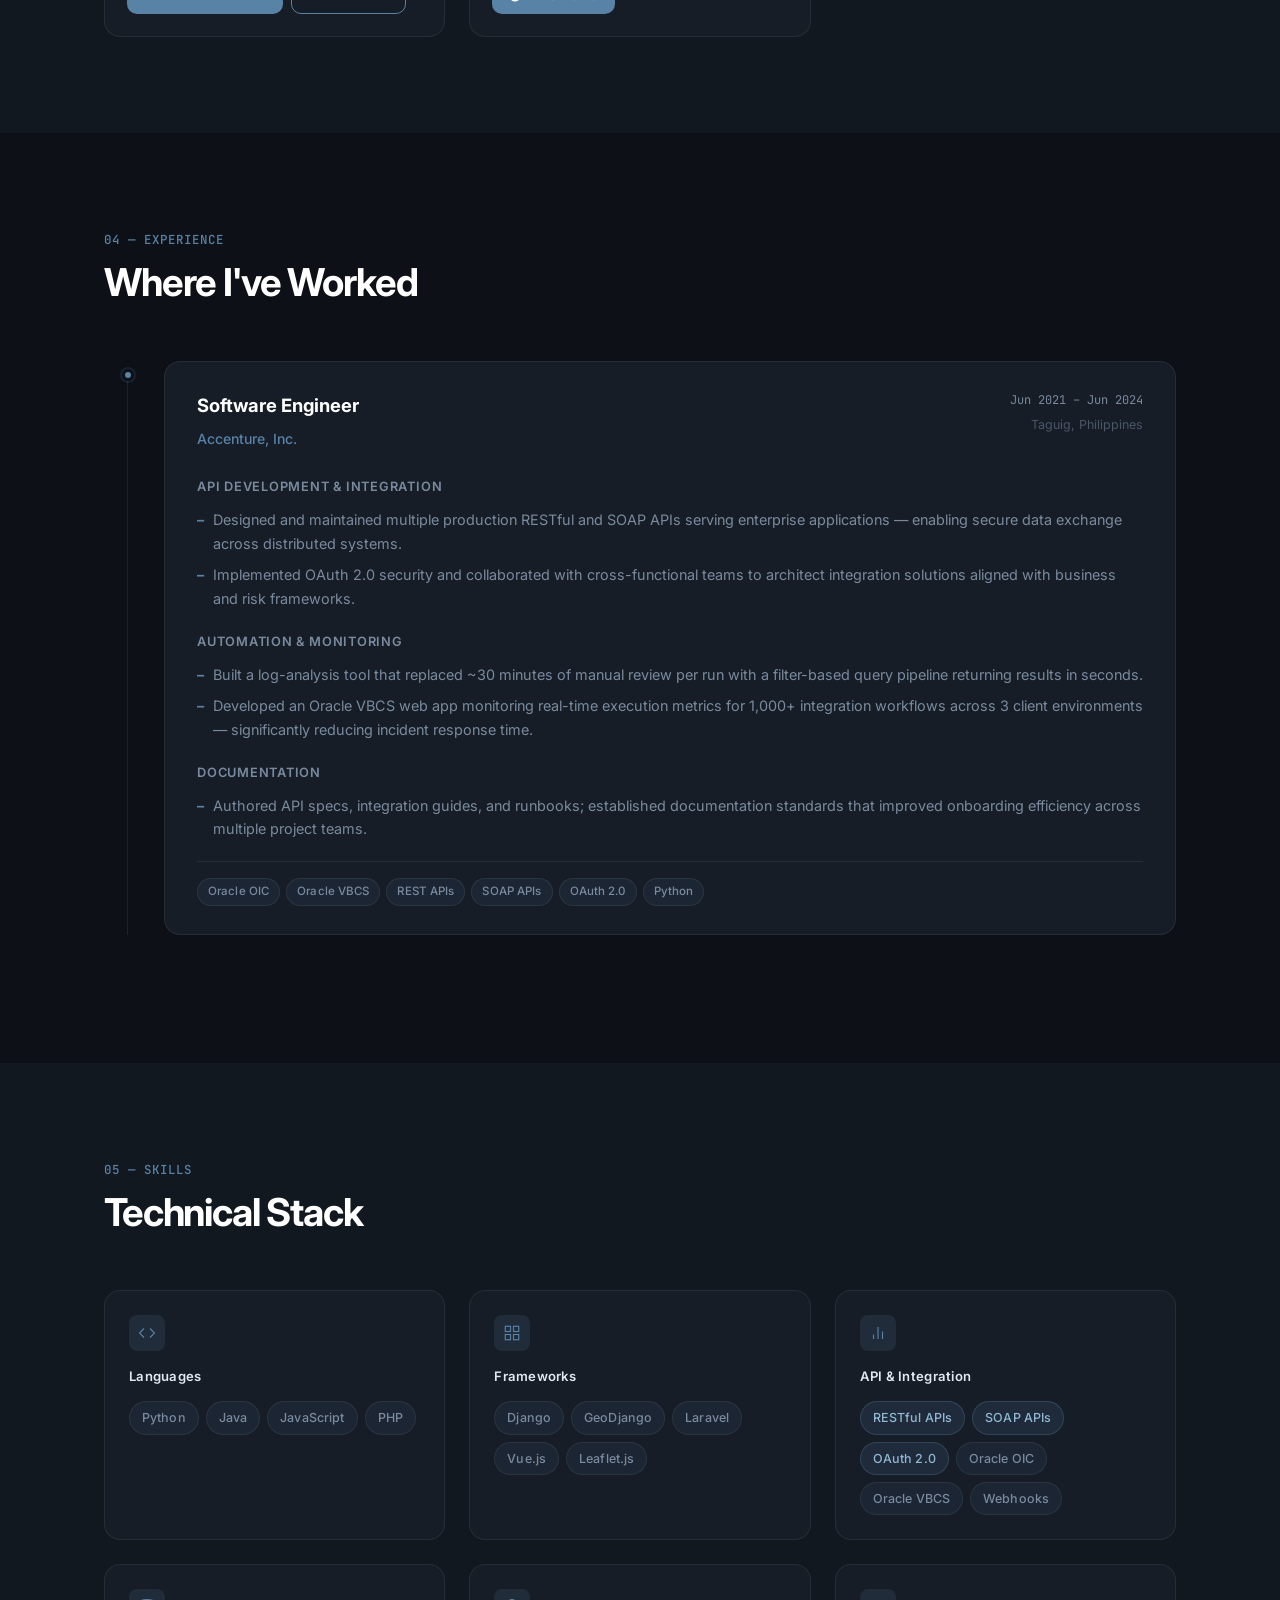
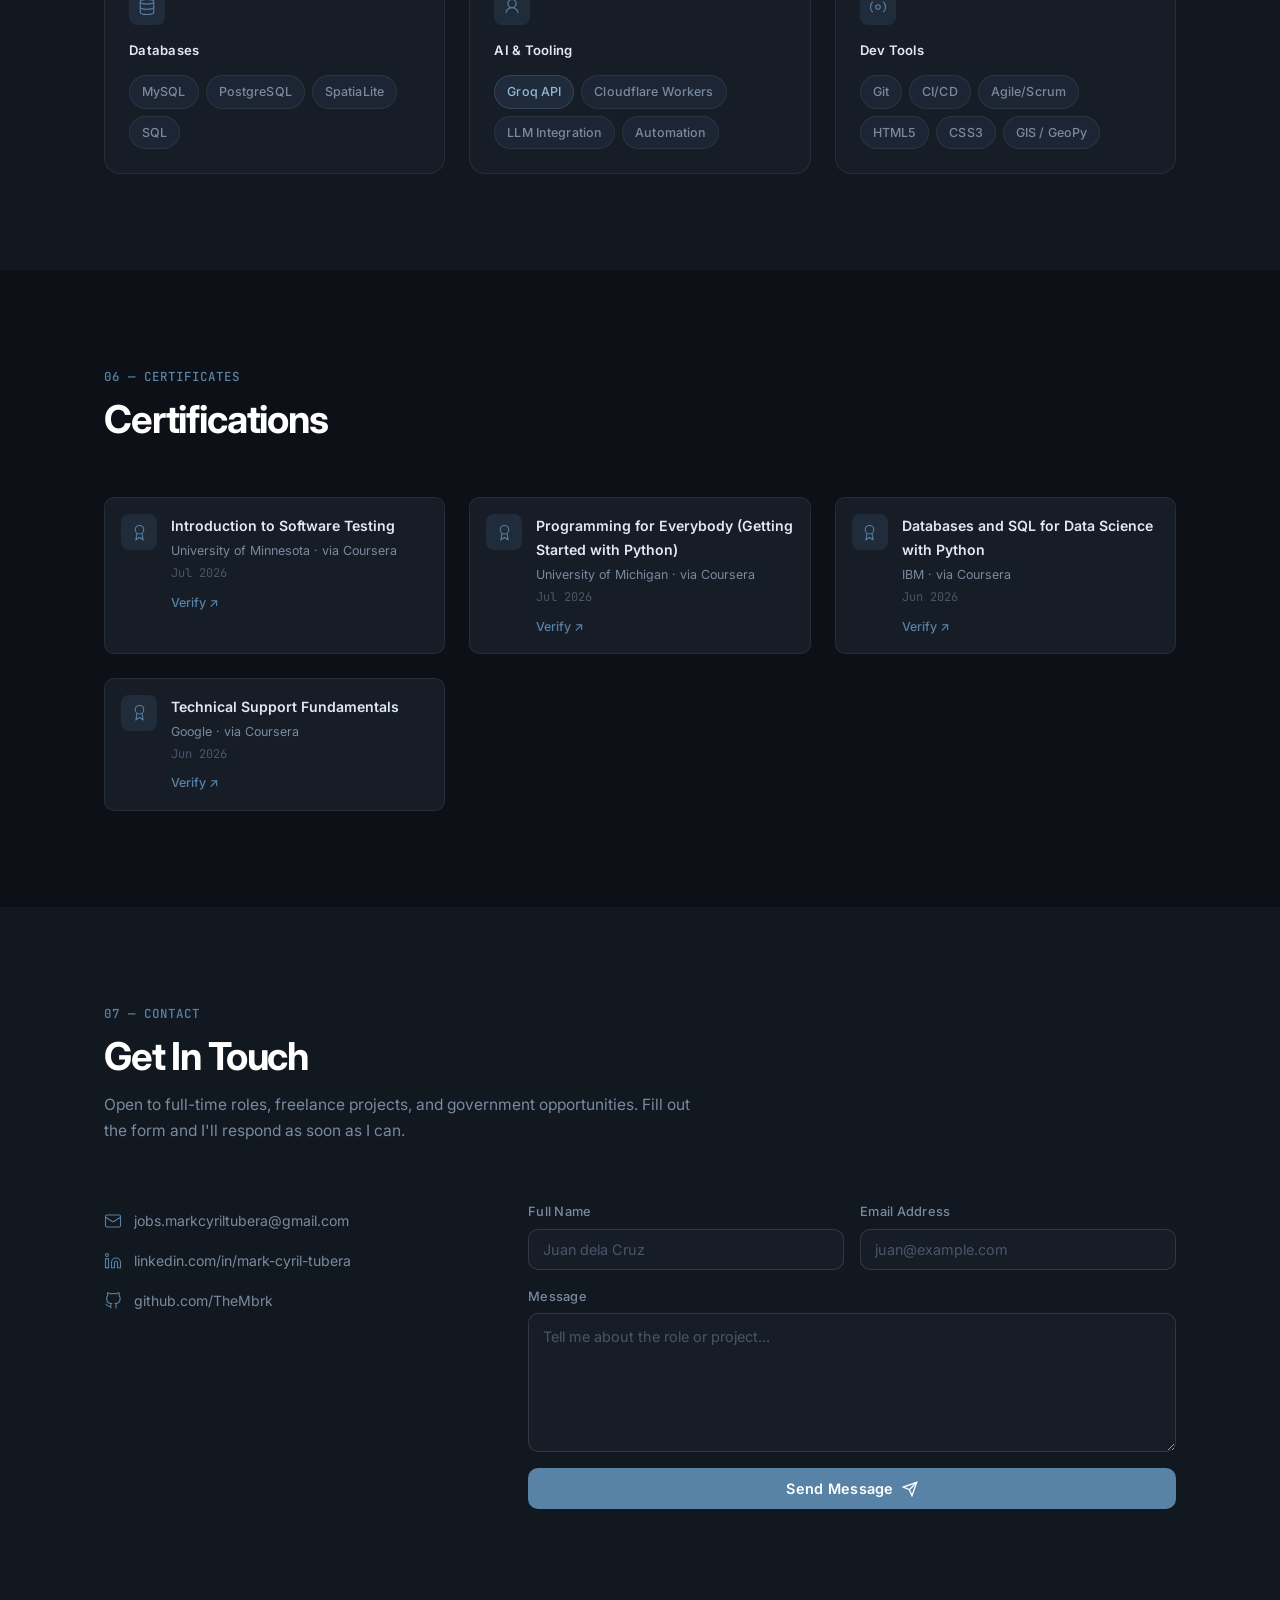
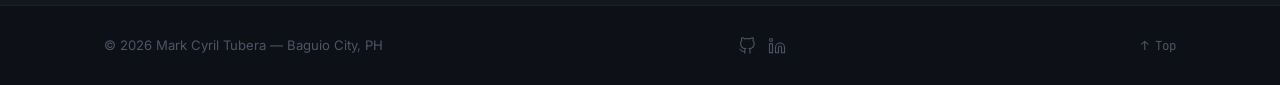
==== commit 682d4434: "Add cache-busting version query to resume download links Both resume links (nav + hero) now use ?v=2" ====
--- a/index.html
+++ b/index.html
@@ -46,7 +46,7 @@
         <li><a href="#certificates" class="nav__link">Certificates</a></li>
         <li><a href="#contact"      class="nav__link">Contact</a></li>
         <li>
-          <a href="assets/Resume_Tubera_Mark.pdf" class="btn btn--outline btn--sm" target="_blank" rel="noopener">
+          <a href="assets/Resume_Tubera_Mark.pdf?v=2026-07-06" class="btn btn--outline btn--sm" target="_blank" rel="noopener">
             Resume ↗
           </a>
         </li>
@@ -78,7 +78,7 @@
         </div>
         <div class="hero__cta fade-up">
           <a href="#projects" class="btn btn--primary">View Projects</a>
-          <a href="assets/Resume_Tubera_Mark.pdf" class="btn btn--ghost" target="_blank" rel="noopener">
+          <a href="assets/Resume_Tubera_Mark.pdf?v=2026-07-06" class="btn btn--ghost" target="_blank" rel="noopener">
             <svg xmlns="http://www.w3.org/2000/svg" width="16" height="16" viewBox="0 0 24 24" fill="none" stroke="currentColor" stroke-width="2" stroke-linecap="round" stroke-linejoin="round" aria-hidden="true"><path d="M21 15v4a2 2 0 0 1-2 2H5a2 2 0 0 1-2-2v-4"/><polyline points="7 10 12 15 17 10"/><line x1="12" y1="15" x2="12" y2="3"/></svg>
             Download Resume
           </a>
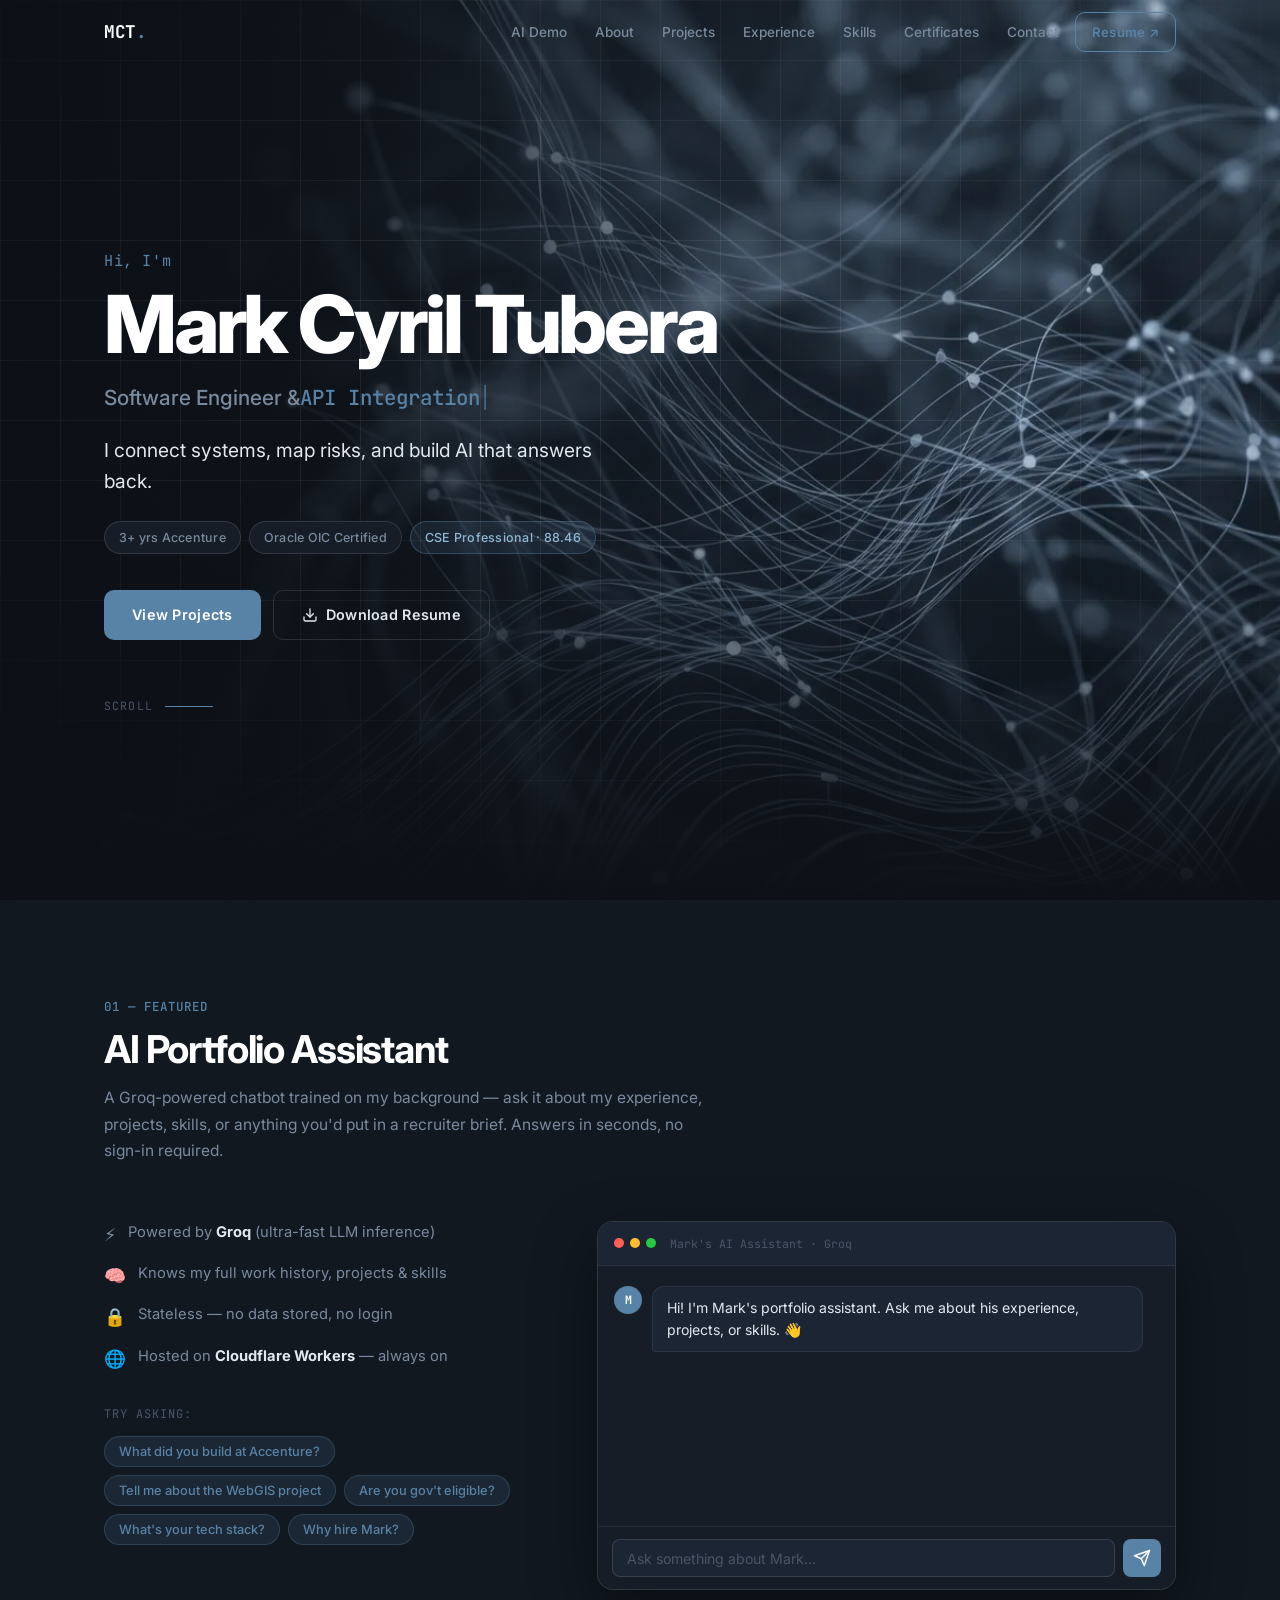
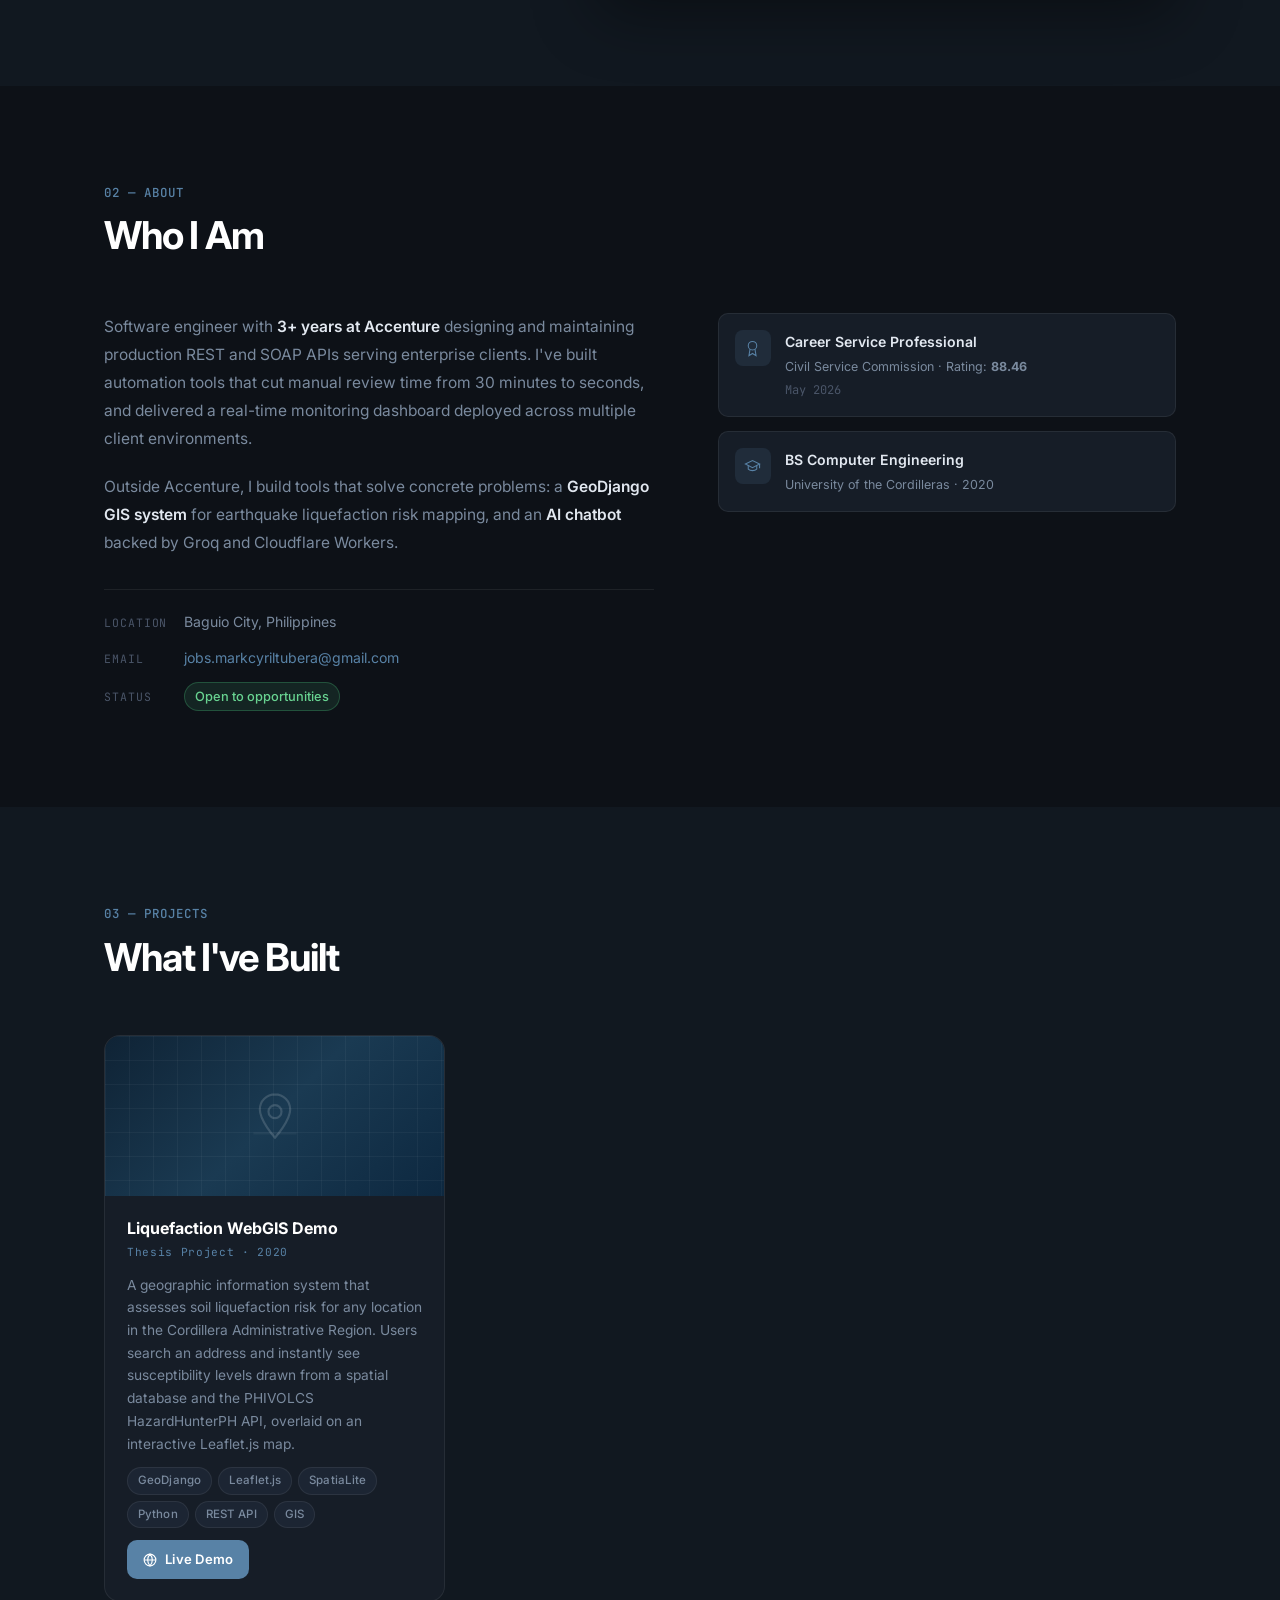
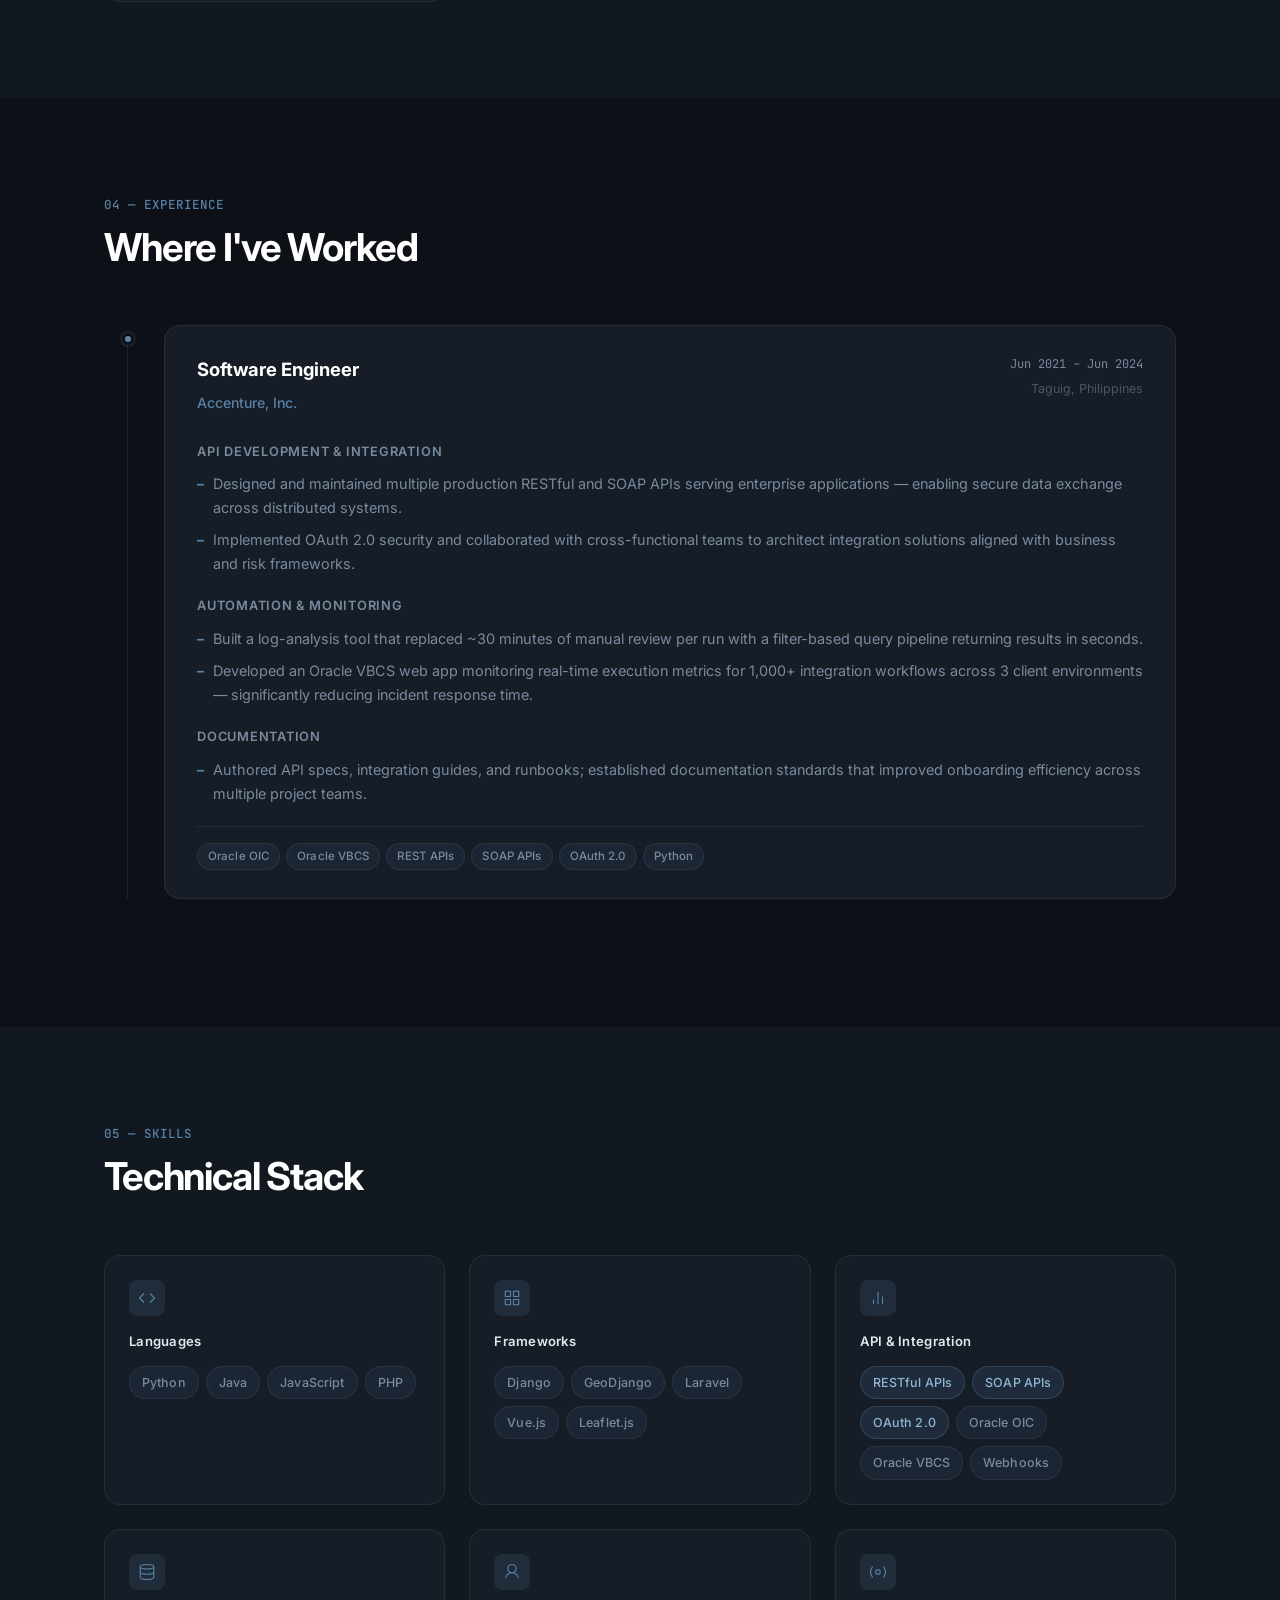
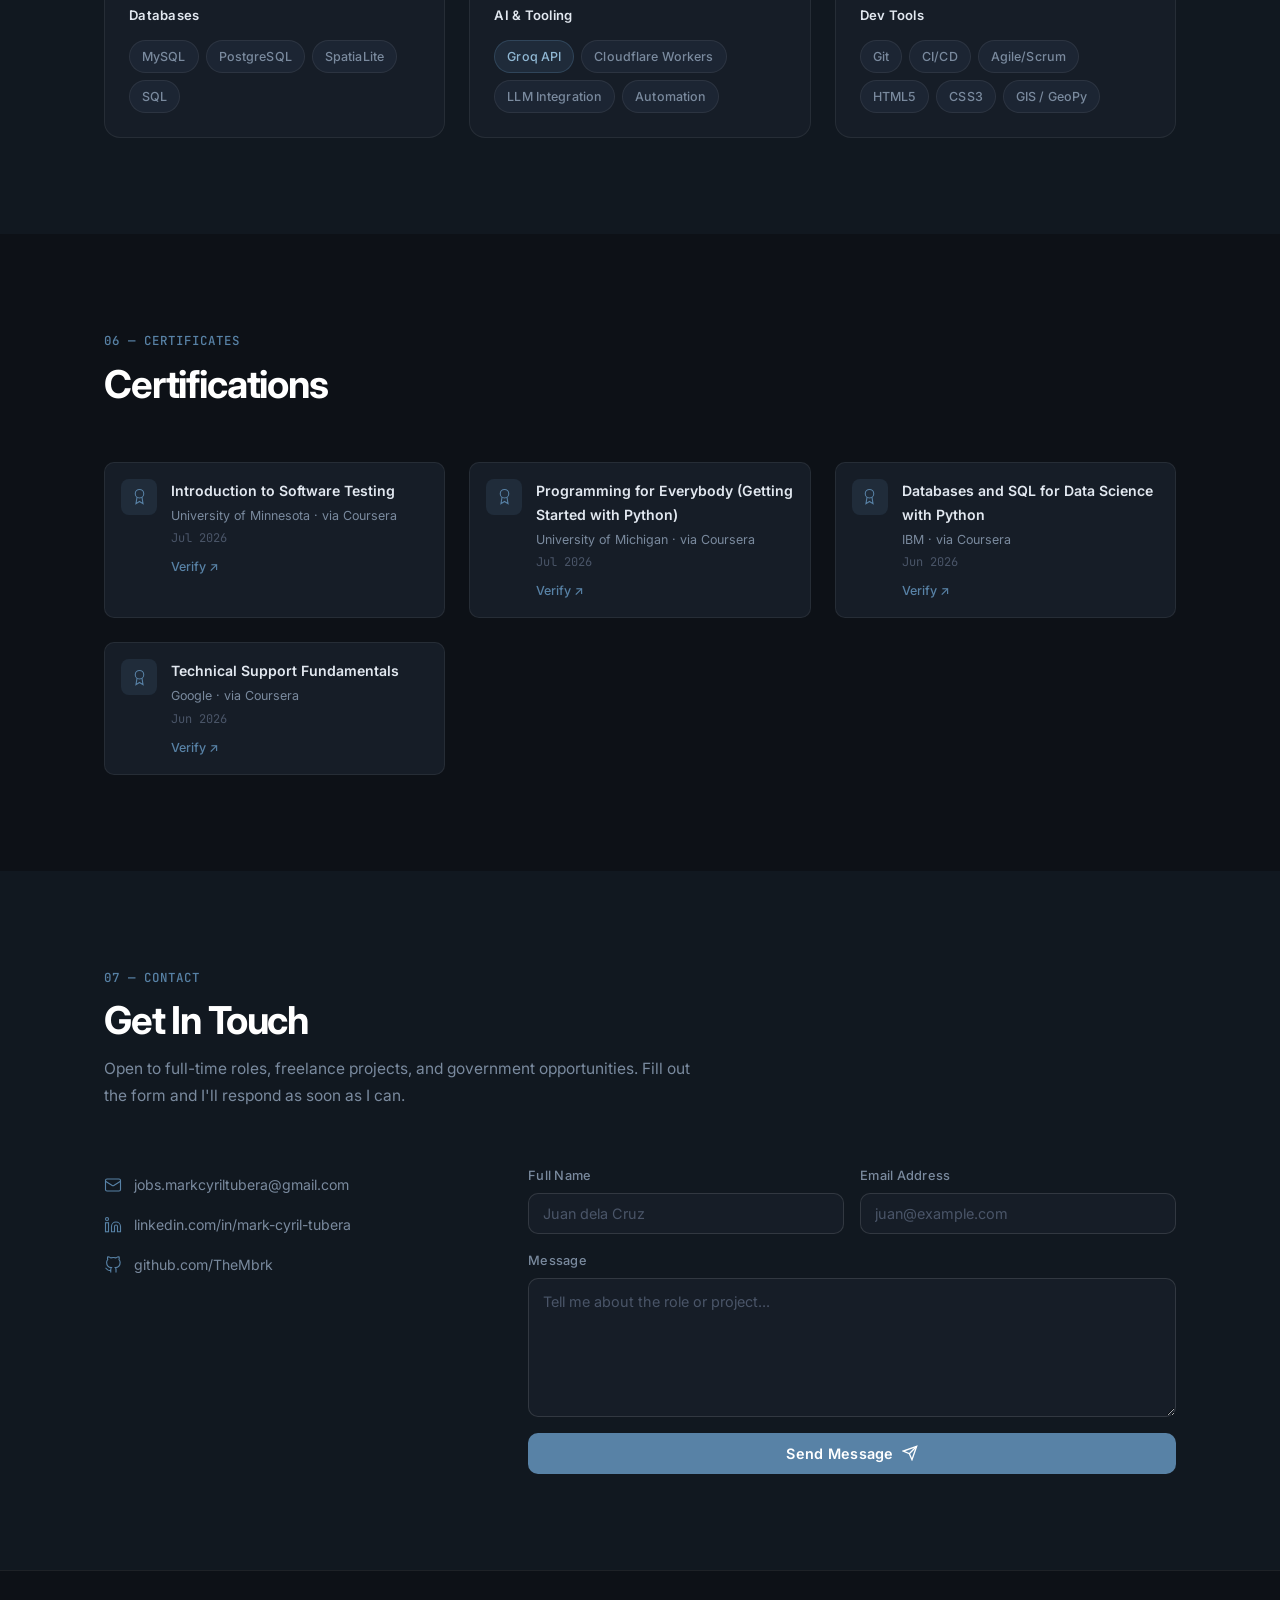
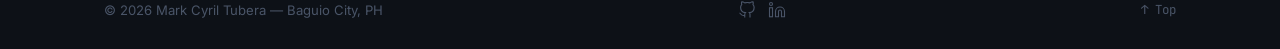
==== commit 83cec3e9: "Remove Job Tracker project (live demo offline) The Job Tracker API dashboard depended on an IBM Wats" ====
--- a/index.html
+++ b/index.html
@@ -243,47 +243,7 @@
         </div>
         <div class="projects__grid">
 
-          <!-- Project 1: Job Tracker API -->
-          <article class="proj-card reveal">
-            <div class="proj-card__img">
-              <div class="proj-card__img-bg" style="background:linear-gradient(135deg,#0d1f35 0%,#1a2f4a 100%)">
-                <svg class="proj-card__img-icon" xmlns="http://www.w3.org/2000/svg" viewBox="0 0 24 24" fill="none" stroke="currentColor" stroke-width="1"><rect x="2" y="3" width="6" height="18" rx="1"/><rect x="9" y="8" width="6" height="13" rx="1"/><rect x="16" y="5" width="6" height="16" rx="1"/></svg>
-              </div>
-            </div>
-            <div class="proj-card__body">
-              <div class="proj-card__header">
-                <h3 class="proj-card__title">Job Tracker API</h3>
-                <span class="proj-card__type">Portfolio Project · 2026</span>
-              </div>
-              <p class="proj-card__desc">
-                A Laravel REST API that tracks job applications and analyzes resume fit using
-                IBM Watson NLU. Extracts skills from job descriptions, scores resume-to-job match (0–100%),
-                and surfaces skill gaps — all surfaced in a Vue.js Kanban dashboard with drag-and-drop
-                status management and PDF parsing via smalot/pdfparser.
-              </p>
-              <div class="proj-card__tags">
-                <span class="tag tag--sm">Laravel 13</span>
-                <span class="tag tag--sm">IBM Watson NLU</span>
-                <span class="tag tag--sm">PostgreSQL</span>
-                <span class="tag tag--sm">Supabase</span>
-                <span class="tag tag--sm">Vue.js 3</span>
-                <span class="tag tag--sm">REST API</span>
-                <span class="tag tag--sm">PHP 8.5</span>
-              </div>
-              <div class="proj-card__links">
-                <a href="dashboard.html" class="btn btn--primary btn--sm" target="_blank" rel="noopener">
-                  <svg xmlns="http://www.w3.org/2000/svg" width="14" height="14" viewBox="0 0 24 24" fill="none" stroke="currentColor" stroke-width="2"><rect x="3" y="3" width="7" height="7"/><rect x="14" y="3" width="7" height="7"/><rect x="3" y="14" width="7" height="7"/><rect x="14" y="14" width="7" height="7"/></svg>
-                  Live Dashboard
-                </a>
-                <a href="https://github.com/thembrk/job-tracker-api" class="btn btn--outline btn--sm" target="_blank" rel="noopener">
-                  <svg xmlns="http://www.w3.org/2000/svg" width="14" height="14" viewBox="0 0 24 24" fill="none" stroke="currentColor" stroke-width="2"><path d="M9 19c-5 1.5-5-2.5-7-3m14 6v-3.87a3.37 3.37 0 0 0-.94-2.61c3.14-.35 6.44-1.54 6.44-7A5.44 5.44 0 0 0 20 4.77 5.07 5.07 0 0 0 19.91 1S18.73.65 16 2.48a13.38 13.38 0 0 0-7 0C6.27.65 5.09 1 5.09 1A5.07 5.07 0 0 0 5 4.77a5.44 5.44 0 0 0-1.5 3.78c0 5.42 3.3 6.61 6.44 7A3.37 3.37 0 0 0 9 18.13V22"/></svg>
-                  GitHub ↗
-                </a>
-              </div>
-            </div>
-          </article>
-
-          <!-- Project 2: Liquefaction WebGIS -->
+          <!-- Project: Liquefaction WebGIS -->
           <article class="proj-card reveal">
             <div class="proj-card__img">
               <div class="proj-card__img-bg proj-card__img-bg--geo">
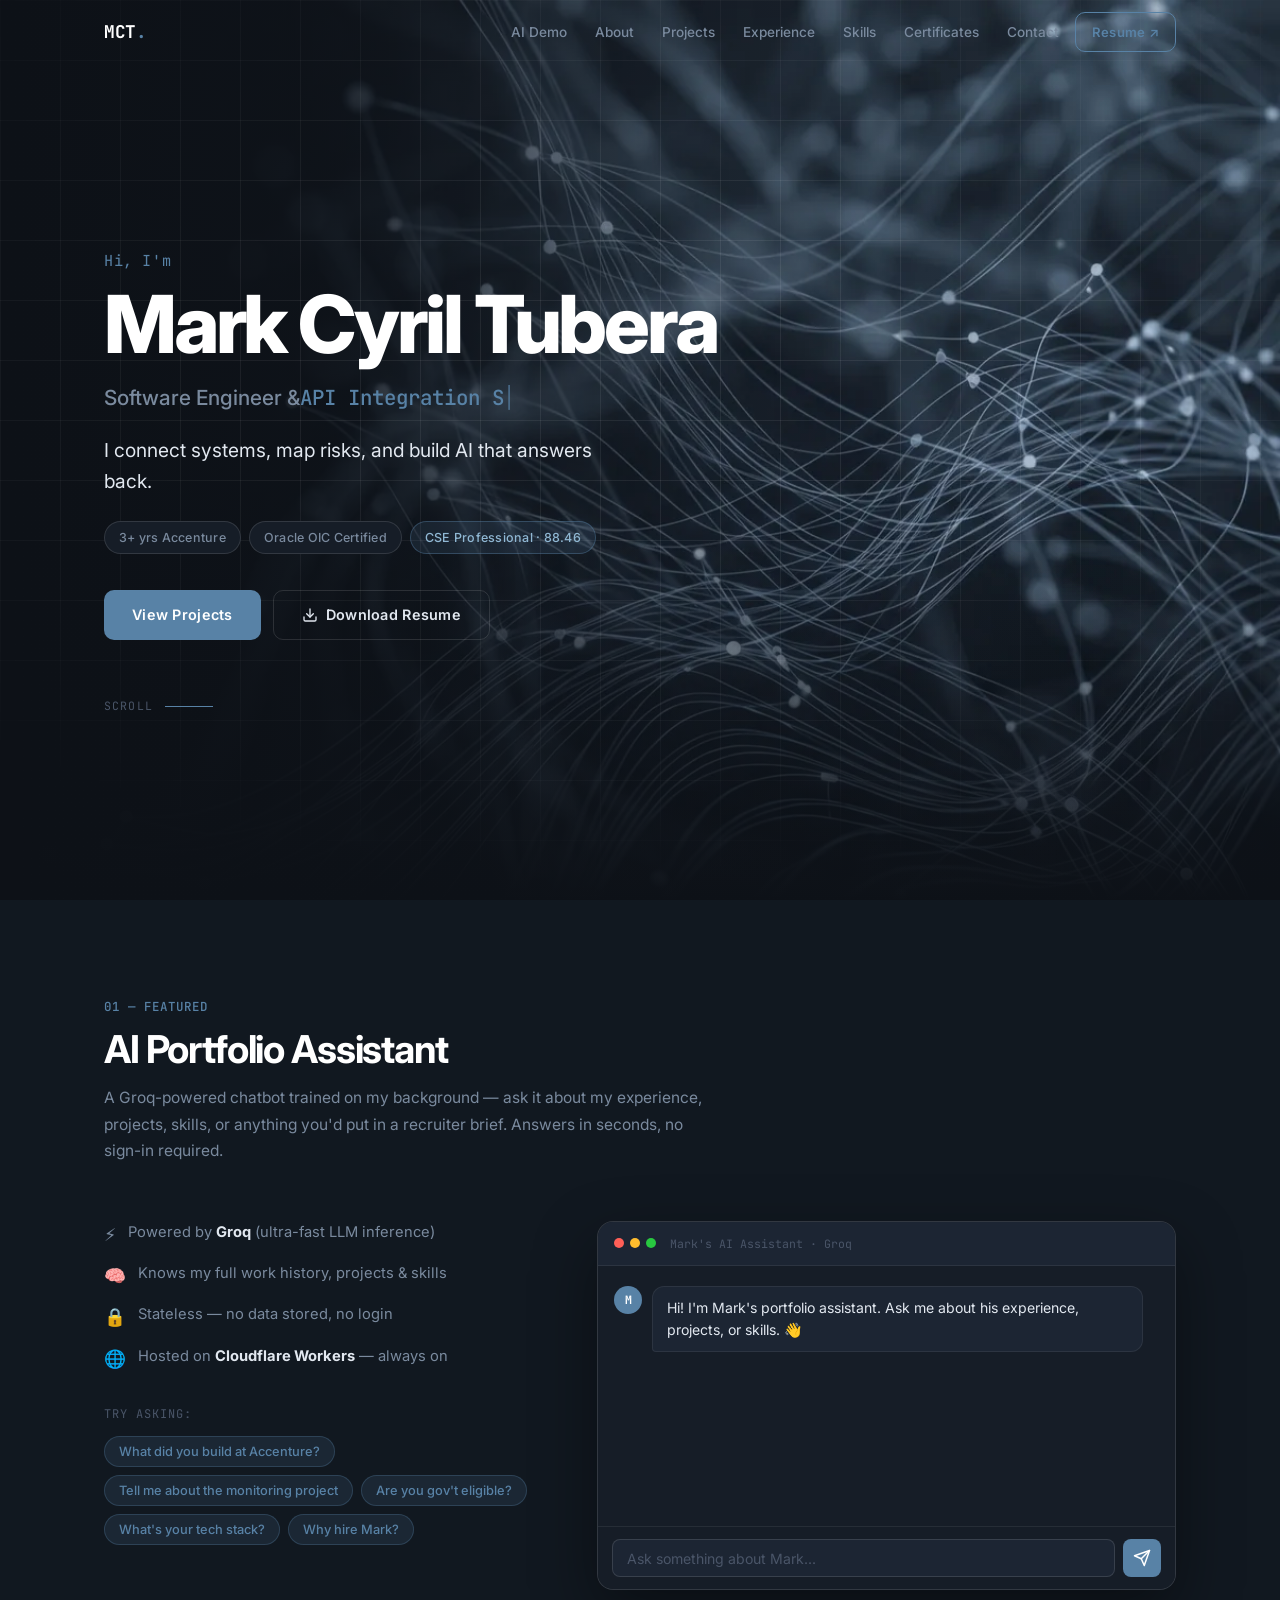
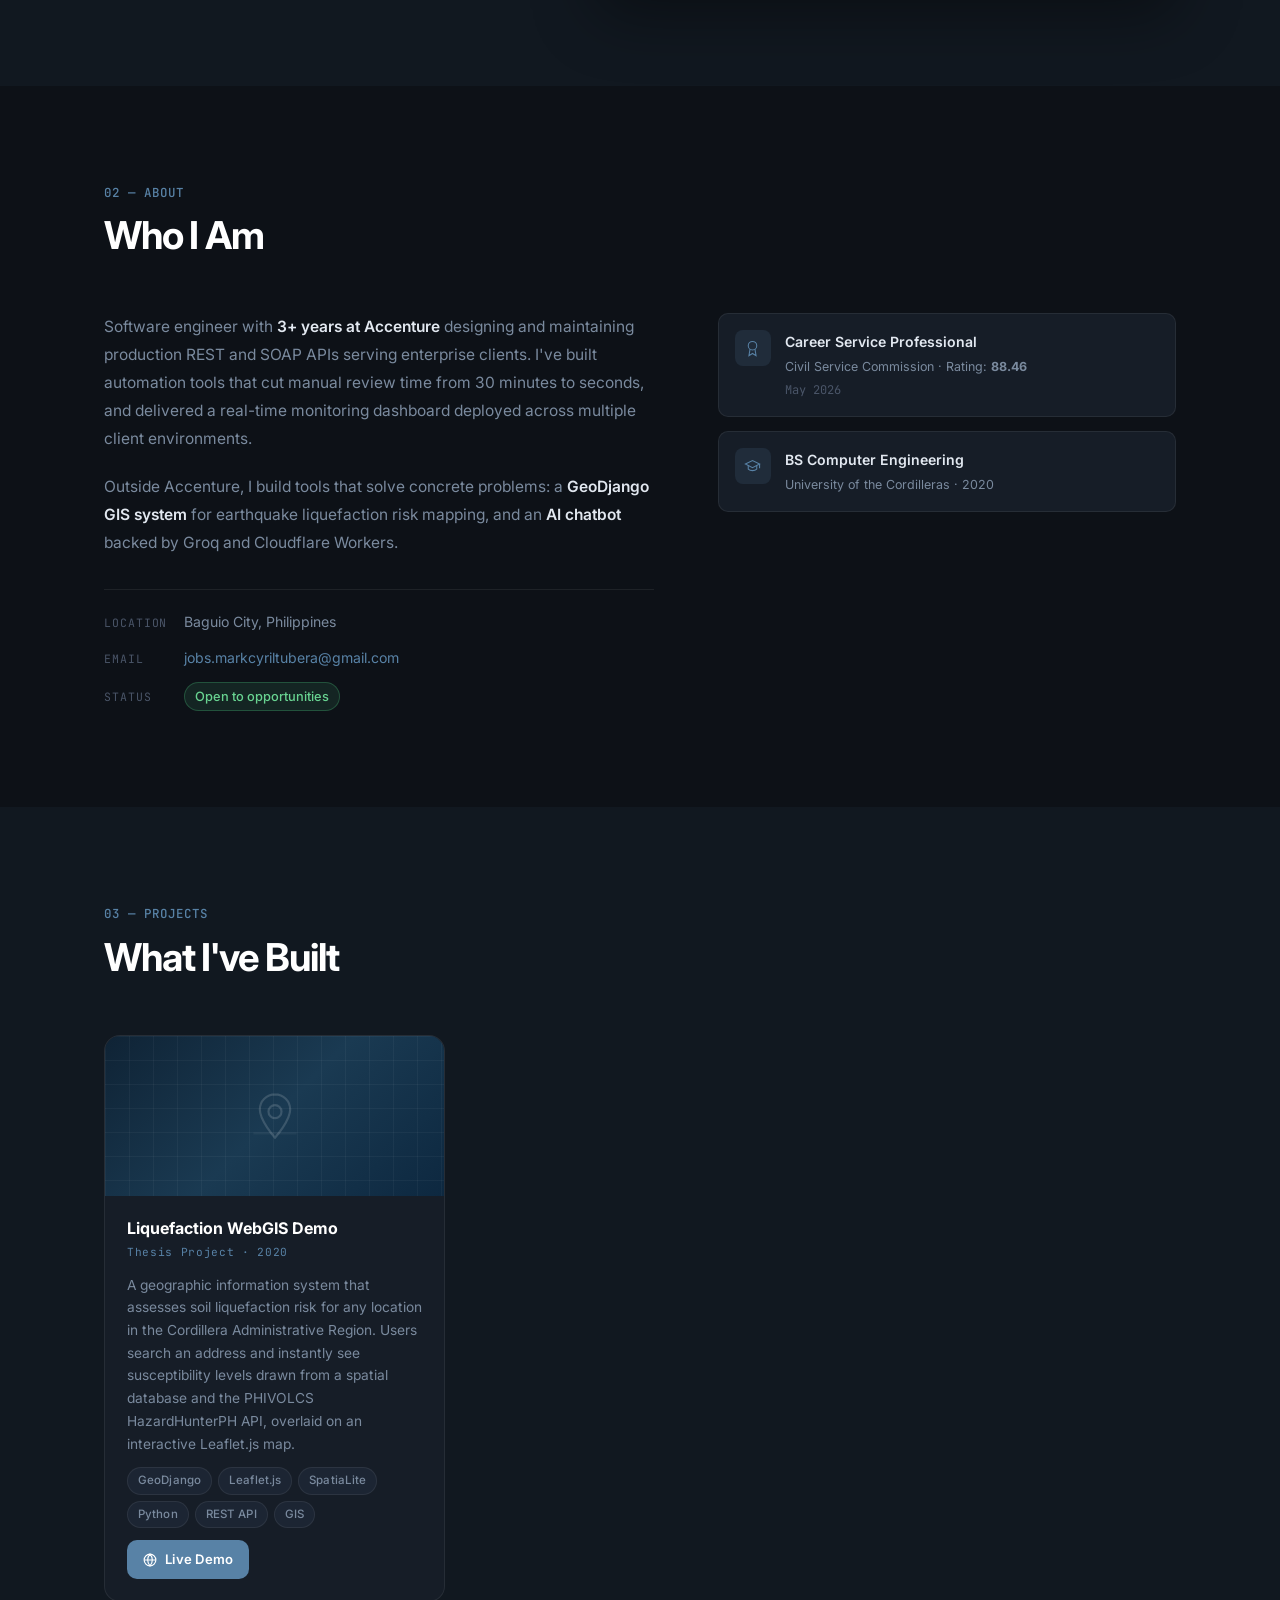
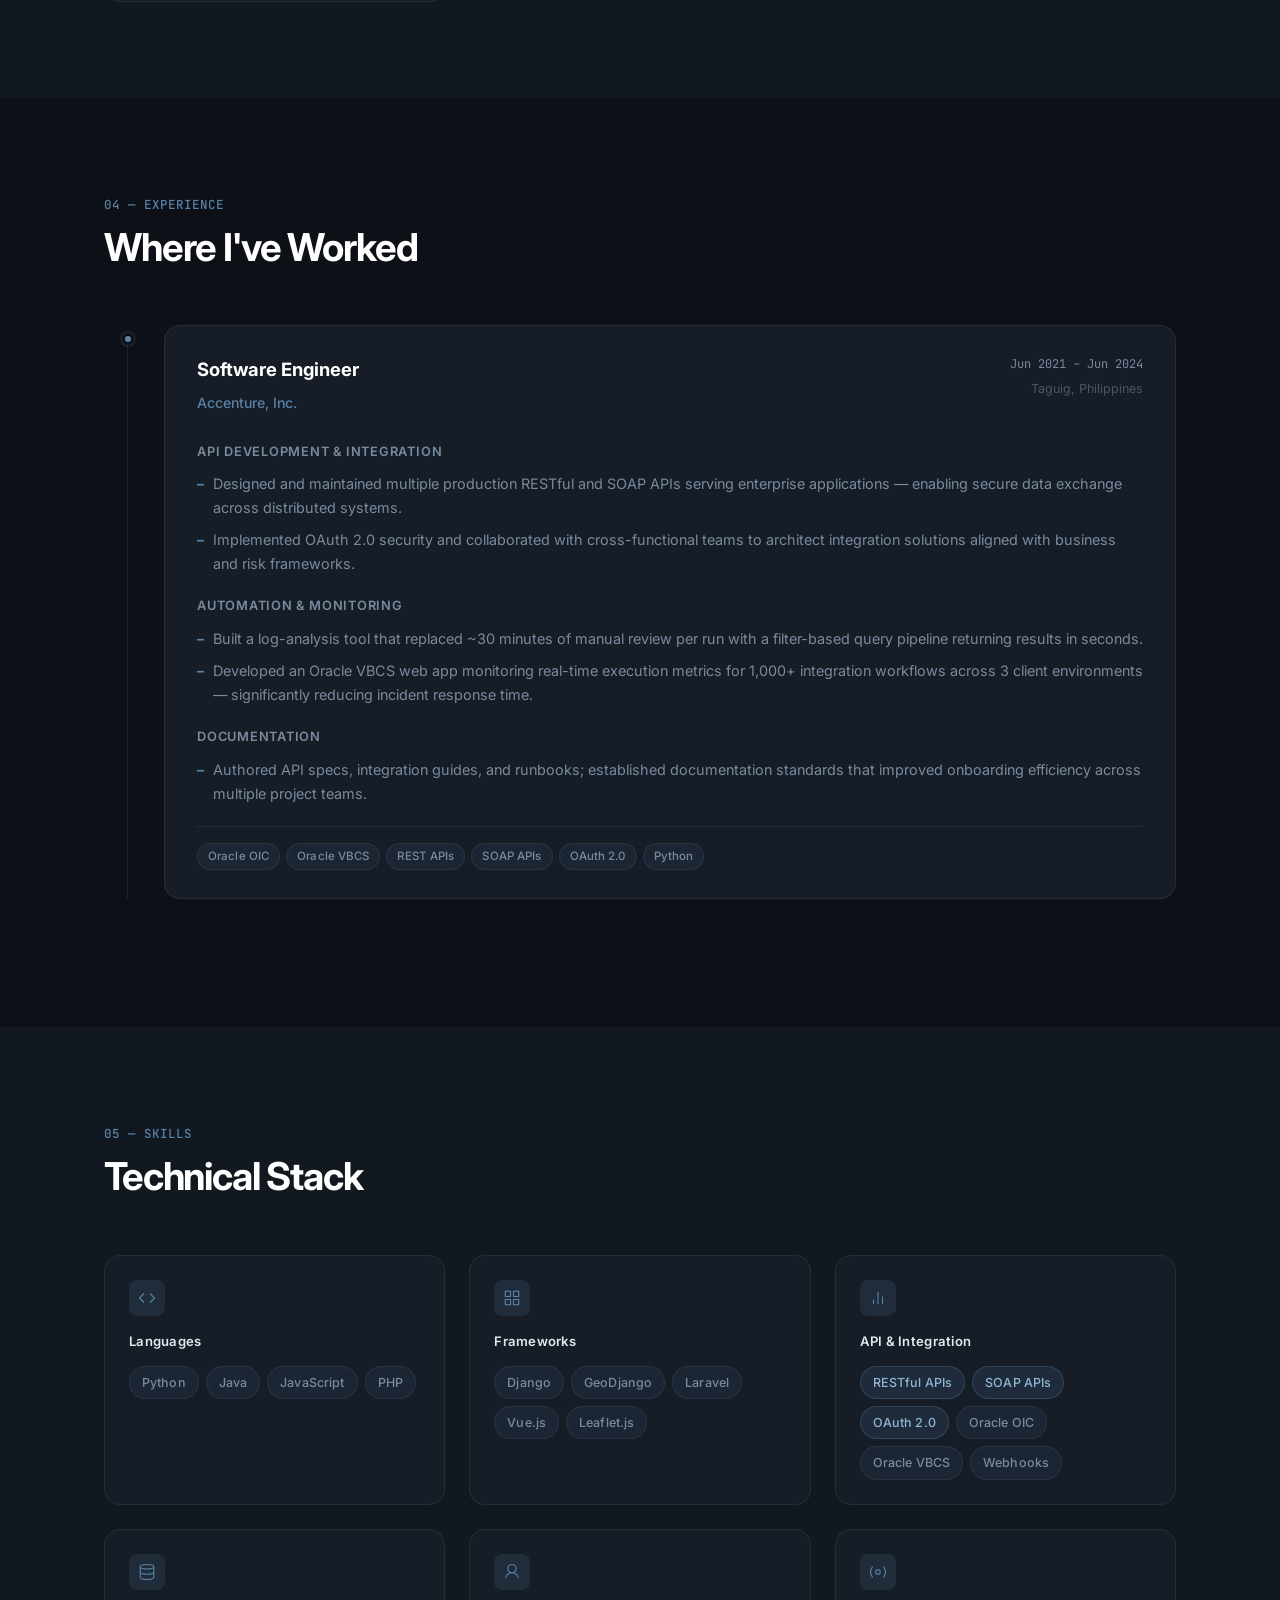
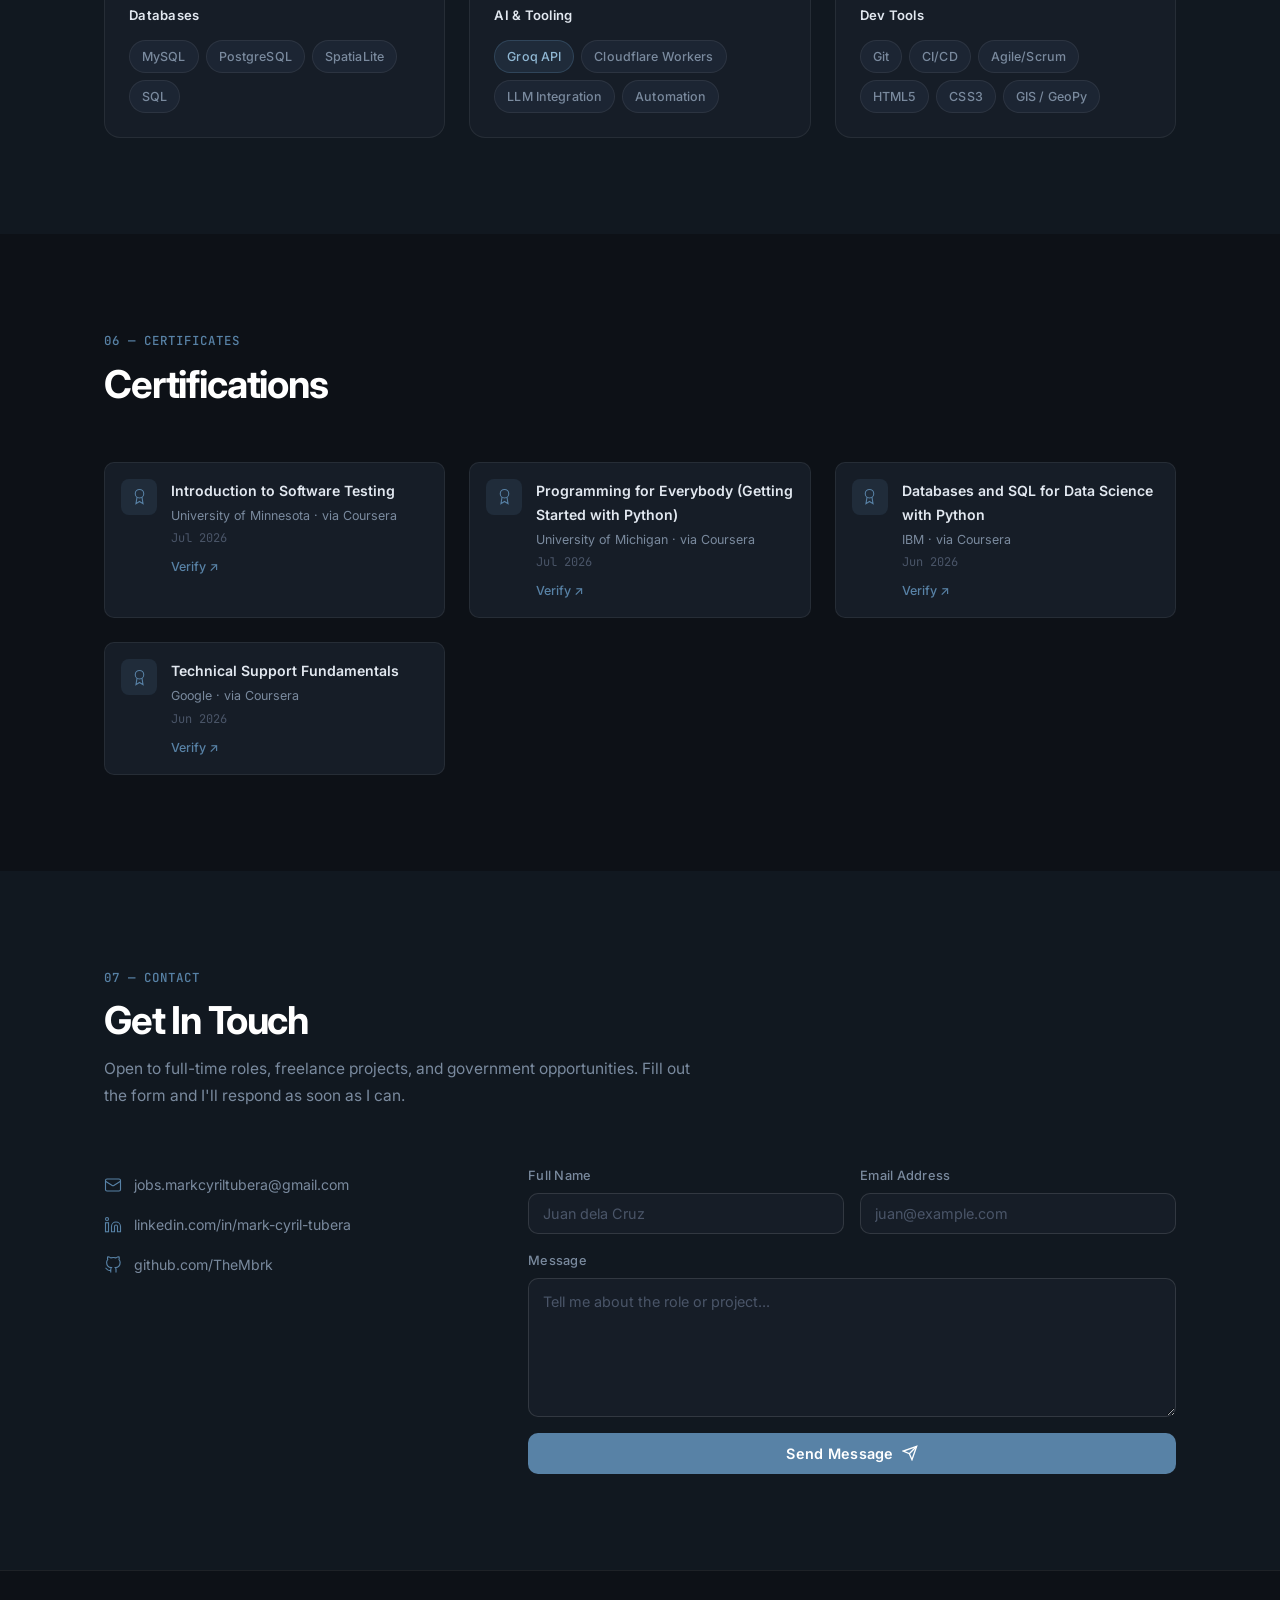
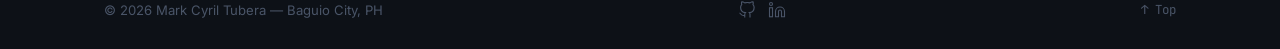
==== commit ea53a174: "Swap chatbot sample question WebGIS -> monitoring project The assistant's knowledge base (in the Clo" ====
--- a/index.html
+++ b/index.html
@@ -128,7 +128,7 @@
             <p class="demo-intro__label">Try asking:</p>
             <div class="sample-qs" id="sample-qs">
               <button class="sample-q" data-q="What did you build at Accenture?">What did you build at Accenture?</button>
-              <button class="sample-q" data-q="Tell me about the Liquefaction WebGIS project.">Tell me about the WebGIS project</button>
+              <button class="sample-q" data-q="Tell me about the monitoring dashboard Mark built">Tell me about the monitoring project</button>
               <button class="sample-q" data-q="Are you eligible for government positions?">Are you gov't eligible?</button>
               <button class="sample-q" data-q="What is your tech stack?">What's your tech stack?</button>
               <button class="sample-q" data-q="Why should I hire Mark?">Why hire Mark?</button>
--- a/css/style.css
+++ b/css/style.css
@@ -546,6 +546,52 @@
   font-style: italic;
 }
 
+/* ── Rendered markdown inside bot bubbles ── */
+.demo-msg__bubble p { margin: 0 0 8px; }
+.demo-msg__bubble p:last-child { margin-bottom: 0; }
+.demo-msg__bubble .chat-h {
+  display: block;
+  margin: 4px 0 6px;
+  font-size: 0.9rem;
+  color: var(--clr-text);
+}
+.demo-msg__bubble .chat-list {
+  margin: 4px 0 8px;
+  padding-left: 18px;
+}
+.demo-msg__bubble .chat-list li { margin-bottom: 3px; }
+.demo-msg__bubble code {
+  font-family: var(--font-mono);
+  font-size: 0.82em;
+  background: var(--clr-surface);
+  border: 1px solid var(--clr-border);
+  border-radius: 4px;
+  padding: 1px 5px;
+}
+.demo-msg__bubble .chat-table-wrap {
+  overflow-x: auto;
+  margin: 6px 0 8px;
+  -webkit-overflow-scrolling: touch;
+}
+.demo-msg__bubble .chat-table {
+  border-collapse: collapse;
+  width: 100%;
+  font-size: 0.8rem;
+  line-height: 1.4;
+}
+.demo-msg__bubble .chat-table th,
+.demo-msg__bubble .chat-table td {
+  border: 1px solid var(--clr-border);
+  padding: 5px 8px;
+  text-align: left;
+  vertical-align: top;
+}
+.demo-msg__bubble .chat-table th {
+  background: var(--clr-surface);
+  font-weight: 700;
+  white-space: nowrap;
+}
+
 .demo-input-area {
   display: flex;
   gap: 8px;
